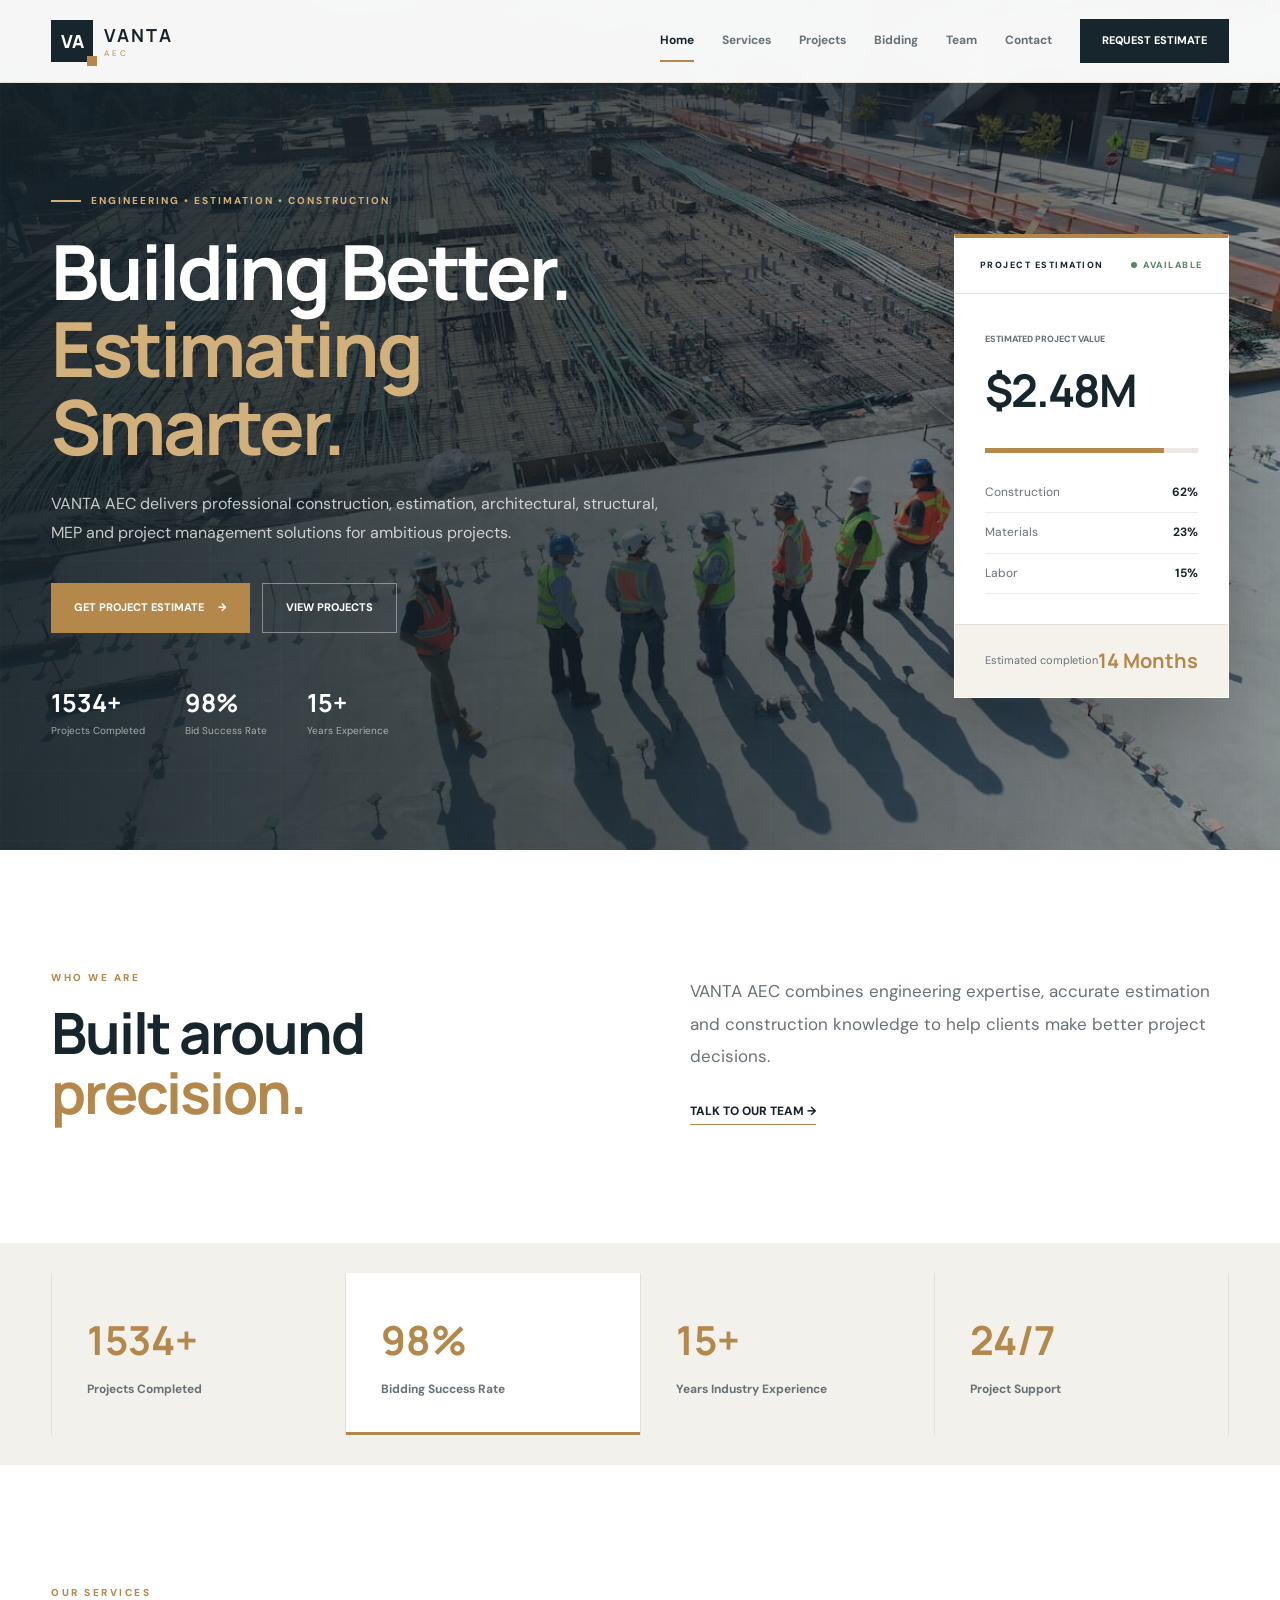
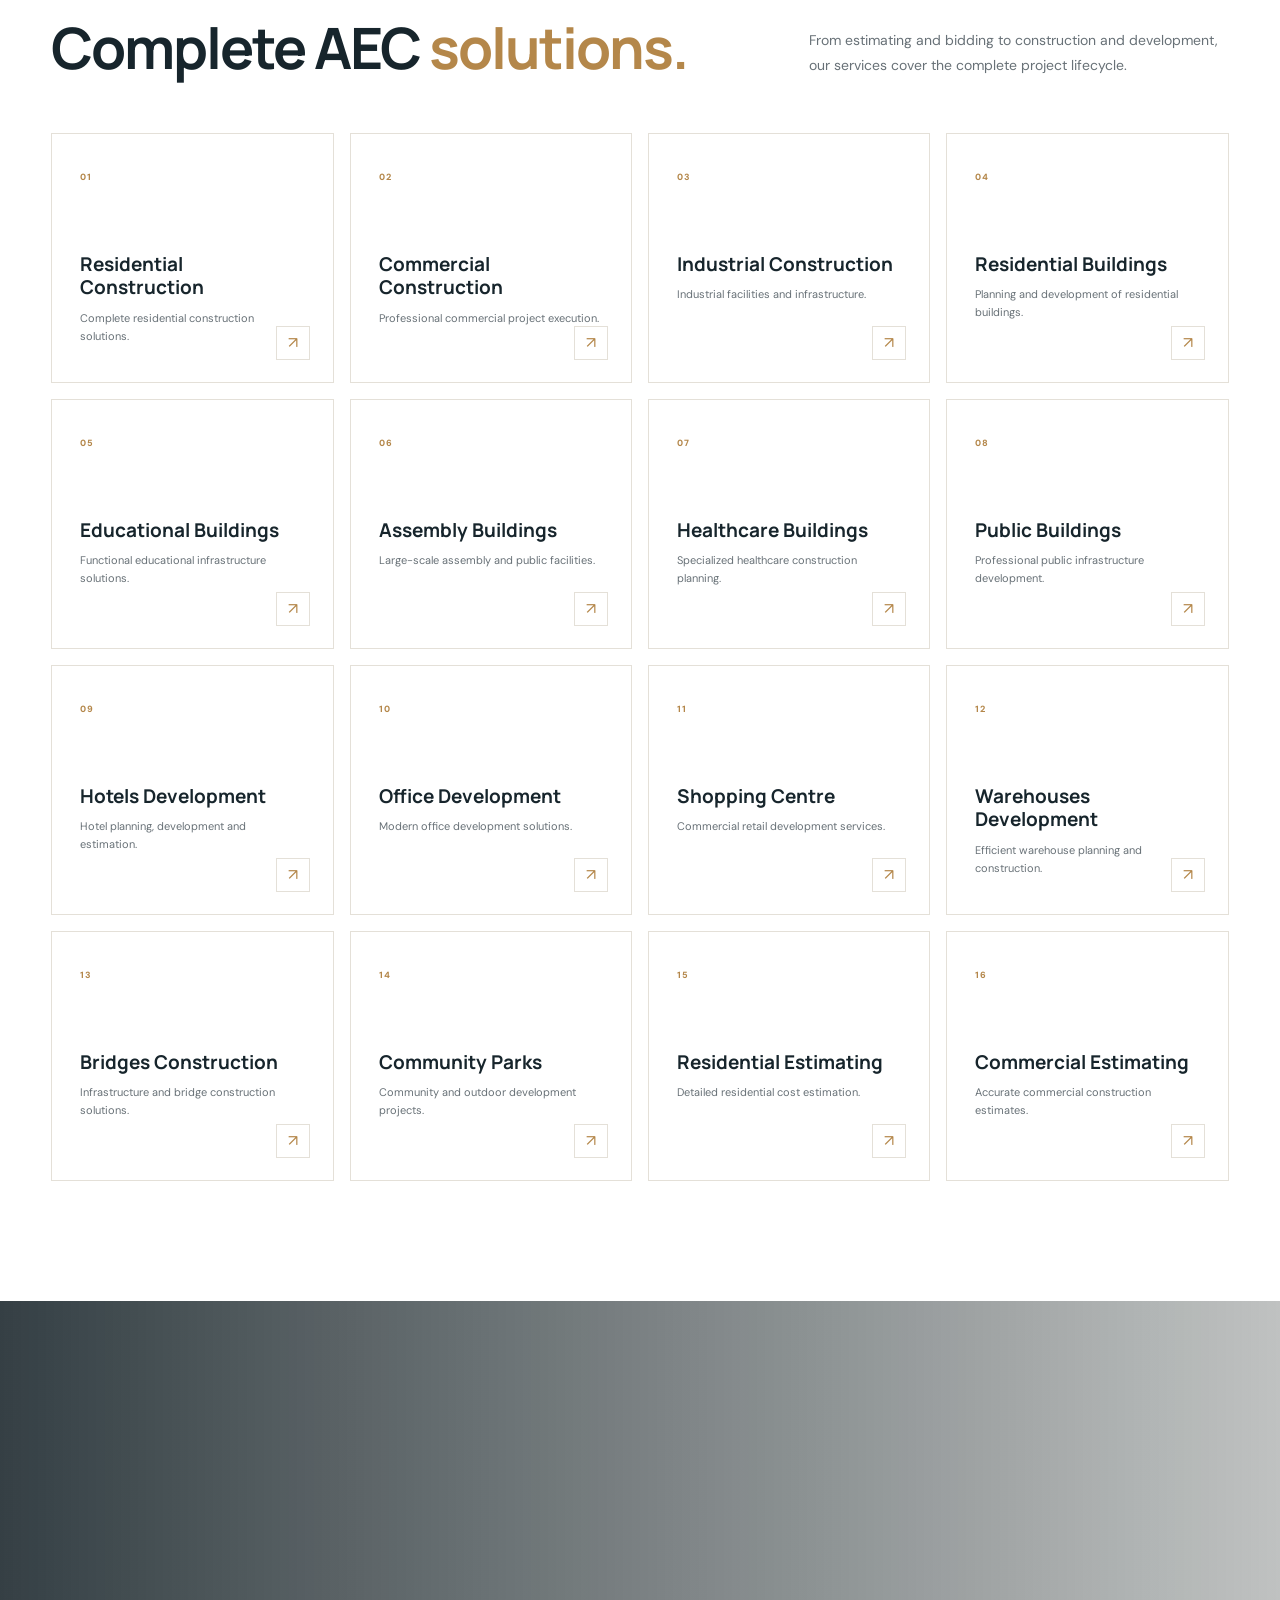
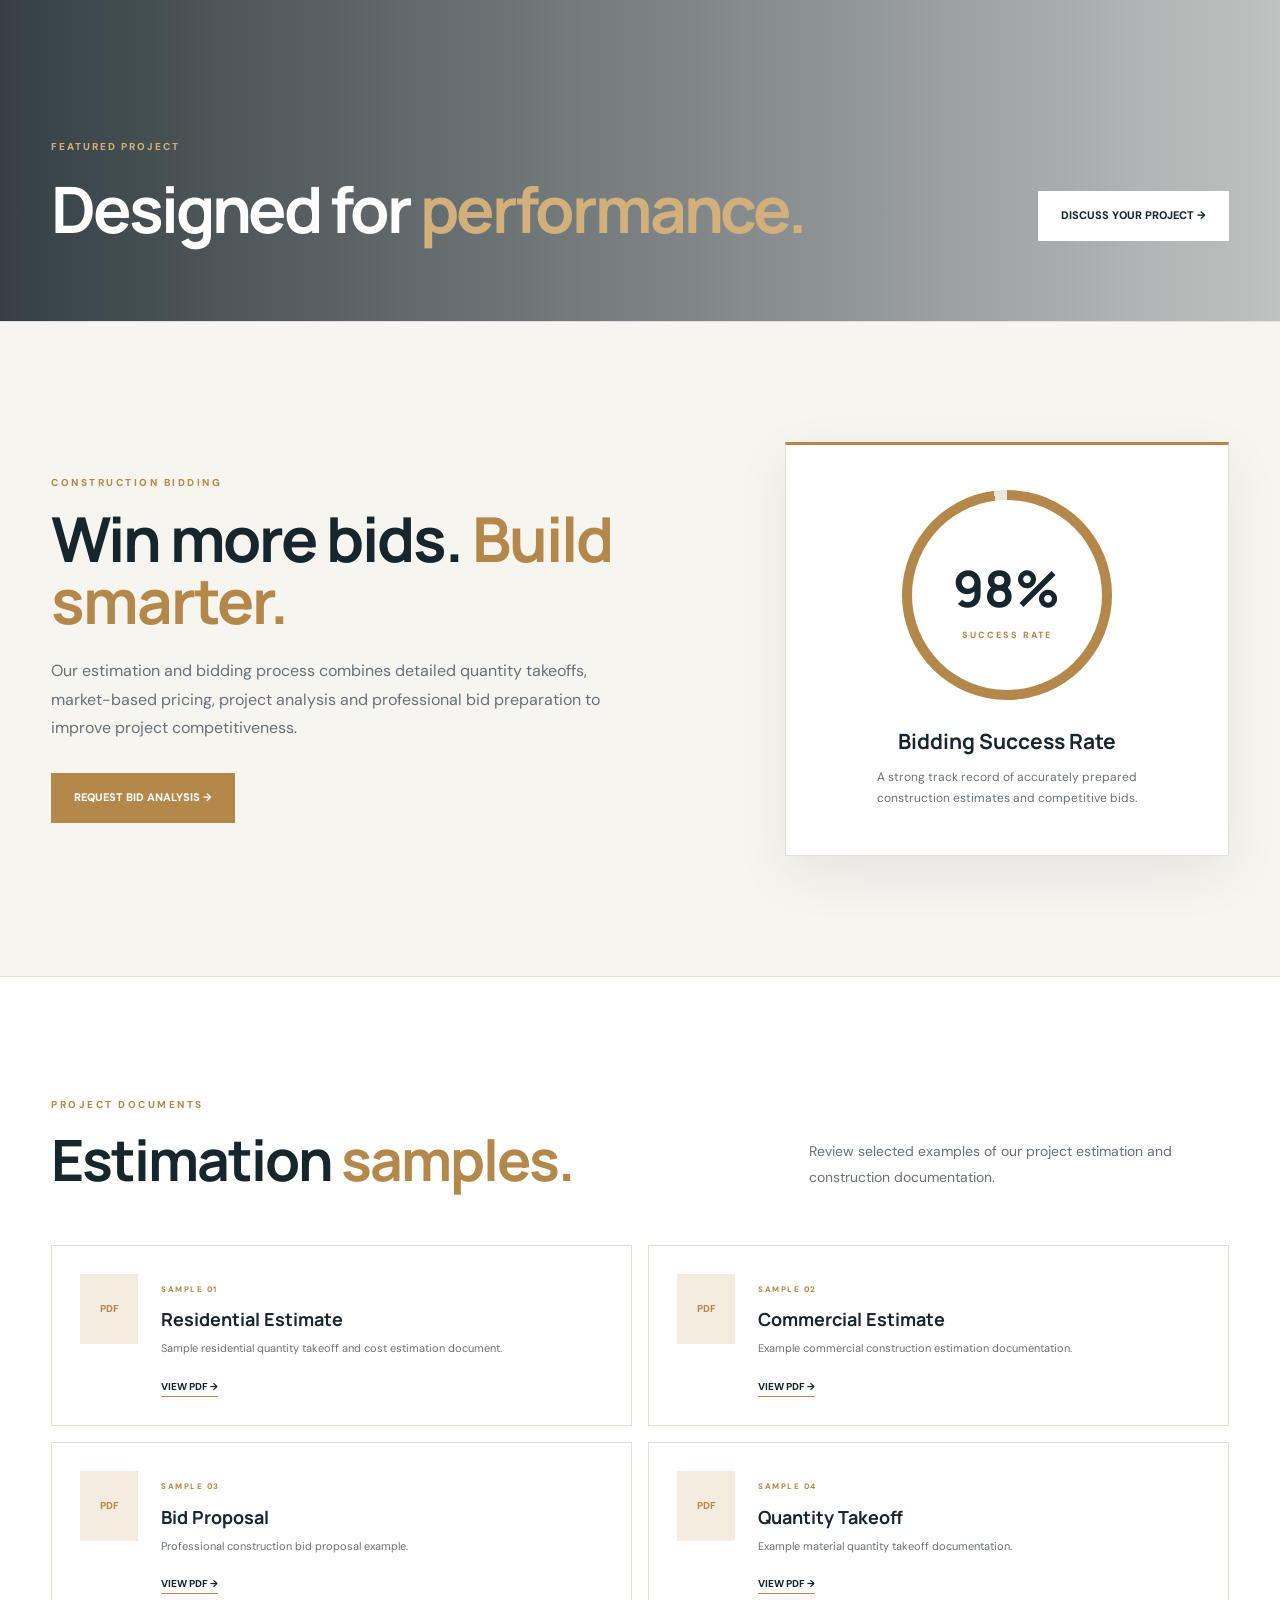
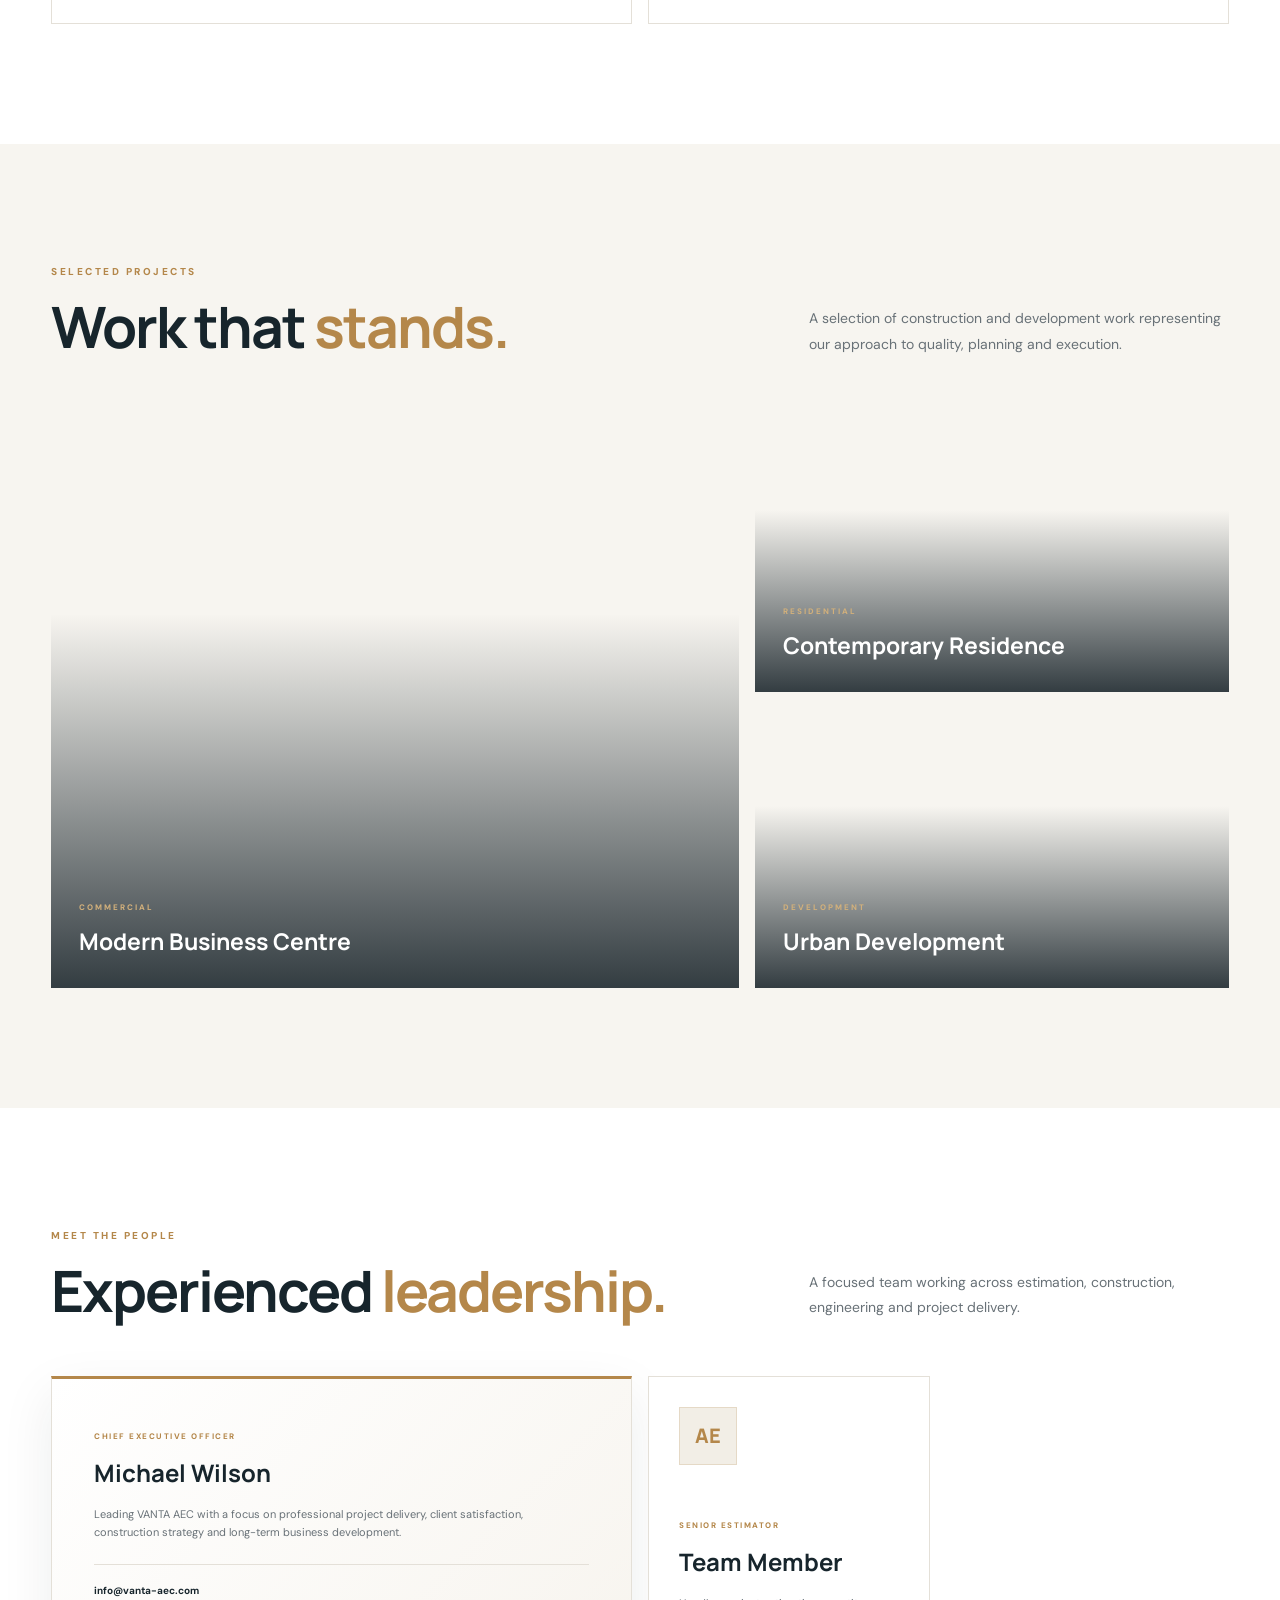
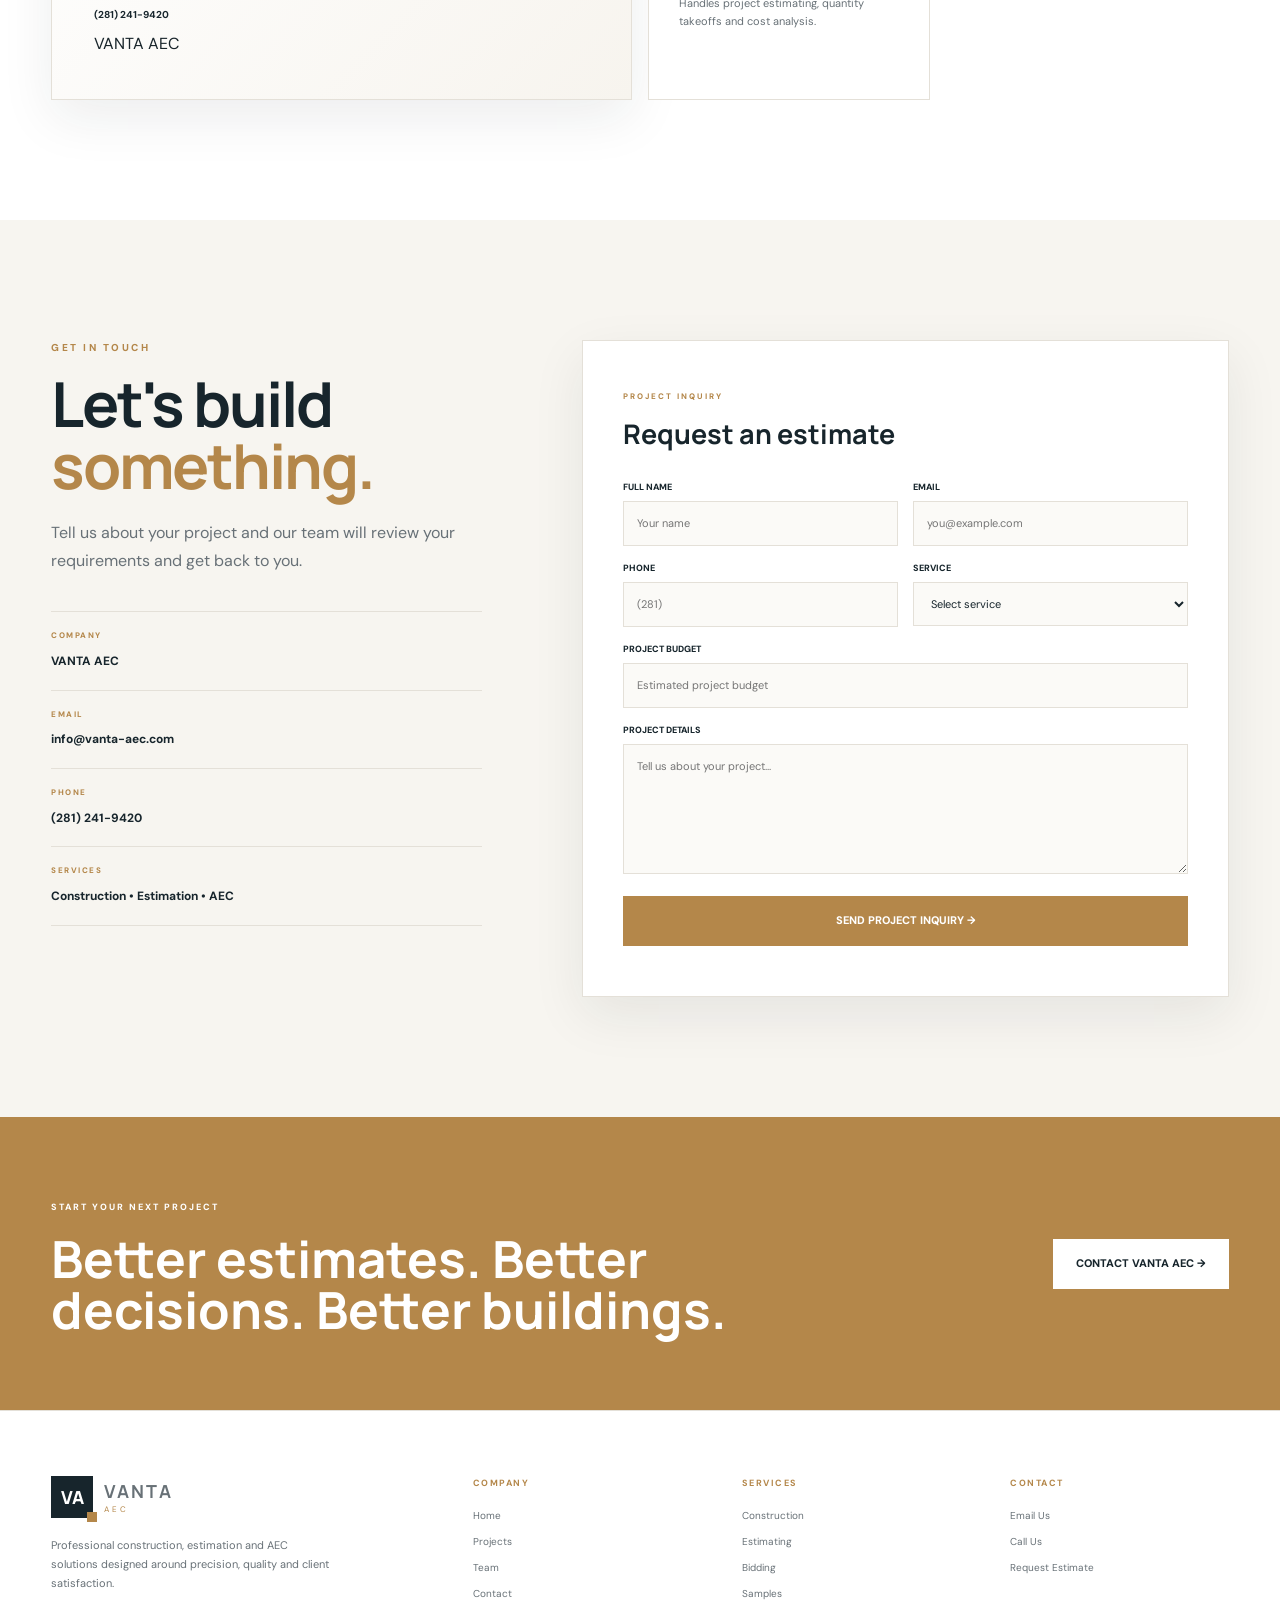
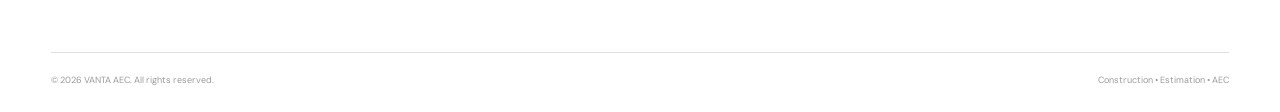
==== index.html @ e482813c "Contact Number Update" ====
<!DOCTYPE html>
<html lang="en">

<head>
    <meta charset="UTF-8">

    <meta name="viewport" content="width=device-width, initial-scale=1.0">

    <title>VANTA AEC | Construction, Estimation & AEC Services</title>
    <!-- Google tag (gtag.js) -->
<script async src="https://www.googletagmanager.com/gtag/js?id=G-F6CHMEECGR"></script>
<script>
  window.dataLayer = window.dataLayer || [];
  function gtag(){dataLayer.push(arguments);}
  gtag('js', new Date());

  gtag('config', 'G-F6CHMEECGR');
</script>

    <meta
        name="description"
        content="VANTA AEC provides professional construction, architectural, structural, MEP, estimation, project management and development services for residential, commercial and industrial projects."
    >

    <meta
        name="keywords"
        content="VANTA AEC, construction company, construction estimation, residential construction, commercial construction, industrial construction, architectural services, structural design, MEP services, project management, construction bidding"
    >

    <meta name="author" content="VANTA AEC">
    <meta name="robots" content="index, follow">
    <meta name="googlebot" content="index, follow">

    <link rel="canonical" href="https://yourdomain.com/">

    <link rel="preconnect" href="https://fonts.googleapis.com">
    <link rel="preconnect" href="https://fonts.gstatic.com" crossorigin>

    <link
        href="https://fonts.googleapis.com/css2?family=DM+Sans:wght@400;500;600;700&family=Manrope:wght@500;600;700;800&display=swap"
        rel="stylesheet"
    >

    <meta property="og:type" content="website">

    <meta
        property="og:title"
        content="VANTA AEC | Professional Construction & AEC Services"
    >

    <meta
        property="og:description"
        content="Professional construction, estimation, architectural, structural, MEP and project management services by VANTA AEC."
    >

    <meta
        property="og:image"
        content="https://yourdomain.com/assets/images/hero.webp"
    >

    <meta
        property="og:url"
        content="https://yourdomain.com/"
    >

    <meta property="og:site_name" content="VANTA AEC">

    <meta name="twitter:card" content="summary_large_image">

    <meta
        name="twitter:title"
        content="VANTA AEC | Construction & AEC Services"
    >

    <meta
        name="twitter:description"
        content="Professional construction, estimation, architectural, structural and MEP services."
    >

    <meta
        name="twitter:image"
        content="https://yourdomain.com/assets/images/hero.webp"
    >

    <link
        rel="preload"
        as="image"
        href="https://images.unsplash.com/photo-1541888946425-d81bb19240f5?auto=format&fit=crop&w=1200&q=60"
        fetchpriority="high"
    >

    <link rel="stylesheet" href="style.css">

    <script type="application/ld+json">
    {
        "@context": "https://schema.org",
        "@type": "Organization",
        "name": "VANTA AEC",
        "url": "https://yourdomain.com/",
        "logo": "https://yourdomain.com/assets/images/logo.webp",
        "description": "Professional construction, architectural, structural, MEP, estimation and project management services.",
        "email": "inshalmudassar715@gmail.com",
        "telephone": "+92XXXXXXXXXX",
        "sameAs": []
    }
    </script>
</head>

<body>

<!-- ================= HEADER ================= -->

<header class="header">

    <div class="container nav-container">

        <a href="#home" class="logo">

            <div class="logo-mark">
                VA
            </div>

            <div class="logo-text">
                <strong>VANTA</strong>
                <small>AEC</small>
            </div>

        </a>

        <nav class="nav" id="nav">

            <a href="#home" class="nav-link active">
                Home
            </a>

            <a href="#services" class="nav-link">
                Services
            </a>

            <a href="#projects" class="nav-link">
                Projects
            </a>

            <a href="#bidding" class="nav-link">
                Bidding
            </a>

            <a href="#team" class="nav-link">
                Team
            </a>

            <a href="#contact" class="nav-link">
                Contact
            </a>

            <a href="#contact" class="nav-button">
                REQUEST ESTIMATE
            </a>

        </nav>

        <button
            class="menu-button"
            id="menuButton"
            aria-label="Open navigation"
        >
            <span></span>
            <span></span>
            <span></span>
        </button>

    </div>

</header>


<!-- ================= HERO ================= -->

<section class="hero" id="home">

    <div class="hero-image"></div>

    <div class="hero-overlay"></div>

    <div class="hero-grid"></div>

    <div class="container hero-container">

        <div class="hero-content">

            <div class="eyebrow">
                <span></span>
                ENGINEERING • ESTIMATION • CONSTRUCTION
            </div>

            <h1>
                Building Better.
                <span>Estimating Smarter.</span>
            </h1>

            <p class="hero-description">
                VANTA AEC delivers professional construction,
                estimation, architectural, structural, MEP and
                project management solutions for ambitious projects.
            </p>

            <div class="hero-buttons">

                <a href="#contact" class="button button-primary">
                    GET PROJECT ESTIMATE
                    <span>→</span>
                </a>

                <a href="#projects" class="button button-outline">
                    VIEW PROJECTS
                </a>

            </div>

            <div class="hero-stats">

                <div>
                    <strong>1534+</strong>
                    <span>Projects Completed</span>
                </div>

                <div>
                    <strong>98%</strong>
                    <span>Bid Success Rate</span>
                </div>

                <div>
                    <strong>15+</strong>
                    <span>Years Experience</span>
                </div>

            </div>

        </div>


        <!-- ESTIMATION PANEL -->

        <div class="estimation-panel">

            <div class="panel-header">

                <span>PROJECT ESTIMATION</span>

                <span class="live">
                    <i></i>
                    AVAILABLE
                </span>

            </div>

            <div class="panel-body">

                <small>ESTIMATED PROJECT VALUE</small>

                <h2>$2.48M</h2>

                <div class="estimate-progress">
                    <span></span>
                </div>

                <div class="estimate-item">
                    <span>Construction</span>
                    <strong>62%</strong>
                </div>

                <div class="estimate-item">
                    <span>Materials</span>
                    <strong>23%</strong>
                </div>

                <div class="estimate-item">
                    <span>Labor</span>
                    <strong>15%</strong>
                </div>

            </div>

            <div class="panel-footer">

                <span>Estimated completion</span>

                <strong>14 Months</strong>

            </div>

        </div>

    </div>

</section>


<!-- ================= INTRO ================= -->

<section class="section intro">

    <div class="container intro-grid">

        <div>

            <div class="section-label">
                WHO WE ARE
            </div>

            <h2>
                Built around
                <span>precision.</span>
            </h2>

        </div>

        <div>

            <p>
                VANTA AEC combines engineering expertise,
                accurate estimation and construction knowledge
                to help clients make better project decisions.
            </p>

            <a href="#contact" class="text-link">
                TALK TO OUR TEAM →
            </a>

        </div>

    </div>

</section>


<!-- ================= STATS ================= -->

<section class="stats">

    <div class="container stats-grid">

        <div class="stat">

            <strong>1534+</strong>

            <span>
                Projects Completed
            </span>

        </div>

        <div class="stat highlight">

            <strong>98%</strong>

            <span>
                Bidding Success Rate
            </span>

        </div>

        <div class="stat">

            <strong>15+</strong>

            <span>
                Years Industry Experience
            </span>

        </div>

        <div class="stat">

            <strong>24/7</strong>

            <span>
                Project Support
            </span>

        </div>

    </div>

</section>


<!-- ================= SERVICES ================= -->

<section class="section services" id="services">

    <div class="container">

        <div class="section-heading">

            <div>

                <div class="section-label">
                    OUR SERVICES
                </div>

                <h2>
                    Complete AEC
                    <span>solutions.</span>
                </h2>

            </div>

            <p>
                From estimating and bidding to construction
                and development, our services cover the complete
                project lifecycle.
            </p>

        </div>


        <div class="services-grid">

            <article class="service-card">
                <span>01</span>
                <h3>Residential Construction</h3>
                <p>Complete residential construction solutions.</p>
                <b>↗</b>
            </article>

            <article class="service-card">
                <span>02</span>
                <h3>Commercial Construction</h3>
                <p>Professional commercial project execution.</p>
                <b>↗</b>
            </article>

            <article class="service-card">
                <span>03</span>
                <h3>Industrial Construction</h3>
                <p>Industrial facilities and infrastructure.</p>
                <b>↗</b>
            </article>

            <article class="service-card">
                <span>04</span>
                <h3>Residential Buildings</h3>
                <p>Planning and development of residential buildings.</p>
                <b>↗</b>
            </article>

            <article class="service-card">
                <span>05</span>
                <h3>Educational Buildings</h3>
                <p>Functional educational infrastructure solutions.</p>
                <b>↗</b>
            </article>

            <article class="service-card">
                <span>06</span>
                <h3>Assembly Buildings</h3>
                <p>Large-scale assembly and public facilities.</p>
                <b>↗</b>
            </article>

            <article class="service-card">
                <span>07</span>
                <h3>Healthcare Buildings</h3>
                <p>Specialized healthcare construction planning.</p>
                <b>↗</b>
            </article>

            <article class="service-card">
                <span>08</span>
                <h3>Public Buildings</h3>
                <p>Professional public infrastructure development.</p>
                <b>↗</b>
            </article>

            <article class="service-card">
                <span>09</span>
                <h3>Hotels Development</h3>
                <p>Hotel planning, development and estimation.</p>
                <b>↗</b>
            </article>

            <article class="service-card">
                <span>10</span>
                <h3>Office Development</h3>
                <p>Modern office development solutions.</p>
                <b>↗</b>
            </article>

            <article class="service-card">
                <span>11</span>
                <h3>Shopping Centre</h3>
                <p>Commercial retail development services.</p>
                <b>↗</b>
            </article>

            <article class="service-card">
                <span>12</span>
                <h3>Warehouses Development</h3>
                <p>Efficient warehouse planning and construction.</p>
                <b>↗</b>
            </article>

            <article class="service-card">
                <span>13</span>
                <h3>Bridges Construction</h3>
                <p>Infrastructure and bridge construction solutions.</p>
                <b>↗</b>
            </article>

            <article class="service-card">
                <span>14</span>
                <h3>Community Parks</h3>
                <p>Community and outdoor development projects.</p>
                <b>↗</b>
            </article>

            <article class="service-card">
                <span>15</span>
                <h3>Residential Estimating</h3>
                <p>Detailed residential cost estimation.</p>
                <b>↗</b>
            </article>

            <article class="service-card">
                <span>16</span>
                <h3>Commercial Estimating</h3>
                <p>Accurate commercial construction estimates.</p>
                <b>↗</b>
            </article>

        </div>

    </div>

</section>


<!-- ================= FEATURE PROJECT ================= -->

<section class="feature-project">

    <div class="feature-image"></div>

    <div class="feature-overlay"></div>

    <div class="container feature-content">

        <div>

            <span>
                FEATURED PROJECT
            </span>

            <h2>
                Designed for
                <strong>performance.</strong>
            </h2>

        </div>

        <a href="#contact" class="button button-light">
            DISCUSS YOUR PROJECT →
        </a>

    </div>

</section>


<!-- ================= BIDDING ================= -->

<section class="section bidding" id="bidding">

    <div class="container bidding-grid">

        <div>

            <div class="section-label">
                CONSTRUCTION BIDDING
            </div>

            <h2>
                Win more bids.
                <span>Build smarter.</span>
            </h2>

            <p>
                Our estimation and bidding process combines
                detailed quantity takeoffs, market-based pricing,
                project analysis and professional bid preparation
                to improve project competitiveness.
            </p>

            <a href="#contact" class="button button-primary">
                REQUEST BID ANALYSIS →
            </a>

        </div>


        <div class="rate-box">

            <div class="rate-ring">

                <div>

                    <strong>98%</strong>

                    <span>
                        SUCCESS RATE
                    </span>

                </div>

            </div>

            <h3>
                Bidding Success Rate
            </h3>

            <p>
                A strong track record of accurately prepared
                construction estimates and competitive bids.
            </p>

        </div>

    </div>

</section>


<!-- ================= PDF SAMPLES ================= -->

<section class="section samples" id="samples">

    <div class="container">

        <div class="section-heading">

            <div>

                <div class="section-label">
                    PROJECT DOCUMENTS
                </div>

                <h2>
                    Estimation
                    <span>samples.</span>
                </h2>

            </div>

            <p>
                Review selected examples of our project
                estimation and construction documentation.
            </p>

        </div>


        <div class="samples-grid">

            <article class="sample-card">

                <div class="pdf-icon">
                    PDF
                </div>

                <div>

                    <small>
                        SAMPLE 01
                    </small>

                    <h3>
                        Residential Estimate
                    </h3>

                    <p>
                        Sample residential quantity takeoff
                        and cost estimation document.
                    </p>

                    <a href="assets/pdfs/residential-estimate.pdf" target="_blank">
                        VIEW PDF →
                    </a>

                </div>

            </article>


            <article class="sample-card">

                <div class="pdf-icon">
                    PDF
                </div>

                <div>

                    <small>
                        SAMPLE 02
                    </small>

                    <h3>
                        Commercial Estimate
                    </h3>

                    <p>
                        Example commercial construction
                        estimation documentation.
                    </p>

                    <a href="assets/pdfs/commercial-estimate.pdf" target="_blank">
                        VIEW PDF →
                    </a>

                </div>

            </article>


            <article class="sample-card">

                <div class="pdf-icon">
                    PDF
                </div>

                <div>

                    <small>
                        SAMPLE 03
                    </small>

                    <h3>
                        Bid Proposal
                    </h3>

                    <p>
                        Professional construction bid proposal
                        example.
                    </p>

                    <a href="assets/pdfs/bid-proposal.pdf" target="_blank">
                        VIEW PDF →
                    </a>

                </div>

            </article>


            <article class="sample-card">

                <div class="pdf-icon">
                    PDF
                </div>

                <div>

                    <small>
                        SAMPLE 04
                    </small>

                    <h3>
                        Quantity Takeoff
                    </h3>

                    <p>
                        Example material quantity takeoff
                        documentation.
                    </p>

                    <a href="assets/pdfs/quantity-takeoff.pdf" target="_blank">
                        VIEW PDF →
                    </a>

                </div>

            </article>

        </div>

    </div>

</section>


<!-- ================= PROJECTS ================= -->

<section class="section projects" id="projects">

    <div class="container">

        <div class="section-heading">

            <div>

                <div class="section-label">
                    SELECTED PROJECTS
                </div>

                <h2>
                    Work that
                    <span>stands.</span>
                </h2>

            </div>

            <p>
                A selection of construction and development
                work representing our approach to quality,
                planning and execution.
            </p>

        </div>


        <div class="project-grid">

            <article class="project project-one">

                <div class="project-info">

                    <small>
                        COMMERCIAL
                    </small>

                    <h3>
                        Modern Business Centre
                    </h3>

                </div>

            </article>


            <article class="project project-two">

                <div class="project-info">

                    <small>
                        RESIDENTIAL
                    </small>

                    <h3>
                        Contemporary Residence
                    </h3>

                </div>

            </article>


            <article class="project project-three">

                <div class="project-info">

                    <small>
                        DEVELOPMENT
                    </small>

                    <h3>
                        Urban Development
                    </h3>

                </div>

            </article>

        </div>

    </div>

</section>


<!-- ================= TEAM ================= -->

<section class="section team" id="team">

    <div class="container">

        <div class="section-heading">

            <div>

                <div class="section-label">
                    MEET THE PEOPLE
                </div>

                <h2>
                    Experienced
                    <span>leadership.</span>
                </h2>

            </div>

            <p>
                A focused team working across estimation,
                construction, engineering and project delivery.
            </p>

        </div>


        <div class="team-grid">


            <!-- CEO -->

            <article class="ceo-card">

                <div class="ceo-info">

                    <small>
                        CHIEF EXECUTIVE OFFICER
                    </small>

                    <h3>
                        Michael Wilson
                    </h3>

                    <p>
                        Leading VANTA AEC with a focus on
                        professional project delivery, client
                        satisfaction, construction strategy and
                        long-term business development.
                    </p>

                    <div class="ceo-contact">

                        <a href="mailto:info@vanta-aec.com.com">
                            info@vanta-aec.com
                        </a>

                        <a href="tel:+(281)2419420">
                            (281) 241-9420
                        </a>

                        <span>
                            VANTA AEC
                        </span>

                    </div>

                </div>

            </article>


            <!-- TEAM MEMBER -->

            <article class="person-card">

                <div class="avatar">
                    AE
                </div>

                <small>
                    SENIOR ESTIMATOR
                </small>

                <h3>
                    Team Member
                </h3>

                <p>
                    Handles project estimating,
                    quantity takeoffs and cost analysis.
                </p>

            </article>


            <!-- TEAM MEMBER -->

            <!-- <article class="person-card">

                <div class="avatar">
                    PE
                </div>

                <small>
                    PROJECT ENGINEER
                </small>

                <h3>
                    Team Member
                </h3>

                <p>
                    Supports project planning,
                    engineering and execution.
                </p>

            </article> -->


            <!-- TEAM MEMBER -->

            <!-- <article class="person-card">

                <div class="avatar">
                    PM
                </div>

                <small>
                    PROJECT MANAGER
                </small>

                <h3>
                    Team Member
                </h3>

                <p>
                    Coordinates project schedules,
                    teams and delivery requirements.
                </p>

            </article> -->

        </div>

    </div>

</section>


<!-- ================= CONTACT ================= -->

<section class="section contact" id="contact">

    <div class="container contact-grid">


        <div class="contact-info">

            <div class="section-label">
                GET IN TOUCH
            </div>

            <h2>
                Let's build
                <span>something.</span>
            </h2>

            <p>
                Tell us about your project and our team
                will review your requirements and get
                back to you.
            </p>


            <div class="company-details">

                <div>

                    <small>
                        COMPANY
                    </small>

                    <span>
                        VANTA AEC
                    </span>

                </div>


                <div>

                    <small>
                        EMAIL
                    </small>

                    <a href="mailto:info@vanta-aec.com">
                        info@vanta-aec.com
                    </a>

                </div>


                <div>

                    <small>
                        PHONE
                    </small>

                    <a href="tel:+(281)2419420">
                        (281) 241-9420
                    </a>

                </div>


                <div>

                    <small>
                        SERVICES
                    </small>

                    <span>
                        Construction • Estimation • AEC
                    </span>

                </div>

            </div>

        </div>


        <!-- FORM -->

        <div class="form-box">

            <div class="form-title">

                <small>
                    PROJECT INQUIRY
                </small>

                <h3>
                    Request an estimate
                </h3>

            </div>


            <form
                id="inquiryForm"
                action="https://formsubmit.co/info@vanta-aec.com"
                method="POST"
            >

                <input
                    type="hidden"
                    name="_subject"
                    value="New VANTA AEC Website Inquiry"
                >

                <input
                    type="hidden"
                    name="_captcha"
                    value="false"
                >

                <input
                    type="hidden"
                    name="_template"
                    value="table"
                >

                <input
                    type="hidden"
                    name="_next"
                    value="https://yourdomain.com/#contact"
                >


                <div class="form-row">

                    <div>

                        <label for="name">
                            FULL NAME
                        </label>

                        <input
                            type="text"
                            id="name"
                            name="name"
                            placeholder="Your name"
                            required
                        >

                    </div>


                    <div>

                        <label for="email">
                            EMAIL
                        </label>

                        <input
                            type="email"
                            id="email"
                            name="email"
                            placeholder="you@example.com"
                            required
                        >

                    </div>

                </div>


                <div class="form-row">

                    <div>

                        <label for="phone">
                            PHONE
                        </label>

                        <input
                            type="tel"
                            id="phone"
                            name="phone"
                            placeholder="(281)"
                        >

                    </div>


                    <div>

                        <label for="service">
                            SERVICE
                        </label>

                        <select
                            id="service"
                            name="service"
                            required
                        >

                            <option value="">
                                Select service
                            </option>

                            <option>
                                Residential Construction
                            </option>

                            <option>
                                Commercial Construction
                            </option>

                            <option>
                                Industrial Construction
                            </option>

                            <option>
                                Residential Estimating
                            </option>

                            <option>
                                Commercial Estimating
                            </option>

                            <option>
                                Construction Bidding
                            </option>

                            <option>
                                Other
                            </option>

                        </select>

                    </div>

                </div>


                <div>

                    <label for="budget">
                        PROJECT BUDGET
                    </label>

                    <input
                        type="text"
                        id="budget"
                        name="budget"
                        placeholder="Estimated project budget"
                    >

                </div>


                <div>

                    <label for="message">
                        PROJECT DETAILS
                    </label>

                    <textarea
                        id="message"
                        name="message"
                        placeholder="Tell us about your project..."
                        required
                    ></textarea>

                </div>


                <button
                    type="submit"
                    class="button button-primary submit-button"
                >
                    SEND PROJECT INQUIRY →
                </button>

                <p id="formMessage"></p>

            </form>

        </div>

    </div>

</section>


<!-- ================= CTA ================= -->

<section class="final-cta">

    <div class="container final-cta-inner">

        <div>

            <small>
                START YOUR NEXT PROJECT
            </small>

            <h2>
                Better estimates.
                Better decisions.
                Better buildings.
            </h2>

        </div>

        <a href="#contact" class="button button-light">
            CONTACT VANTA AEC →
        </a>

    </div>

</section>


<!-- ================= FOOTER ================= -->

<footer class="footer">

    <div class="container footer-grid">


        <div>

            <a href="#home" class="logo">

                <div class="logo-mark">
                    VA
                </div>

                <div class="logo-text">

                    <strong>VANTA</strong>

                    <small>AEC</small>

                </div>

            </a>

            <p class="footer-description">
                Professional construction, estimation and
                AEC solutions designed around precision,
                quality and client satisfaction.
            </p>

        </div>


        <div>

            <h4>
                COMPANY
            </h4>

            <a href="#home">
                Home
            </a>

            <a href="#projects">
                Projects
            </a>

            <a href="#team">
                Team
            </a>

            <a href="#contact">
                Contact
            </a>

        </div>


        <div>

            <h4>
                SERVICES
            </h4>

            <a href="#services">
                Construction
            </a>

            <a href="#services">
                Estimating
            </a>

            <a href="#bidding">
                Bidding
            </a>

            <a href="#samples">
                Samples
            </a>

        </div>


        <div>

            <h4>
                CONTACT
            </h4>

            <a href="mailto:info@vanta-aec.com">
                Email Us
            </a>

            <a href="tel:+(281)2419420">
                Call Us
            </a>

            <a href="#contact">
                Request Estimate
            </a>

        </div>

    </div>


    <div class="container copyright">

        <span>
            © 2026 VANTA AEC. All rights reserved.
        </span>

        <span>
            Construction • Estimation • AEC
        </span>

    </div>

</footer>


<script src="script.js"></script>

</body>

</html>
---- style.css ----
:root {
    --primary: #17252c;
    --primary-soft: #26363d;

    --accent: #b4874a;
    --accent-light: #d2b07b;

    --background: #faf9f6;
    --surface: #ffffff;
    --surface-soft: #f3f1ec;

    --text: #18242a;
    --text-soft: #687177;

    --border: #e4e0d8;

    --shadow:
        0 18px 50px rgba(25, 35, 40, 0.08);

    --container: 1180px;
}


/* ================================
   RESET
================================ */

* {
    margin: 0;
    padding: 0;
    box-sizing: border-box;
}

html {
    scroll-behavior: smooth;
}

body {
    font-family: "DM Sans", sans-serif;
    background: var(--background);
    color: var(--text);
    line-height: 1.6;
}

body,
button,
input,
textarea,
select {
    -webkit-font-smoothing: antialiased;
}

a {
    text-decoration: none;
    color: inherit;
}

button,
input,
textarea,
select {
    font: inherit;
}

img {
    max-width: 100%;
    display: block;
}

.container {
    width: min(92%, var(--container));
    margin: auto;
}


/* ================================
   HEADER
================================ */

.header {
    position: fixed;
    top: 0;
    left: 0;

    width: 100%;
    z-index: 1000;

    background: rgba(255, 255, 255, 0.96);

    backdrop-filter: blur(16px);

    border-bottom: 1px solid var(--border);

    transition: .3s ease;
}

.nav-container {
    height: 82px;

    display: flex;
    align-items: center;
    justify-content: space-between;
}


/* ================================
   LOGO
================================ */

.logo {
    display: flex;
    align-items: center;
    gap: 11px;
}

.logo-mark {
    width: 42px;
    height: 42px;

    display: grid;
    place-items: center;

    background: var(--primary);

    color: #fff;

    font-family: "Manrope", sans-serif;
    font-size: 18px;
    font-weight: 800;

    position: relative;
}

.logo-mark::after {
    content: "";

    position: absolute;

    right: -4px;
    bottom: -4px;

    width: 10px;
    height: 10px;

    background: var(--accent);
}

.logo-text {
    display: flex;
    flex-direction: column;

    line-height: 1;
}

.logo-text strong {
    font-family: "Manrope", sans-serif;

    font-size: 18px;

    letter-spacing: 2px;
}

.logo-text small {
    margin-top: 5px;

    font-size: 8px;

    letter-spacing: 3px;

    color: var(--accent);
}


/* ================================
   NAVIGATION
================================ */

.nav {
    display: flex;
    align-items: center;

    gap: 28px;
}

.nav-link {
    position: relative;

    font-size: 12px;
    font-weight: 700;

    color: #687177;

    padding: 6px 0;
}

.nav-link::after {
    content: "";

    position: absolute;

    left: 0;
    bottom: -5px;

    width: 0;
    height: 2px;

    background: var(--accent);

    transition: .3s;
}

.nav-link:hover,
.nav-link.active {
    color: var(--primary);
}

.nav-link:hover::after,
.nav-link.active::after {
    width: 100%;
}

.nav-button {
    padding: 13px 22px;

    background: var(--primary);

    color: #fff;

    font-size: 11px;
    font-weight: 800;

    transition: .3s;
}

.nav-button:hover {
    background: var(--accent);
}


/* ================================
   MOBILE MENU
================================ */

.menu-button {
    display: none;

    width: 35px;

    border: 0;

    background: transparent;

    cursor: pointer;
}

.menu-button span {
    display: block;

    height: 2px;

    margin: 6px 0;

    background: var(--primary);

    transition: .3s;
}


/* ================================
   HERO
================================ */

.hero {
    position: relative;

    min-height: 850px;

    padding-top: 82px;

    display: flex;
    align-items: center;

    overflow: hidden;

    color: #fff;
}

.hero-image {
    position: absolute;
    inset: 0;

    background-image:
        url("/assets/images/hero.webp");

    background-size: cover;
    background-position: center;

    transform: translateZ(0);
}

.hero-overlay {
    position: absolute;
    inset: 0;

    background:
        linear-gradient(
            90deg,
            rgba(20, 32, 38, .91),
            rgba(20, 32, 38, .72) 50%,
            rgba(20, 32, 38, .30)
        );
}

.hero-grid {
    position: absolute;
    inset: 0;

    opacity: .08;

    background-image:
        linear-gradient(
            rgba(255,255,255,.2) 1px,
            transparent 1px
        ),
        linear-gradient(
            90deg,
            rgba(255,255,255,.2) 1px,
            transparent 1px
        );

    background-size: 70px 70px;
}

.hero-container {
    position: relative;
    z-index: 2;

    display: grid;

    grid-template-columns:
        1.1fr .7fr;

    gap: 90px;

    align-items: center;
}

.eyebrow {
    display: flex;
    align-items: center;

    gap: 10px;

    margin-bottom: 24px;

    color: var(--accent-light);

    font-size: 10px;

    font-weight: 800;

    letter-spacing: 2px;
}

.eyebrow span {
    width: 30px;
    height: 2px;

    background: var(--accent-light);
}

.hero h1 {
    max-width: 720px;

    font-family: "Manrope", sans-serif;

    font-size: clamp(48px, 6vw, 76px);

    line-height: 1.02;

    letter-spacing: -3px;

    margin-bottom: 25px;
}

.hero h1 span {
    color: var(--accent-light);
}

.hero-description {
    max-width: 620px;

    margin-bottom: 35px;

    color: rgba(255,255,255,.75);

    font-size: 16px;

    line-height: 1.8;
}


/* ================================
   BUTTONS
================================ */

.button {
    min-height: 50px;

    padding: 0 23px;

    display: inline-flex;
    align-items: center;
    justify-content: center;

    gap: 14px;

    font-size: 11px;

    font-weight: 800;

    transition: .3s;

    cursor: pointer;
}

.button-primary {
    background: var(--accent);

    color: #fff;
}

.button-primary:hover {
    background: #9c733c;

    transform: translateY(-2px);
}

.button-outline {
    border: 1px solid rgba(255,255,255,.4);

    color: #fff;
}

.button-outline:hover {
    background: #fff;

    color: var(--primary);
}

.button-light {
    background: #fff;

    color: var(--primary);
}

.button-light:hover {
    background: var(--primary);

    color: #fff;
}


/* ================================
   HERO BUTTONS
================================ */

.hero-buttons {
    display: flex;

    gap: 12px;

    margin-bottom: 50px;
}


/* ================================
   HERO STATS
================================ */

.hero-stats {
    display: flex;

    gap: 40px;
}

.hero-stats div {
    display: flex;
    flex-direction: column;
}

.hero-stats strong {
    font-family: "Manrope", sans-serif;

    font-size: 25px;

    color: #fff;
}

.hero-stats span {
    color: rgba(255,255,255,.58);

    font-size: 10px;
}


/* ================================
   ESTIMATION CARD
================================ */

.estimation-panel {
    max-width: 390px;

    margin-left: auto;

    overflow: hidden;

    background: #fff;

    color: var(--primary);

    border: 1px solid rgba(255,255,255,.35);

    border-top: 4px solid var(--accent);

    box-shadow:
        0 30px 80px rgba(0,0,0,.22);
}

.panel-header {
    display: flex;
    justify-content: space-between;

    padding: 20px 25px;

    border-bottom: 1px solid var(--border);

    font-size: 9px;

    font-weight: 800;

    letter-spacing: 1.5px;
}

.live {
    display: flex;
    align-items: center;

    gap: 6px;

    color: #558565;
}

.live i {
    width: 6px;
    height: 6px;

    border-radius: 50%;

    background: #558565;
}

.panel-body {
    padding: 30px;
}

.panel-body small {
    color: var(--text-soft);

    font-size: 9px;

    font-weight: 800;
}

.panel-body h2 {
    margin: 5px 0 22px;

    font-family: "Manrope", sans-serif;

    font-size: 45px;

    letter-spacing: -2px;
}

.estimate-progress {
    height: 5px;

    margin-bottom: 20px;

    background: #ebe8e1;
}

.estimate-progress span {
    display: block;

    width: 84%;
    height: 100%;

    background: var(--accent);
}

.estimate-item {
    display: flex;
    justify-content: space-between;

    padding: 10px 0;

    border-bottom: 1px solid #efede8;

    font-size: 12px;
}

.estimate-item span {
    color: var(--text-soft);
}

.panel-footer {
    display: flex;
    justify-content: space-between;
    align-items: center;

    padding: 20px 30px;

    background: #f5f2ec;

    border-top: 1px solid var(--border);
}

.panel-footer span {
    font-size: 11px;

    color: var(--text-soft);
}

.panel-footer strong {
    font-family: "Manrope", sans-serif;

    font-size: 20px;

    color: var(--accent);
}


/* ================================
   SECTIONS
================================ */

.section {
    padding: 120px 0;
}

.section-label {
    margin-bottom: 17px;

    color: var(--accent);

    font-size: 10px;

    font-weight: 800;

    letter-spacing: 2.5px;
}

.section-heading {
    display: flex;

    justify-content: space-between;

    align-items: end;

    gap: 60px;

    margin-bottom: 55px;
}

.section-heading h2,
.intro h2 {
    font-family: "Manrope", sans-serif;

    font-size: clamp(38px,5vw,57px);

    line-height: 1.05;

    letter-spacing: -2px;

    color: var(--primary);
}

.section-heading h2 span,
.intro h2 span {
    color: var(--accent);
}

.section-heading > p {
    max-width: 420px;

    color: var(--text-soft);

    font-size: 14px;

    line-height: 1.8;
}


/* ================================
   INTRO
================================ */

.intro {
    background: #fff;
}

.intro-grid {
    display: grid;

    grid-template-columns: 1fr 1fr;

    gap: 100px;

    align-items: end;
}

.intro-grid p {
    margin-bottom: 25px;

    color: var(--text-soft);

    font-size: 17px;

    line-height: 1.9;
}

.text-link {
    padding-bottom: 5px;

    border-bottom: 1px solid var(--accent);

    font-size: 12px;

    font-weight: 800;
}


/* ================================
   STATS
================================ */

.stats {
    padding: 30px 0;

    background: #f3f1ec;
}

.stats-grid {
    display: grid;

    grid-template-columns: repeat(4,1fr);

    border-left: 1px solid var(--border);
}

.stat {
    padding: 35px;

    background: transparent;

    border-right: 1px solid var(--border);
}

.stat strong {
    display: block;

    margin-bottom: 3px;

    font-family: "Manrope", sans-serif;

    font-size: 40px;

    color: var(--accent);
}

.stat span {
    font-size: 12px;

    font-weight: 700;

    color: var(--text-soft);
}

.stat.highlight {
    background: #fff;

    box-shadow:
        inset 0 -3px 0 var(--accent);
}


/* ================================
   SERVICES
================================ */

.services {
    background: #fff;
}

.services-grid {
    display: grid;

    grid-template-columns: repeat(4,1fr);

    gap: 16px;
}

.service-card {
    min-height: 250px;

    padding: 28px;

    position: relative;

    overflow: hidden;

    background: #fff;

    border: 1px solid var(--border);

    transition: .3s;
}

.service-card:hover {
    transform: translateY(-5px);

    border-color: #d4c2a7;

    box-shadow: var(--shadow);
}

.service-card::before {
    content: "";

    position: absolute;

    left: 0;
    bottom: 0;

    width: 100%;
    height: 3px;

    background: var(--accent);

    transform: scaleX(0);

    transform-origin: left;

    transition: .3s;
}

.service-card:hover::before {
    transform: scaleX(1);
}

.service-card > span {
    color: var(--accent);

    font-size: 9px;

    font-weight: 800;

    letter-spacing: 1px;
}

.service-card h3 {
    margin-top: 65px;

    max-width: 220px;

    font-family: "Manrope", sans-serif;

    font-size: 19px;

    line-height: 1.25;

    color: var(--primary);
}

.service-card p {
    margin-top: 10px;

    color: var(--text-soft);

    font-size: 11px;

    line-height: 1.6;
}

.service-card b {
    position: absolute;

    right: 23px;
    bottom: 22px;

    width: 34px;
    height: 34px;

    display: grid;
    place-items: center;

    border: 1px solid var(--border);

    font-weight: 400;

    color: var(--accent);
}


/* ================================
   FEATURE IMAGE
================================ */

.feature-project {
    height: 620px;

    position: relative;

    overflow: hidden;

    color: #fff;
}

.feature-image {
    position: absolute;
    inset: 0;

    background-image:
        url("https://images.unsplash.com/photo-1503387762-592deb58ef4e?auto=format&fit=crop&w=1000&q=60");

    background-size: cover;
    background-position: center;

    transform: translateZ(0);
}

.feature-overlay {
    position: absolute;
    inset: 0;

    background:
        linear-gradient(
            90deg,
            rgba(18,31,37,.85),
            rgba(18,31,37,.25)
        );
}

.feature-content {
    position: relative;

    z-index: 2;

    height: 100%;

    display: flex;

    align-items: end;

    justify-content: space-between;

    padding-bottom: 80px;
}

.feature-content span {
    color: var(--accent-light);

    font-size: 10px;

    font-weight: 800;

    letter-spacing: 2px;
}

.feature-content h2 {
    margin-top: 20px;

    font-family: "Manrope", sans-serif;

    font-size: clamp(40px,5vw,68px);

    line-height: 1;

    letter-spacing: -3px;
}

.feature-content strong {
    color: var(--accent-light);
}


/* ================================
   BIDDING
================================ */

.bidding {
    background: #f7f5f0;

    border-top: 1px solid var(--border);
    border-bottom: 1px solid var(--border);
}

.bidding-grid {
    display: grid;

    grid-template-columns: 1fr .7fr;

    gap: 100px;

    align-items: center;
}

.bidding h2 {
    margin-bottom: 25px;

    font-family: "Manrope", sans-serif;

    font-size: clamp(42px,5vw,62px);

    line-height: 1;

    letter-spacing: -2px;

    color: var(--primary);
}

.bidding h2 span {
    color: var(--accent);
}

.bidding p {
    max-width: 550px;

    margin-bottom: 30px;

    color: var(--text-soft);

    line-height: 1.8;
}


/* ================================
   BIDDING RATE
================================ */

.rate-box {
    padding: 45px;

    text-align: center;

    background: #fff;

    border: 1px solid var(--border);

    box-shadow: var(--shadow);

    border-top: 3px solid var(--accent);
}

.rate-ring {
    width: 210px;
    height: 210px;

    margin: auto auto 25px;

    border-radius: 50%;

    display: grid;
    place-items: center;

    background:
        conic-gradient(
            var(--accent) 98%,
            #ebe7df 98%
        );

    position: relative;
}

.rate-ring::before {
    content: "";

    position: absolute;

    inset: 10px;

    border-radius: 50%;

    background: #fff;
}

.rate-ring div {
    position: relative;

    z-index: 2;

    display: flex;
    flex-direction: column;
}

.rate-ring strong {
    font-family: "Manrope", sans-serif;

    font-size: 50px;

    color: var(--primary);
}

.rate-ring span {
    color: var(--accent);

    font-size: 9px;

    letter-spacing: 2px;

    font-weight: 800;
}

.rate-box h3 {
    margin-bottom: 8px;

    font-family: "Manrope", sans-serif;

    font-size: 21px;

    color: var(--primary);
}

.rate-box p {
    margin: auto;

    max-width: 320px;

    font-size: 12px;

    color: var(--text-soft);
}


/* ================================
   SAMPLES
================================ */

.samples {
    background: #fff;
}

.samples-grid {
    display: grid;

    grid-template-columns: repeat(2,1fr);

    gap: 16px;
}

.sample-card {
    display: flex;

    gap: 23px;

    padding: 28px;

    background: #fff;

    border: 1px solid var(--border);

    transition: .3s;
}

.sample-card:hover {
    transform: translateY(-4px);

    box-shadow: var(--shadow);

    border-color: #d4c2a7;
}

.pdf-icon {
    min-width: 58px;
    height: 70px;

    display: grid;
    place-items: center;

    background: #f4ecdf;

    color: var(--accent);

    font-size: 10px;

    font-weight: 800;
}

.sample-card small {
    color: var(--accent);

    font-size: 8px;

    font-weight: 800;

    letter-spacing: 1.5px;
}

.sample-card h3 {
    margin: 6px 0;

    font-family: "Manrope", sans-serif;

    font-size: 18px;

    color: var(--primary);
}

.sample-card p {
    margin-bottom: 14px;

    color: var(--text-soft);

    font-size: 11px;
}

.sample-card a {
    padding-bottom: 3px;

    border-bottom: 1px solid var(--accent);

    font-size: 10px;

    font-weight: 800;

    color: var(--primary);
}


/* ================================
   PROJECTS
================================ */

.projects {
    background: #f7f5f0;
}

.project-grid {
    display: grid;

    grid-template-columns: 1.45fr 1fr;

    grid-template-rows: 280px 280px;

    gap: 16px;
}

.project {
    position: relative;

    overflow: hidden;

    background-size: cover;

    background-position: center;

    transition: .4s;
}

.project:hover {
    transform: scale(.99);
}

.project::after {
    content: "";

    position: absolute;

    inset: 0;

    background:
        linear-gradient(
            transparent 35%,
            rgba(8,20,27,.82)
        );
}

.project-one {
    grid-row: span 2;

    background-image:
        url("https://images.unsplash.com/photo-1504307651254-35680f356dfd?auto=format&fit=crop&w=900&q=60");
}

.project-two {
    background-image:
        url("https://images.unsplash.com/photo-1600607687920-4e2a09cf159d?auto=format&fit=crop&w=800&q=60");
}

.project-three {
    background-image:
        url("https://images.unsplash.com/photo-1511818966892-d7d671e672a2?auto=format&fit=crop&w=800&q=60");
}

.project-info {
    position: absolute;

    z-index: 2;

    left: 28px;
    bottom: 28px;

    color: #fff;
}

.project-info small {
    color: var(--accent-light);

    font-size: 8px;

    font-weight: 800;

    letter-spacing: 2px;
}

.project-info h3 {
    margin-top: 5px;

    font-family: "Manrope", sans-serif;

    font-size: 23px;
}


/* ================================
   TEAM
================================ */

.team {
    background: #fff;
}

.team-grid {
    display: grid;

    grid-template-columns: repeat(4,1fr);

    gap: 16px;
}

.ceo-card {
    grid-column: span 2;

    padding: 42px;

    background:
        linear-gradient(
            135deg,
            #ffffff,
            #f7f4ee
        );

    border: 1px solid var(--border);

    border-top: 3px solid var(--accent);

    box-shadow: var(--shadow);
}

.ceo-info small,
.person-card small {
    color: var(--accent);

    font-size: 8px;

    font-weight: 800;

    letter-spacing: 1.5px;
}

.ceo-info h3,
.person-card h3 {
    margin: 8px 0 12px;

    font-family: "Manrope", sans-serif;

    font-size: 24px;

    color: var(--primary);
}

.ceo-info p,
.person-card p {
    color: var(--text-soft);

    font-size: 11px;

    line-height: 1.7;
}

.ceo-contact {
    display: flex;

    flex-direction: column;

    gap: 8px;

    margin-top: 22px;

    padding-top: 18px;

    border-top: 1px solid var(--border);
}

.ceo-contact a {
    font-size: 10px;

    font-weight: 700;

    color: var(--primary);
}

.person-card {
    padding: 30px;

    background: #fff;

    border: 1px solid var(--border);

    transition: .3s;
}

.person-card:hover {
    transform: translateY(-5px);

    box-shadow: var(--shadow);
}

.avatar {
    width: 58px;
    height: 58px;

    display: grid;
    place-items: center;

    margin-bottom: 45px;

    background: #f2eee6;

    color: var(--accent);

    font-family: "Manrope", sans-serif;

    font-size: 20px;

    font-weight: 800;

    border: 1px solid #e5d9c6;
}


/* ================================
   CONTACT
================================ */

.contact {
    background: #f7f5f0;
}

.contact-grid {
    display: grid;

    grid-template-columns: .8fr 1.2fr;

    gap: 100px;
}

.contact-info h2 {
    margin-bottom: 22px;

    font-family: "Manrope", sans-serif;

    font-size: clamp(42px,5vw,62px);

    line-height: 1;

    letter-spacing: -2px;

    color: var(--primary);
}

.contact-info h2 span {
    color: var(--accent);
}

.contact-info > p {
    max-width: 450px;

    margin-bottom: 35px;

    color: var(--text-soft);

    line-height: 1.8;
}

.company-details {
    border-top: 1px solid var(--border);
}

.company-details div {
    padding: 17px 0;

    border-bottom: 1px solid var(--border);
}

.company-details small {
    display: block;

    margin-bottom: 5px;

    color: var(--accent);

    font-size: 8px;

    font-weight: 800;

    letter-spacing: 1.5px;
}

.company-details a,
.company-details span {
    font-size: 12px;

    font-weight: 700;

    color: var(--primary);
}


/* ================================
   FORM
================================ */

.form-box {
    padding: 40px;

    background: #fff;

    border: 1px solid var(--border);

    box-shadow: var(--shadow);
}

.form-title {
    margin-bottom: 25px;
}

.form-title small {
    color: var(--accent);

    font-size: 8px;

    font-weight: 800;

    letter-spacing: 2px;
}

.form-title h3 {
    margin-top: 6px;

    font-family: "Manrope", sans-serif;

    font-size: 27px;

    color: var(--primary);
}

.form-row {
    display: grid;

    grid-template-columns: 1fr 1fr;

    gap: 15px;
}

form > div {
    margin-bottom: 15px;
}

form label {
    display: block;

    margin-bottom: 6px;

    font-size: 9px;

    font-weight: 800;

    color: var(--primary);
}

input,
select,
textarea {
    width: 100%;

    padding: 13px;

    outline: none;

    background: #fbfaf7;

    color: var(--primary);

    border: 1px solid var(--border);

    font-size: 11px;
}

input:focus,
select:focus,
textarea:focus {
    border-color: var(--accent);

    background: #fff;
}

textarea {
    min-height: 130px;

    resize: vertical;
}

.submit-button {
    width: 100%;

    border: 0;
}

#formMessage {
    margin-top: 10px;

    text-align: center;

    font-size: 11px;
}


/* ================================
   CTA
================================ */

.final-cta {
    padding: 75px 0;

    background: var(--accent);

    color: #fff;
}

.final-cta-inner {
    display: flex;

    align-items: center;

    justify-content: space-between;

    gap: 40px;
}

.final-cta small {
    font-size: 9px;

    letter-spacing: 2px;

    font-weight: 800;
}

.final-cta h2 {
    max-width: 750px;

    margin-top: 15px;

    font-family: "Manrope", sans-serif;

    font-size: clamp(34px,4vw,52px);

    line-height: 1;
}


/* ================================
   FOOTER
================================ */

.footer {
    padding: 65px 0 25px;

    background: #fff;

    color: var(--primary);

    border-top: 1px solid var(--border);
}

.footer-grid {
    display: grid;

    grid-template-columns: 1.7fr 1fr 1fr 1fr;

    gap: 50px;

    padding-bottom: 50px;

    border-bottom: 1px solid var(--border);
}

.footer-description {
    max-width: 280px;

    margin-top: 18px;

    color: var(--text-soft);

    font-size: 11px;

    line-height: 1.7;
}

.footer-grid > div:not(:first-child) {
    display: flex;

    flex-direction: column;

    gap: 10px;
}

.footer-grid h4 {
    margin-bottom: 7px;

    color: var(--accent);

    font-size: 9px;

    letter-spacing: 1.5px;
}

.footer-grid a {
    color: var(--text-soft);

    font-size: 10px;

    transition: .2s;
}

.footer-grid a:hover {
    color: var(--accent);
}

.copyright {
    display: flex;

    justify-content: space-between;

    padding-top: 20px;

    color: #9a9b99;

    font-size: 9px;
}


/* ================================
   RESPONSIVE
================================ */

@media (max-width: 1050px) {

    .hero-container {
        grid-template-columns: 1fr;

        padding: 100px 0;
    }

    .estimation-panel {
        margin-left: 0;
    }

    .services-grid {
        grid-template-columns: repeat(3,1fr);
    }

    .team-grid {
        grid-template-columns: repeat(2,1fr);
    }

    .ceo-card {
        grid-column: span 2;
    }
}


@media (max-width: 800px) {

    .nav,
    .nav-button {
        display: none;
    }

    .menu-button {
        display: block;
    }

    .nav.mobile-open {
        position: absolute;

        top: 82px;
        left: 0;

        width: 100%;

        display: flex;

        flex-direction: column;

        align-items: flex-start;

        padding: 25px;

        background: #fff;

        border-bottom: 1px solid var(--border);
    }

    .intro-grid,
    .bidding-grid,
    .contact-grid {
        grid-template-columns: 1fr;

        gap: 50px;
    }

    .section-heading {
        flex-direction: column;

        align-items: flex-start;
    }

    .stats-grid {
        grid-template-columns: repeat(2,1fr);
    }

    .services-grid {
        grid-template-columns: repeat(2,1fr);
    }

    .project-grid {
        grid-template-columns: 1fr;

        grid-template-rows:
            300px
            250px
            250px;
    }

    .project-one {
        grid-row: auto;
    }

    .feature-content {
        flex-direction: column;

        align-items: flex-start;

        justify-content: end;

        gap: 30px;
    }
}


@media (max-width: 600px) {

    .hero {
        min-height: auto;
    }

    .hero-container {
        padding: 80px 0;
    }

    .hero h1 {
        font-size: 45px;

        letter-spacing: -2px;
    }

    .hero-buttons {
        flex-direction: column;
    }

    .hero-buttons .button {
        width: 100%;
    }

    .hero-stats {
        flex-wrap: wrap;

        gap: 20px;
    }

    .stats-grid,
    .services-grid,
    .samples-grid,
    .team-grid {
        grid-template-columns: 1fr;
    }

    .ceo-card {
        grid-column: auto;

        padding: 30px;
    }

    .form-row {
        grid-template-columns: 1fr;
    }

    .form-box {
        padding: 25px;
    }

    .feature-project {
        height: 520px;
    }

    .final-cta-inner {
        flex-direction: column;

        align-items: flex-start;
    }

    .footer-grid {
        grid-template-columns: 1fr;
    }

    .copyright {
        flex-direction: column;

        gap: 7px;
    }
}


/* ================================
   REDUCED MOTION
================================ */

@media (prefers-reduced-motion: reduce) {

    html {
        scroll-behavior: auto;
    }

    *,
    *::before,
    *::after {
        transition: none !important;
        animation: none !important;
    }
}
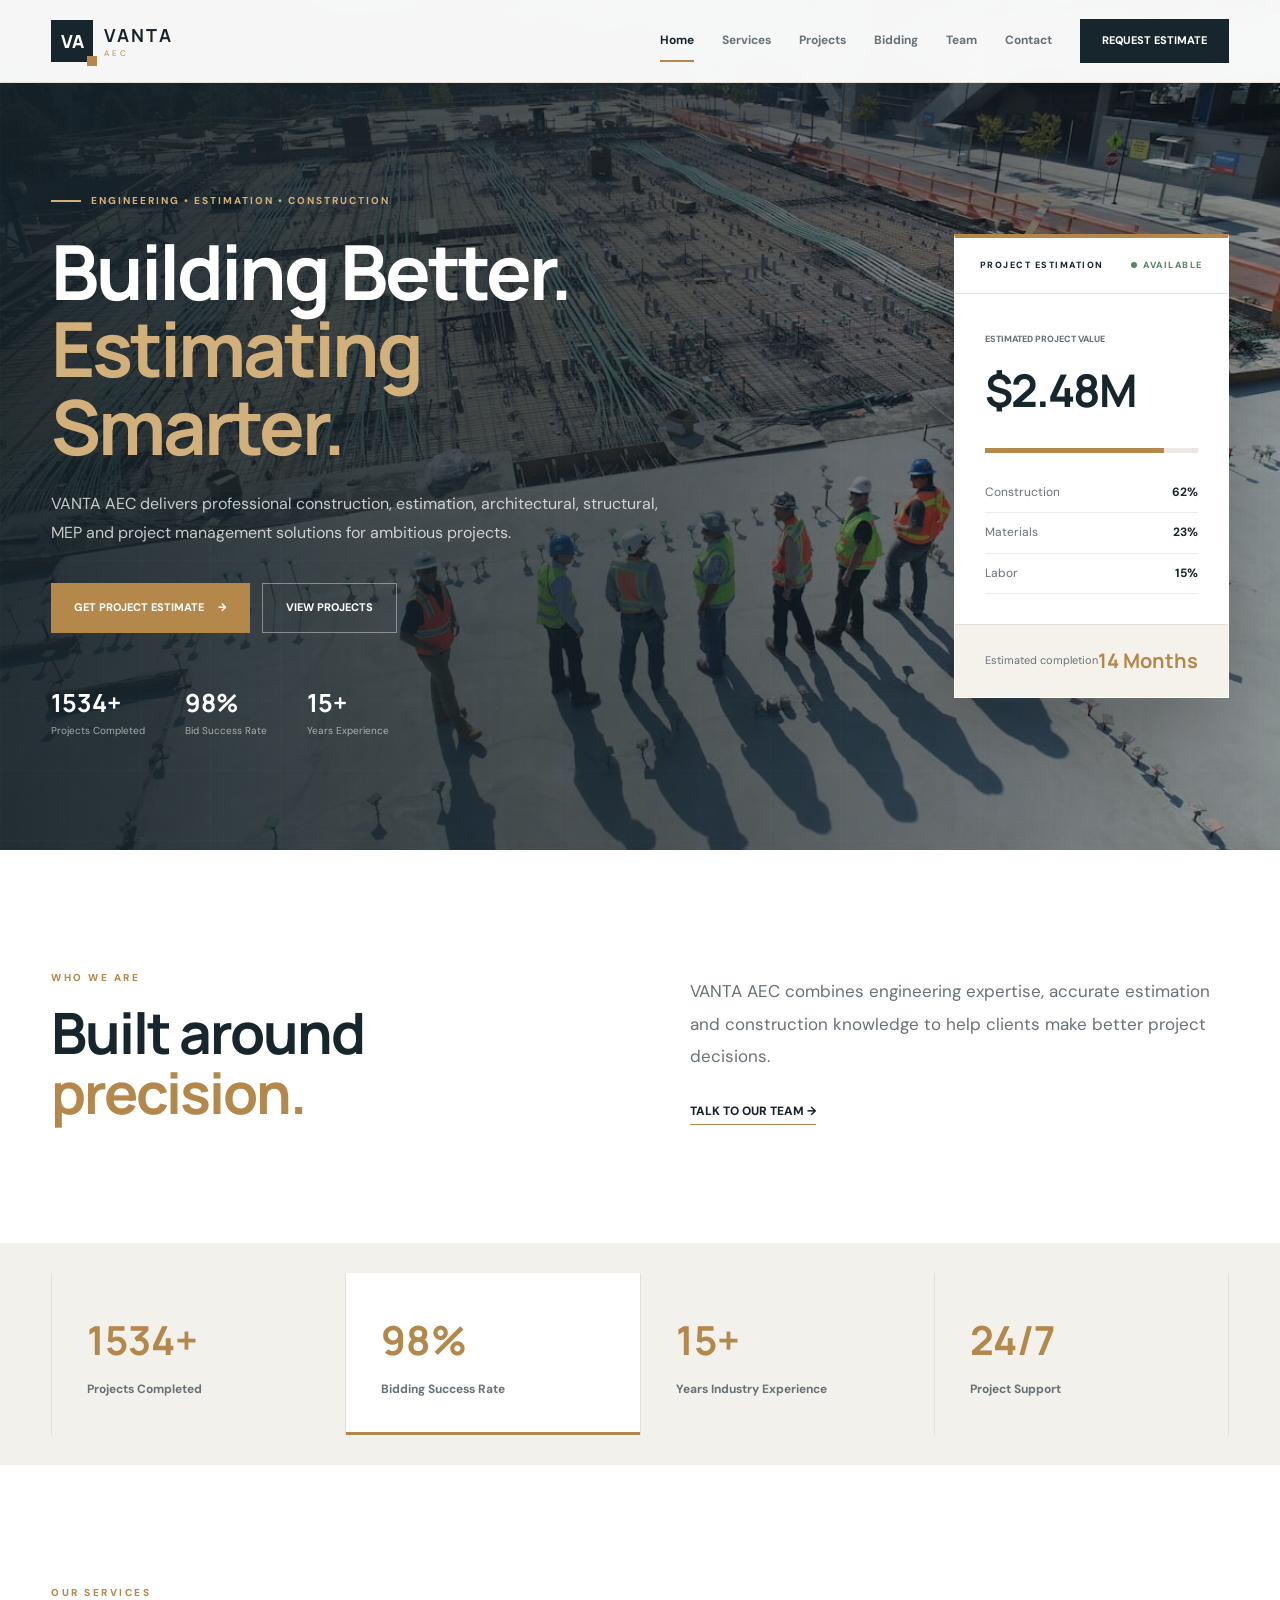
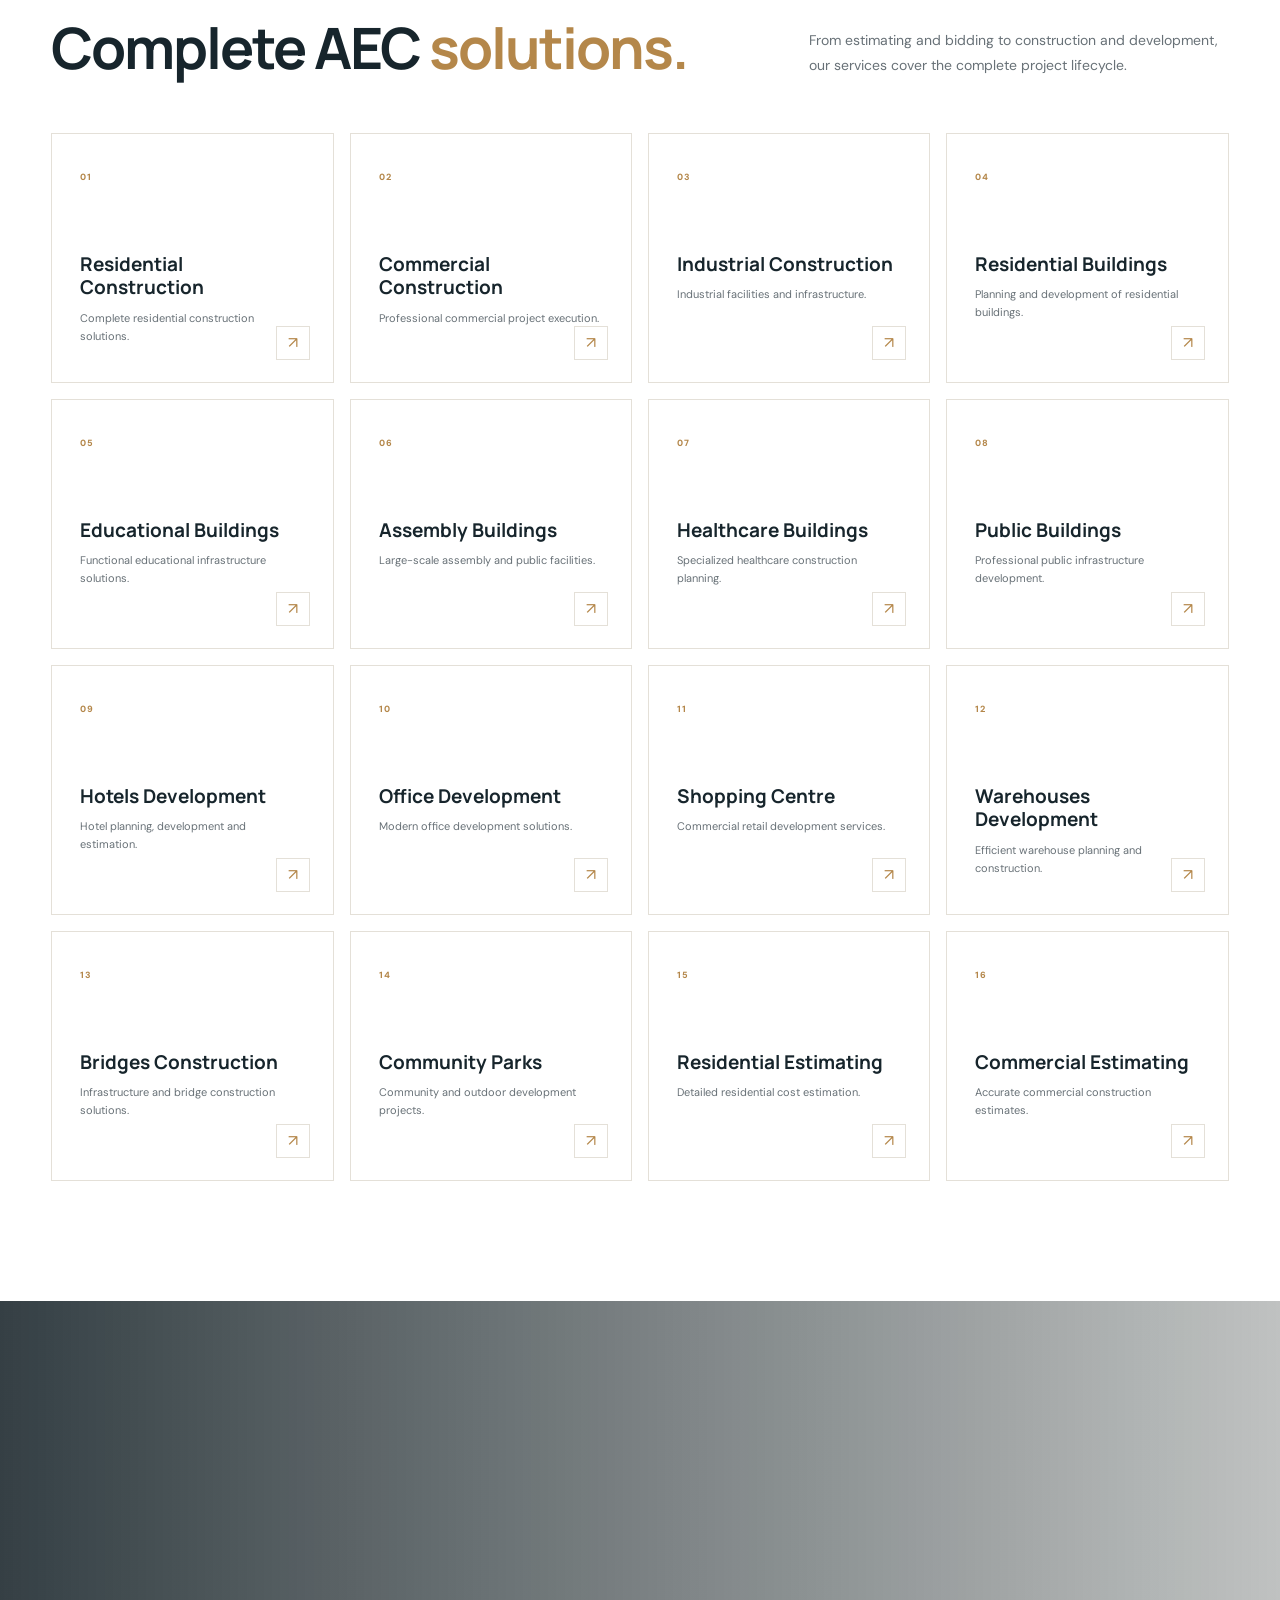
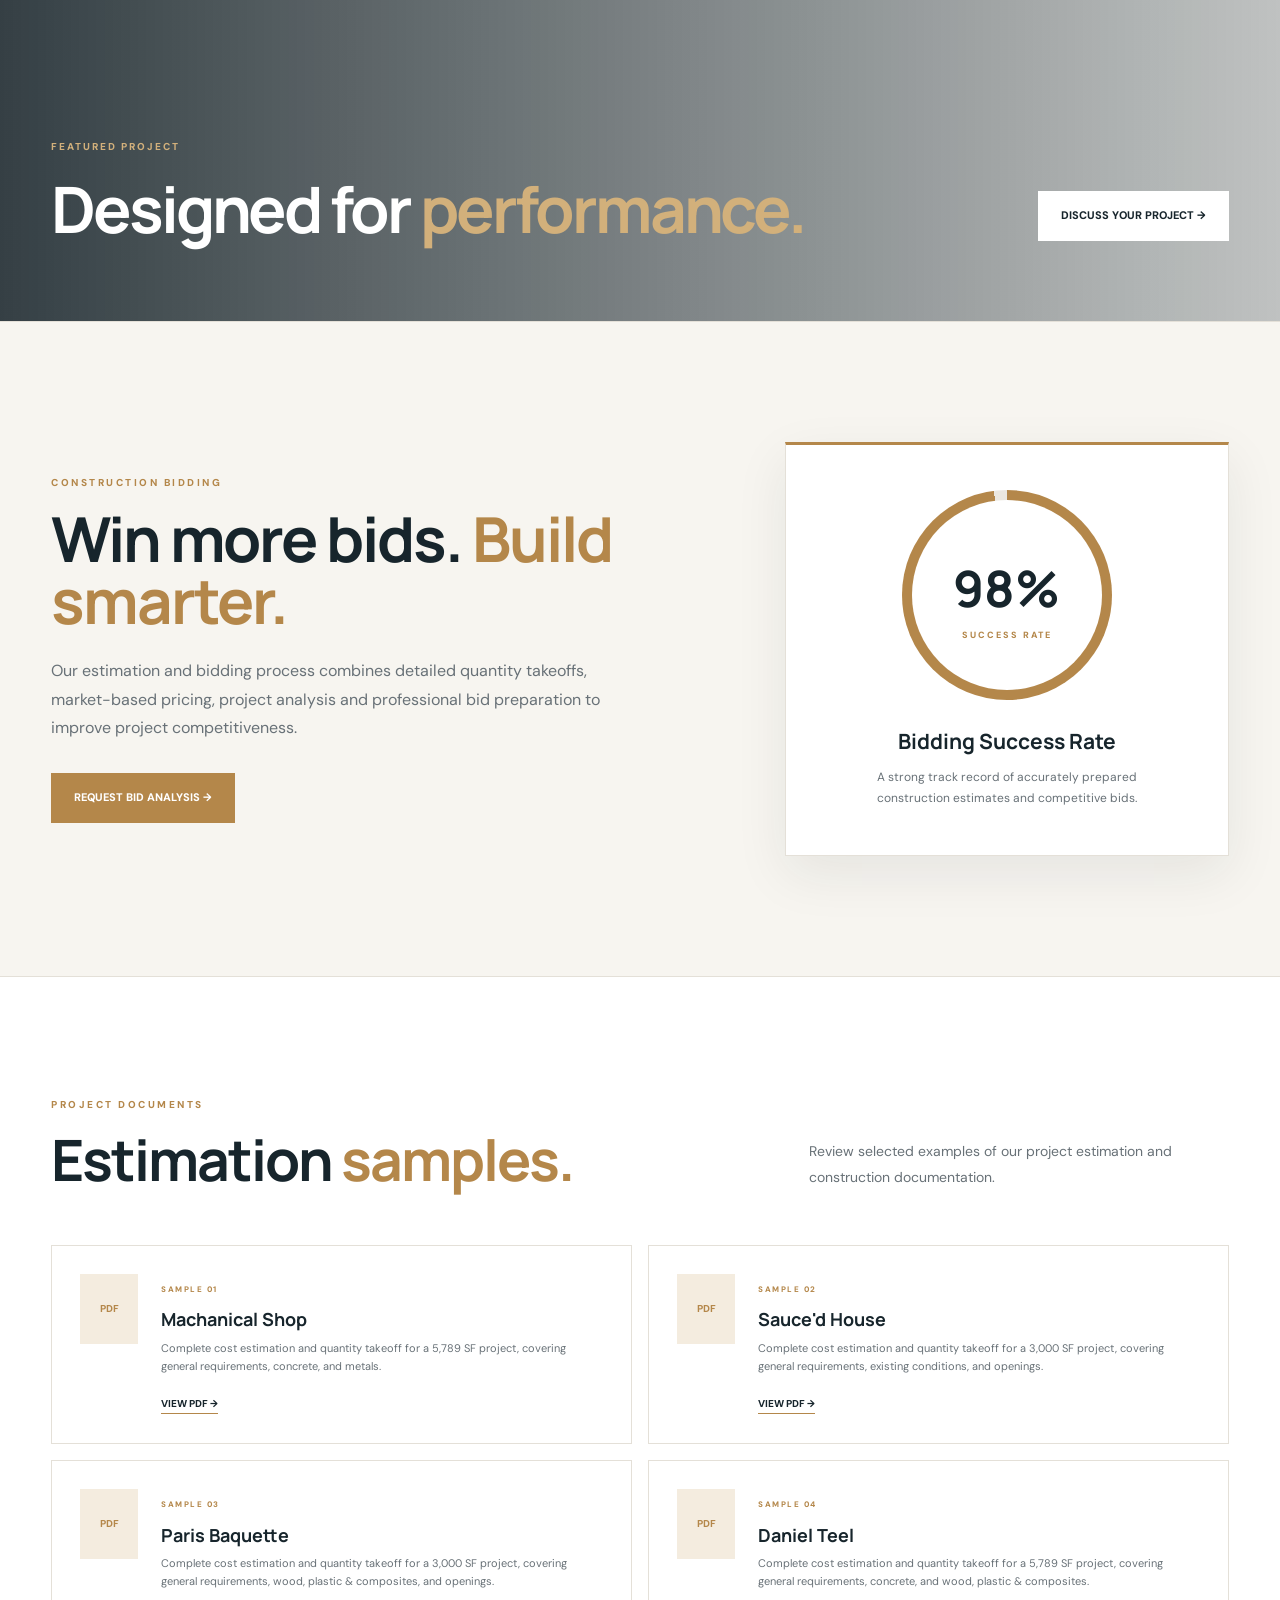
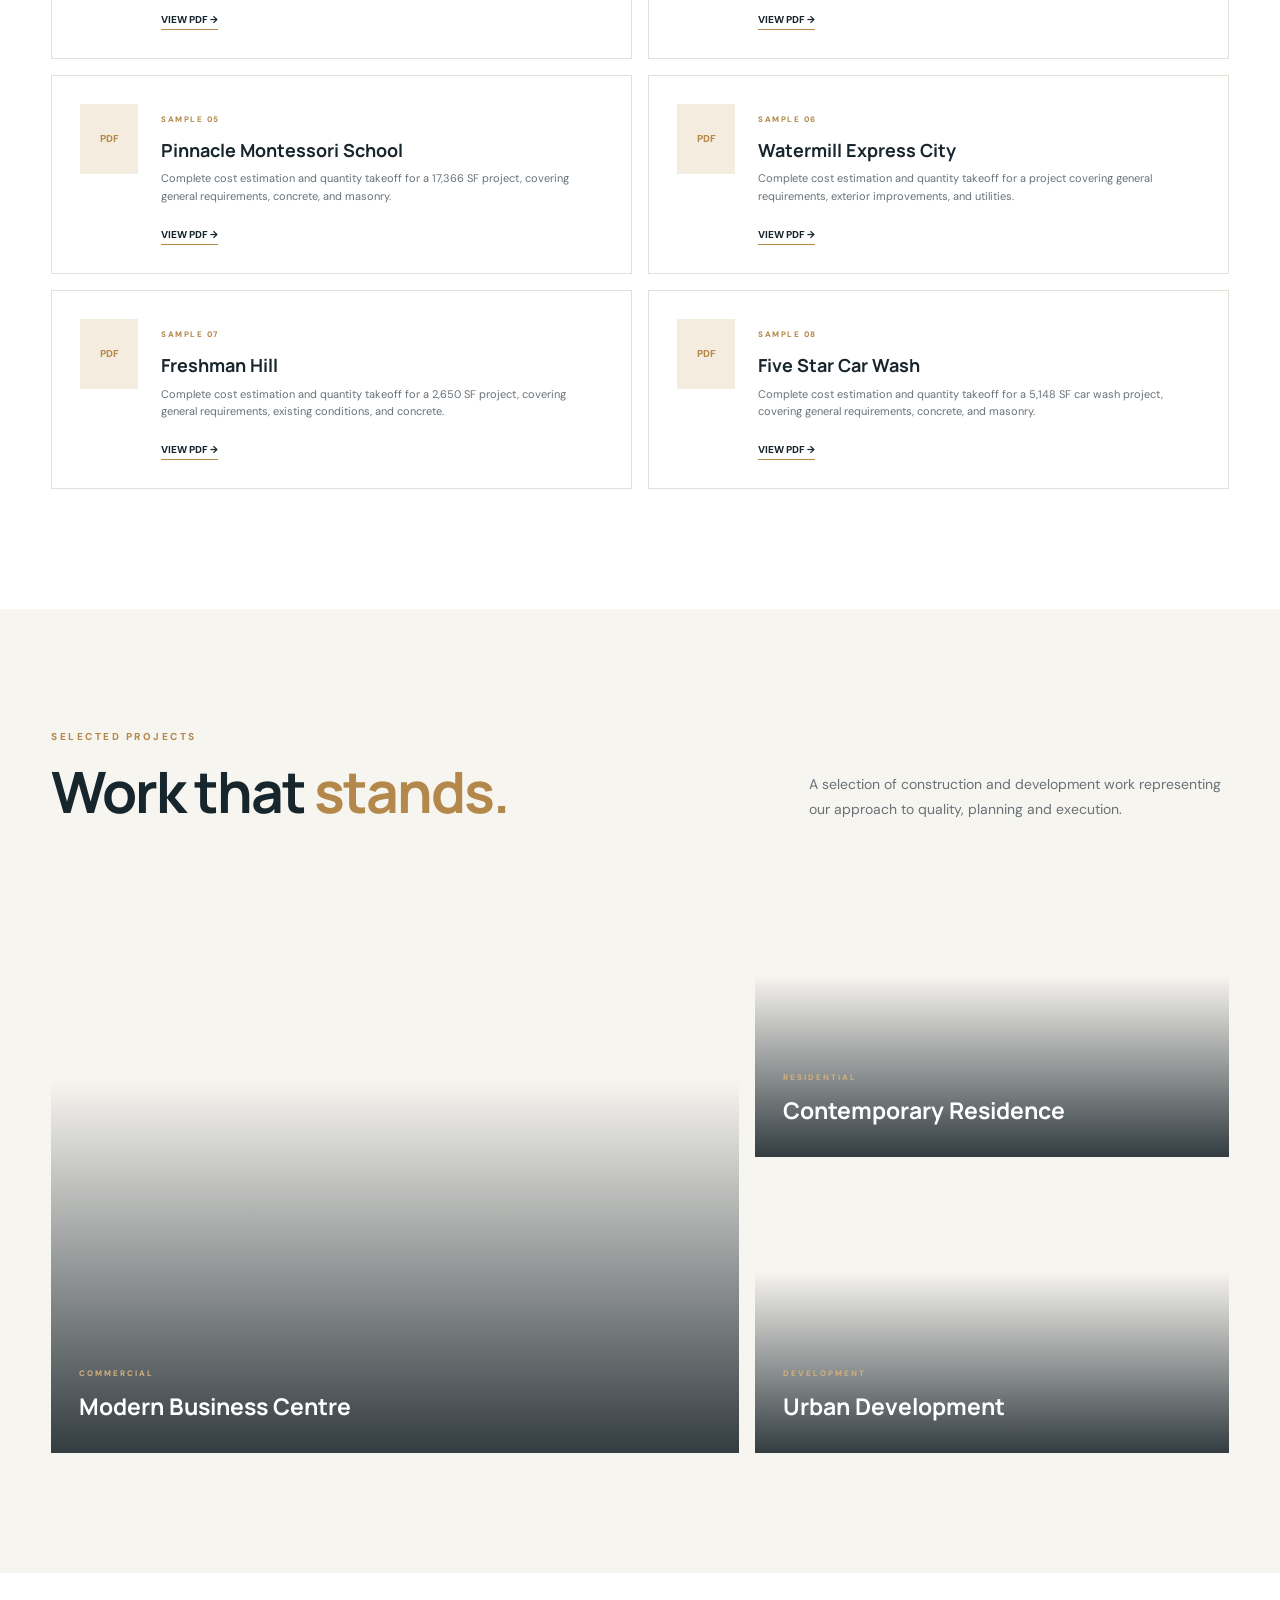
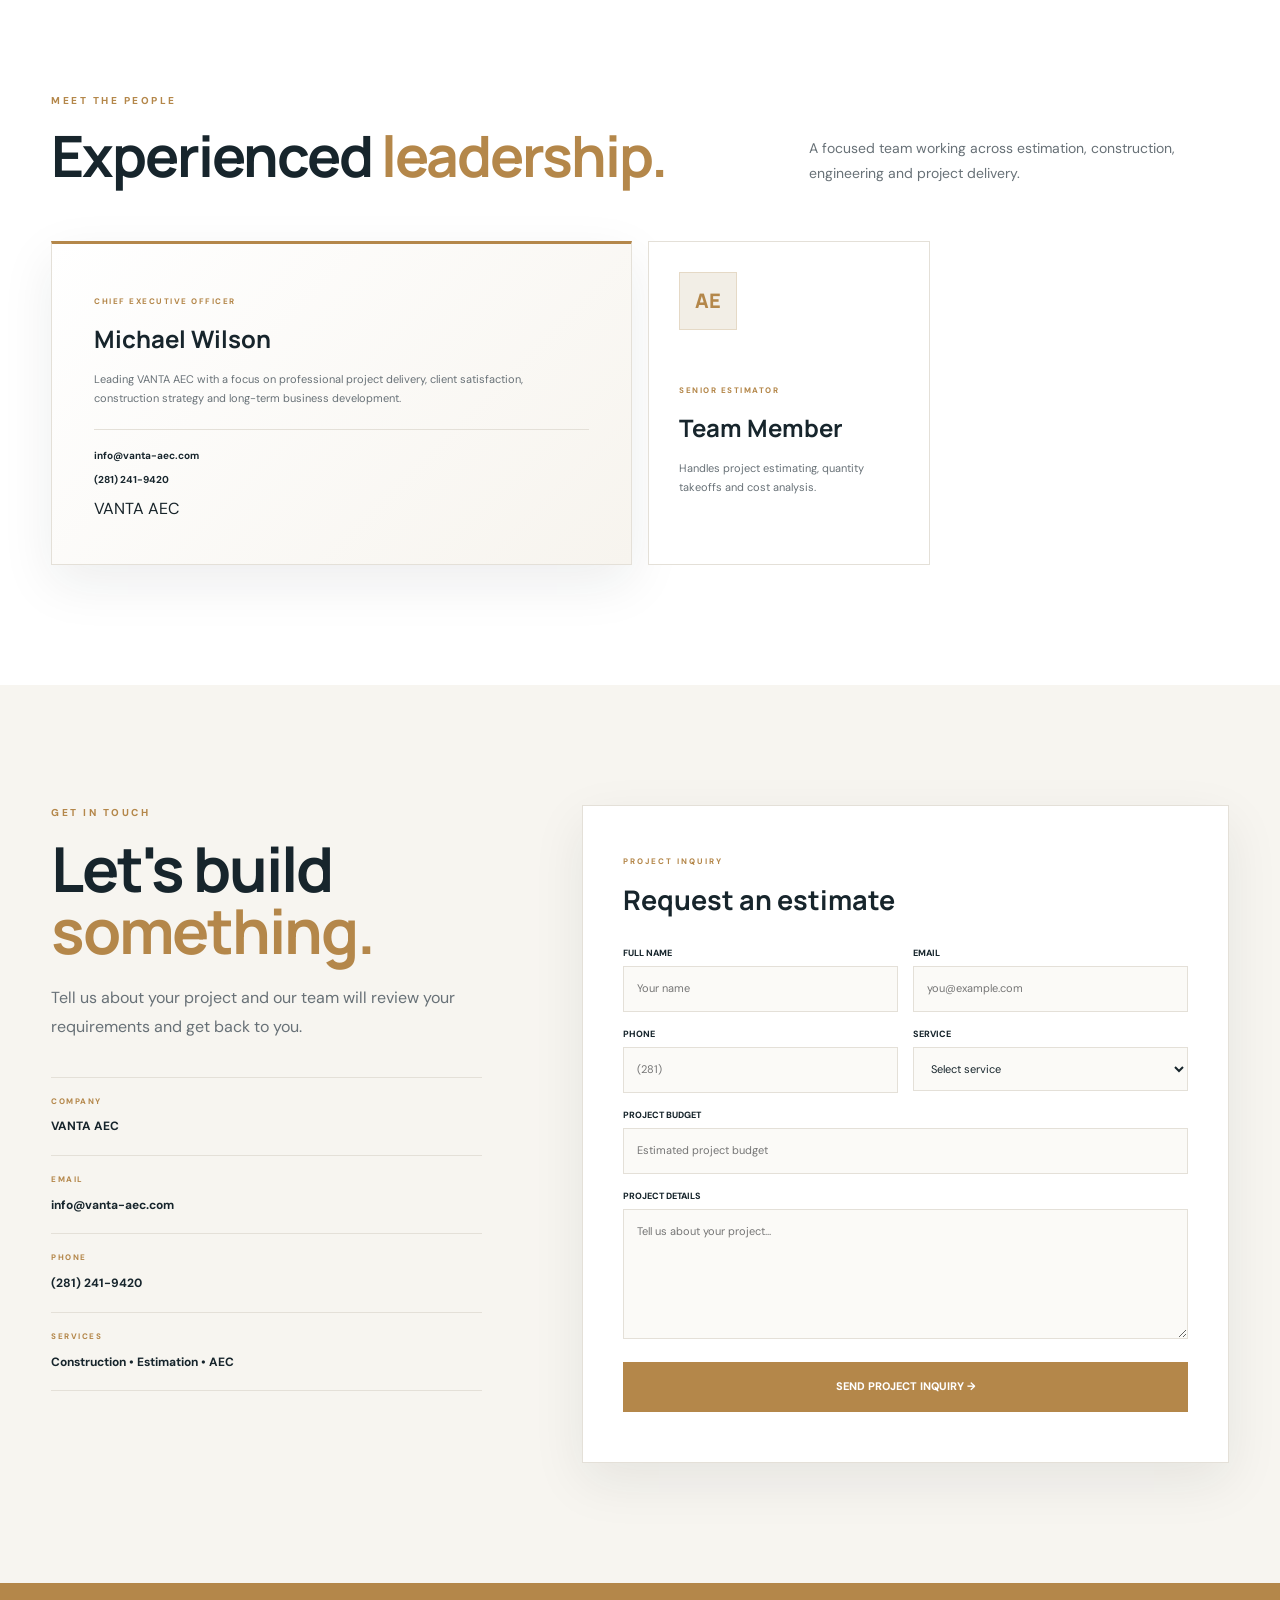
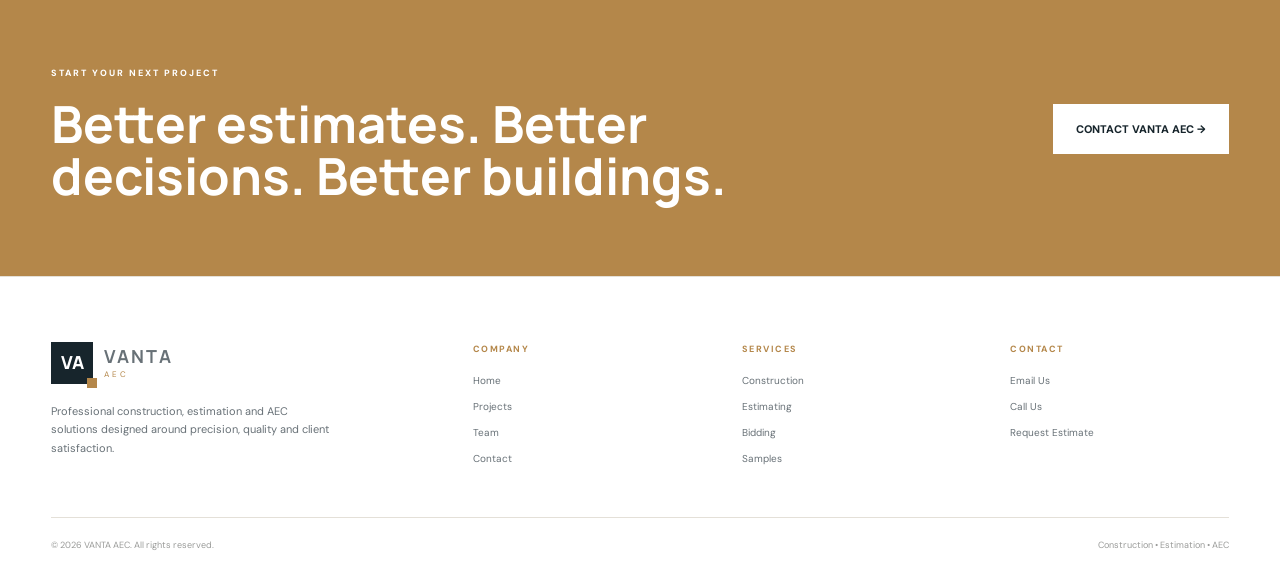
==== commit 0e984a93: "PDFs Added" ====
--- a/index.html
+++ b/index.html
@@ -7,6 +7,9 @@
     <meta name="viewport" content="width=device-width, initial-scale=1.0">
 
     <title>VANTA AEC | Construction, Estimation & AEC Services</title>
+    <!-- Website Tab Logo -->
+    <link rel="icon" type="image/png" href="favicon2.png">
+
     <!-- Google tag (gtag.js) -->
 <script async src="https://www.googletagmanager.com/gtag/js?id=G-F6CHMEECGR"></script>
 <script>
@@ -675,15 +678,14 @@
                     </small>
 
                     <h3>
-                        Residential Estimate
+                        Machanical Shop
                     </h3>
 
                     <p>
-                        Sample residential quantity takeoff
-                        and cost estimation document.
+                        Complete cost estimation and quantity takeoff for a 5,789 SF project, covering general requirements, concrete, and metals.
                     </p>
 
-                    <a href="assets/pdfs/residential-estimate.pdf" target="_blank">
+                    <a href="assets/pdfs/MachenicalShop.pdf" target="_blank">
                         VIEW PDF →
                     </a>
 
@@ -705,15 +707,14 @@
                     </small>
 
                     <h3>
-                        Commercial Estimate
+                        Sauce'd House
                     </h3>
 
                     <p>
-                        Example commercial construction
-                        estimation documentation.
+                        Complete cost estimation and quantity takeoff for a 3,000 SF project, covering general requirements, existing conditions, and openings.
                     </p>
 
-                    <a href="assets/pdfs/commercial-estimate.pdf" target="_blank">
+                    <a href="assets/pdfs/SauceHouse.pdf" target="_blank">
                         VIEW PDF →
                     </a>
 
@@ -735,15 +736,14 @@
                     </small>
 
                     <h3>
-                        Bid Proposal
+                        Paris Baquette
                     </h3>
 
                     <p>
-                        Professional construction bid proposal
-                        example.
+                        Complete cost estimation and quantity takeoff for a 3,000 SF project, covering general requirements, wood, plastic & composites, and openings.
                     </p>
 
-                    <a href="assets/pdfs/bid-proposal.pdf" target="_blank">
+                    <a href="assets/pdfs/ParisBaquette.pdf" target="_blank">
                         VIEW PDF →
                     </a>
 
@@ -765,15 +765,135 @@
                     </small>
 
                     <h3>
-                        Quantity Takeoff
+                        Daniel Teel
                     </h3>
 
                     <p>
-                        Example material quantity takeoff
-                        documentation.
+                        Complete cost estimation and quantity takeoff for a 5,789 SF project, covering general requirements, concrete, and wood, plastic & composites.
+
                     </p>
 
-                    <a href="assets/pdfs/quantity-takeoff.pdf" target="_blank">
+                    <a href="assets/pdfs/DanielTeel.pdf" target="_blank">
+                        VIEW PDF →
+                    </a>
+
+                </div>
+
+            </article>
+
+
+            <article class="sample-card">
+
+                <div class="pdf-icon">
+                    PDF
+                </div>
+
+                <div>
+
+                    <small>
+                        SAMPLE 05
+                    </small>
+
+                    <h3>
+                        Pinnacle Montessori School
+                    </h3>
+
+                    <p>
+                        Complete cost estimation and quantity takeoff for a 17,366 SF project, covering general requirements, concrete, and masonry.
+
+                    </p>
+
+                    <a href="assets/pdfs/PinnacleMontessoriSchool.pdf" target="_blank">
+                        VIEW PDF →
+                    </a>
+
+                </div>
+
+            </article>
+
+
+            <article class="sample-card">
+
+                <div class="pdf-icon">
+                    PDF
+                </div>
+
+                <div>
+
+                    <small>
+                        SAMPLE 06
+                    </small>
+
+                    <h3>
+                        Watermill Express City
+                    </h3>
+
+                    <p>
+                        Complete cost estimation and quantity takeoff for a project covering general requirements, exterior improvements, and utilities.
+
+                    </p>
+
+                    <a href="assets/pdfs/WatermillExpressCity.pdf" target="_blank">
+                        VIEW PDF →
+                    </a>
+
+                </div>
+
+            </article>
+
+
+            <article class="sample-card">
+
+                <div class="pdf-icon">
+                    PDF
+                </div>
+
+                <div>
+
+                    <small>
+                        SAMPLE 07
+                    </small>
+
+                    <h3>
+                        Freshman Hill
+                    </h3>
+
+                    <p>
+                        Complete cost estimation and quantity takeoff for a 2,650 SF project, covering general requirements, existing conditions, and concrete.
+
+                    </p>
+
+                    <a href="assets/pdfs/FreshmanHill.pdf" target="_blank">
+                        VIEW PDF →
+                    </a>
+
+                </div>
+
+            </article>
+
+
+            <article class="sample-card">
+
+                <div class="pdf-icon">
+                    PDF
+                </div>
+
+                <div>
+
+                    <small>
+                        SAMPLE 08
+                    </small>
+
+                    <h3>
+                        Five Star Car Wash
+                    </h3>
+
+                    <p>
+                        Complete cost estimation and quantity takeoff for a 5,148 SF car wash project, covering general requirements, concrete, and masonry.
+
+                    </p>
+
+                    <a href="assets/pdfs/FiveStarCarWash.pdf" target="_blank">
                         VIEW PDF →
                     </a>
 
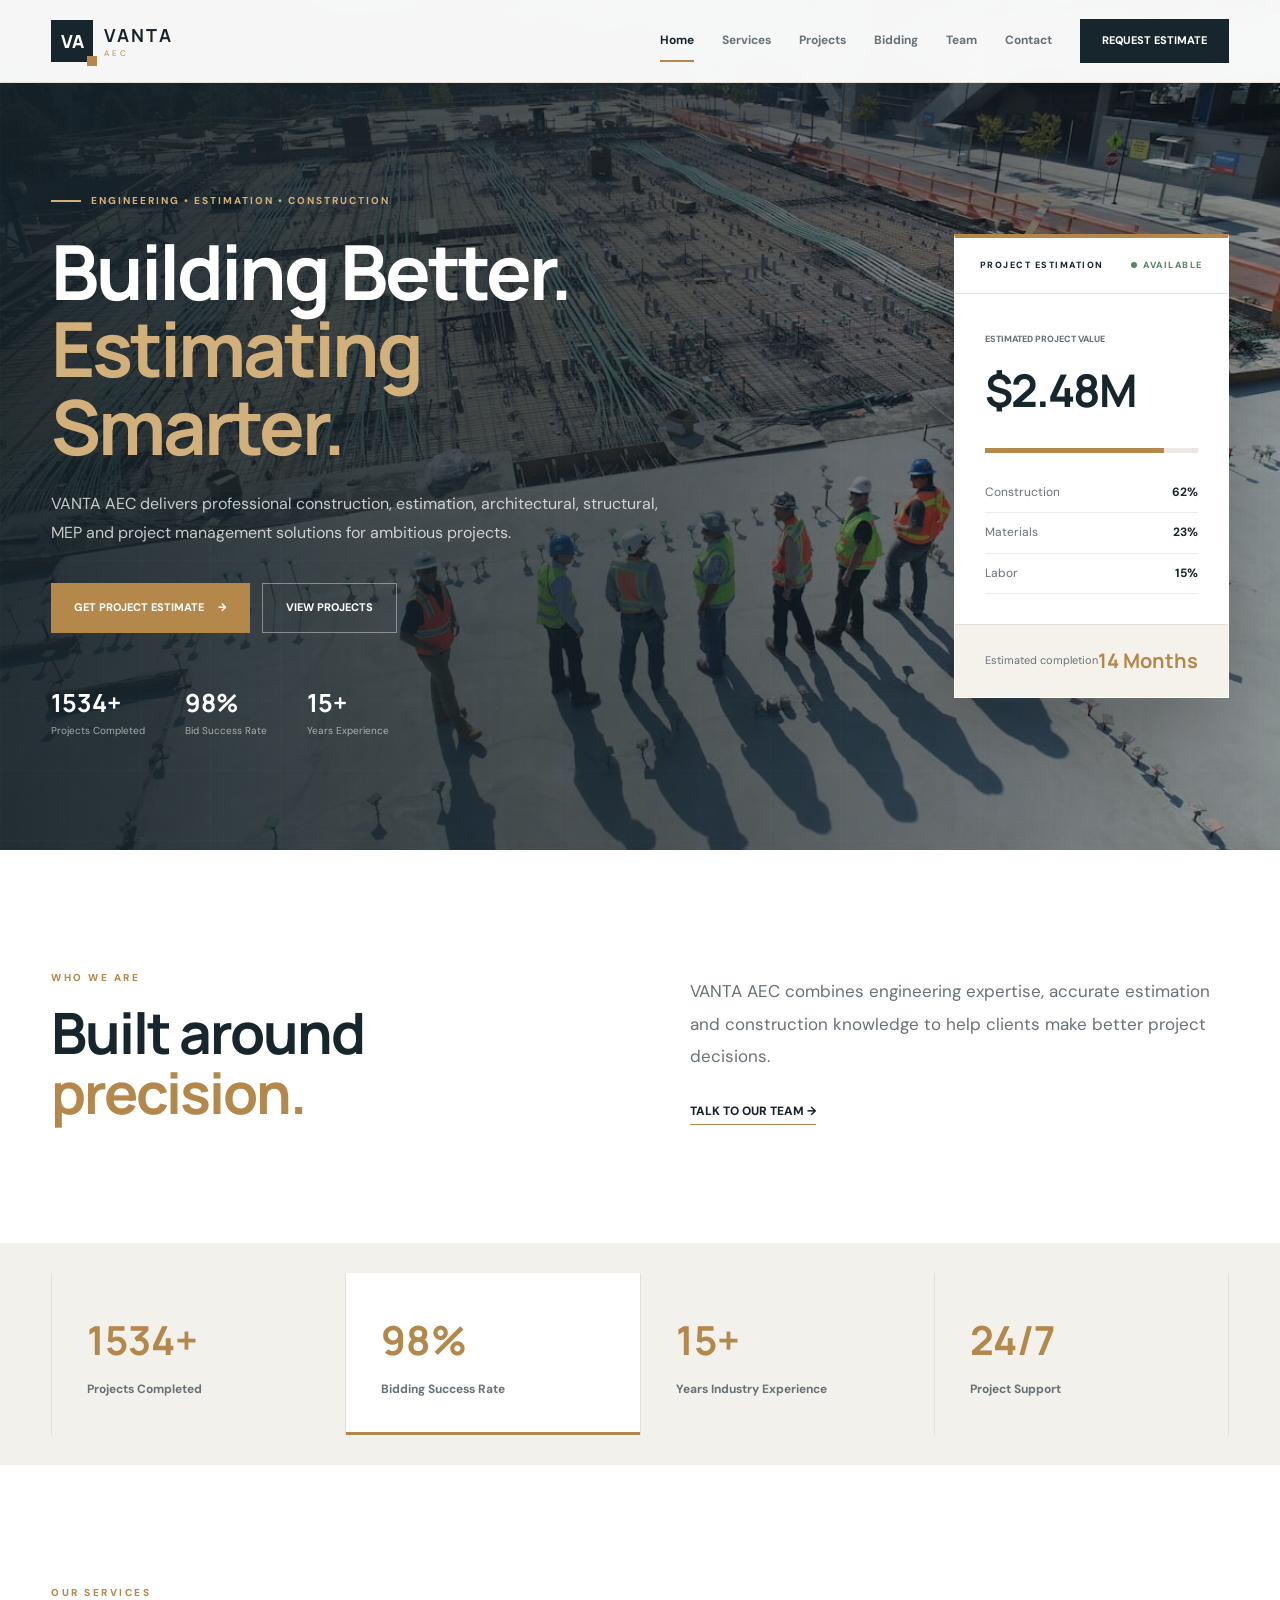
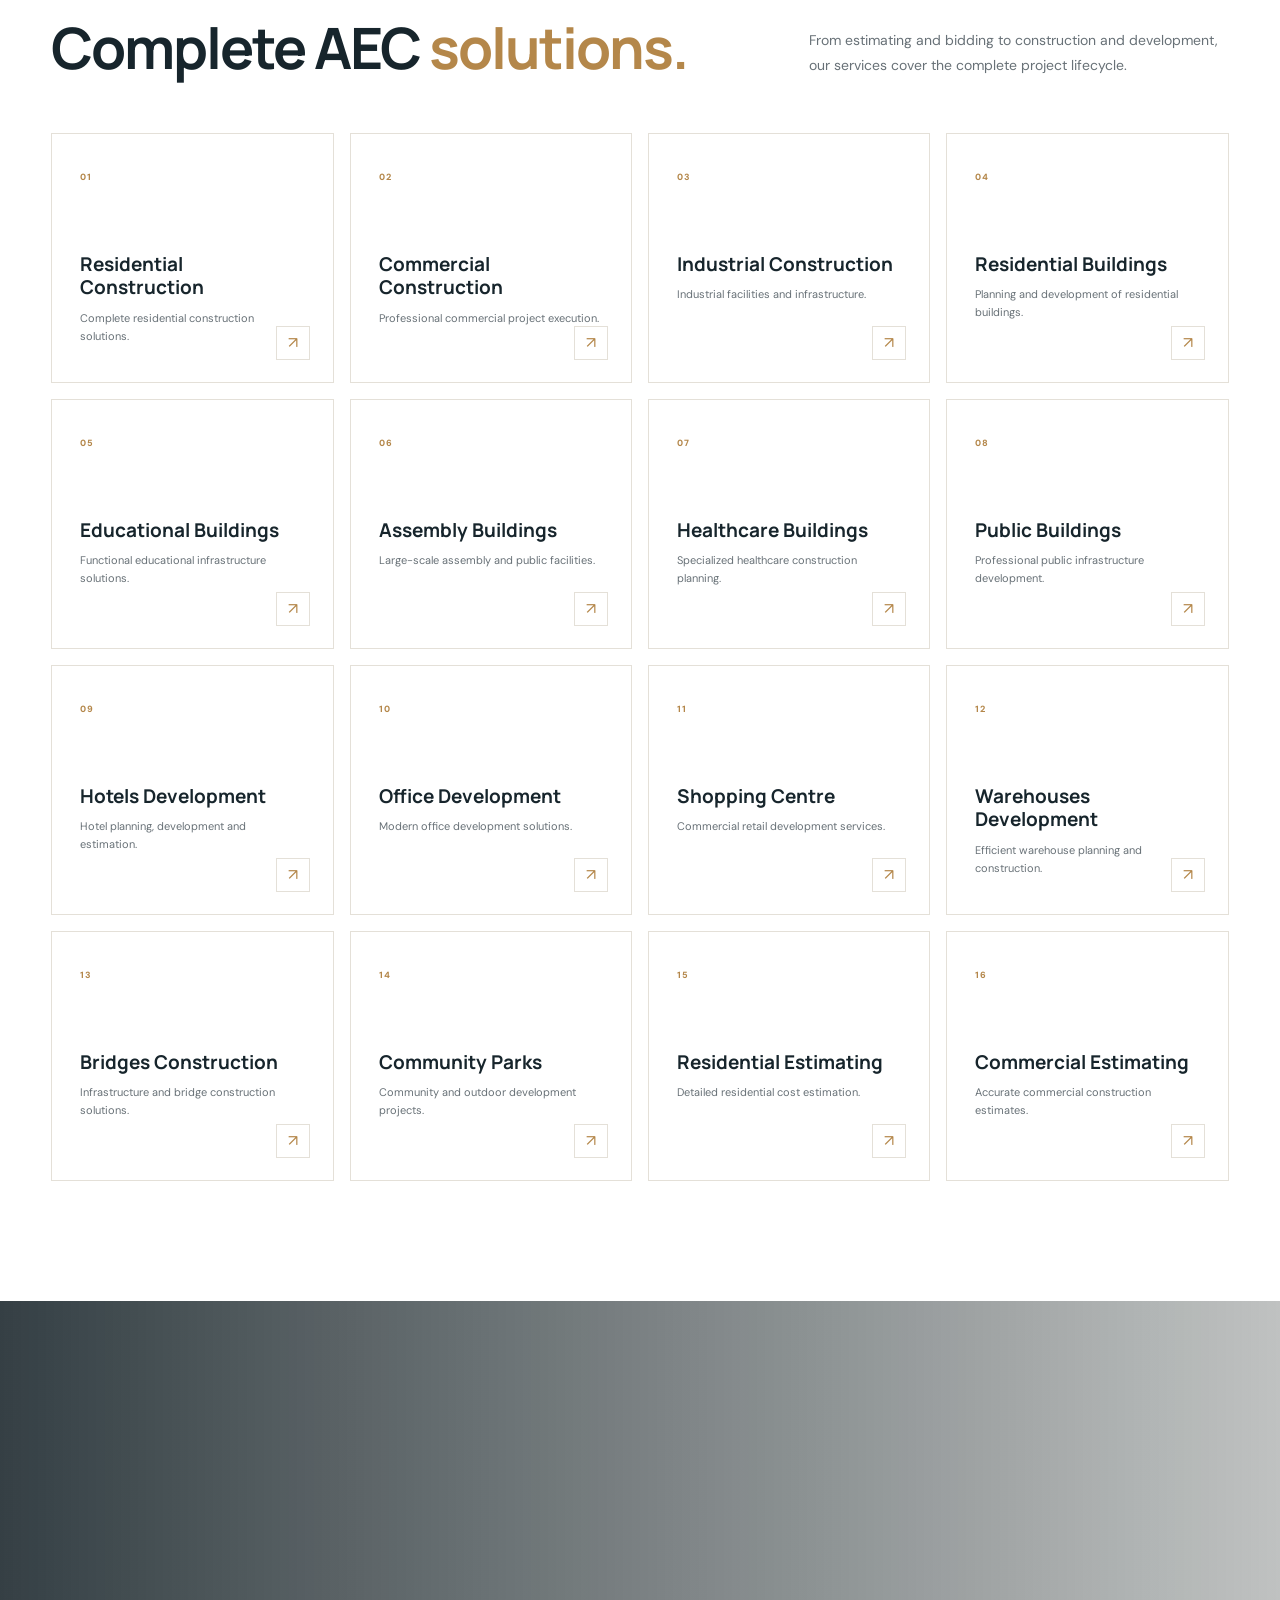
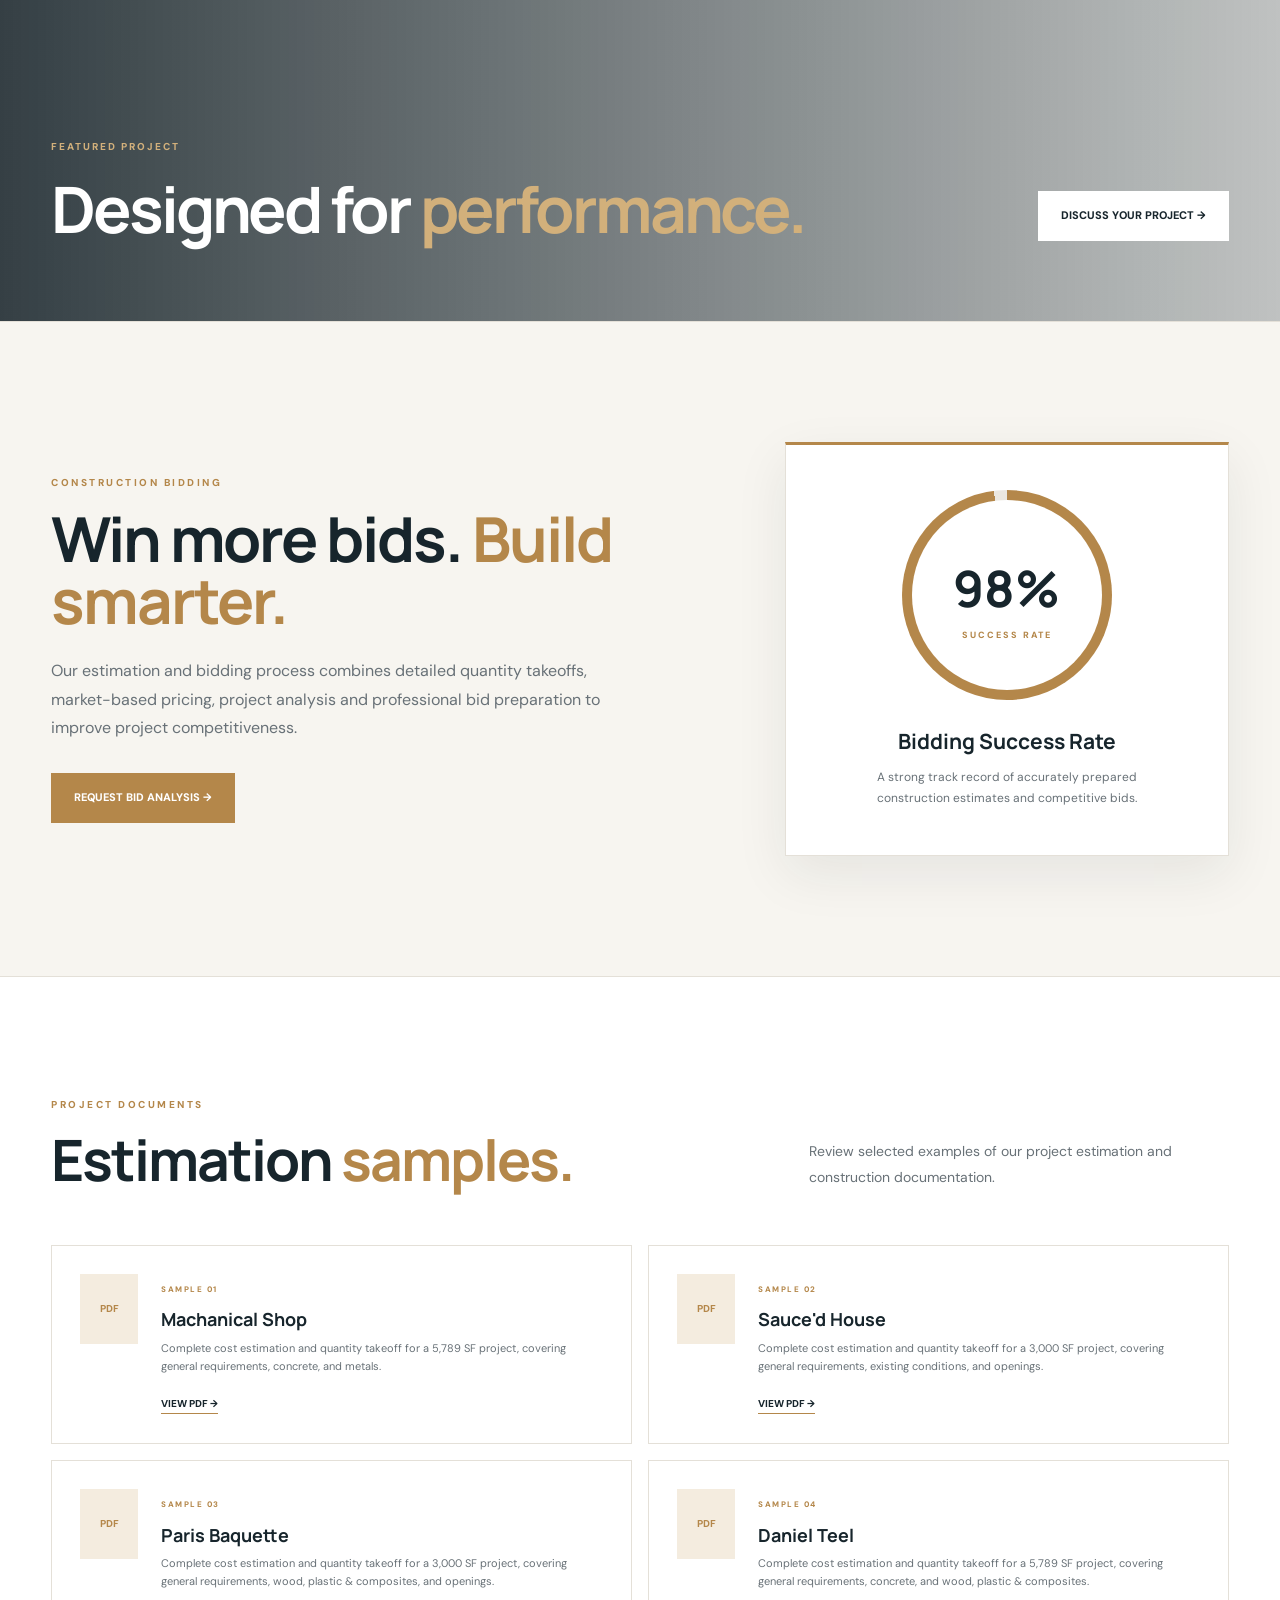
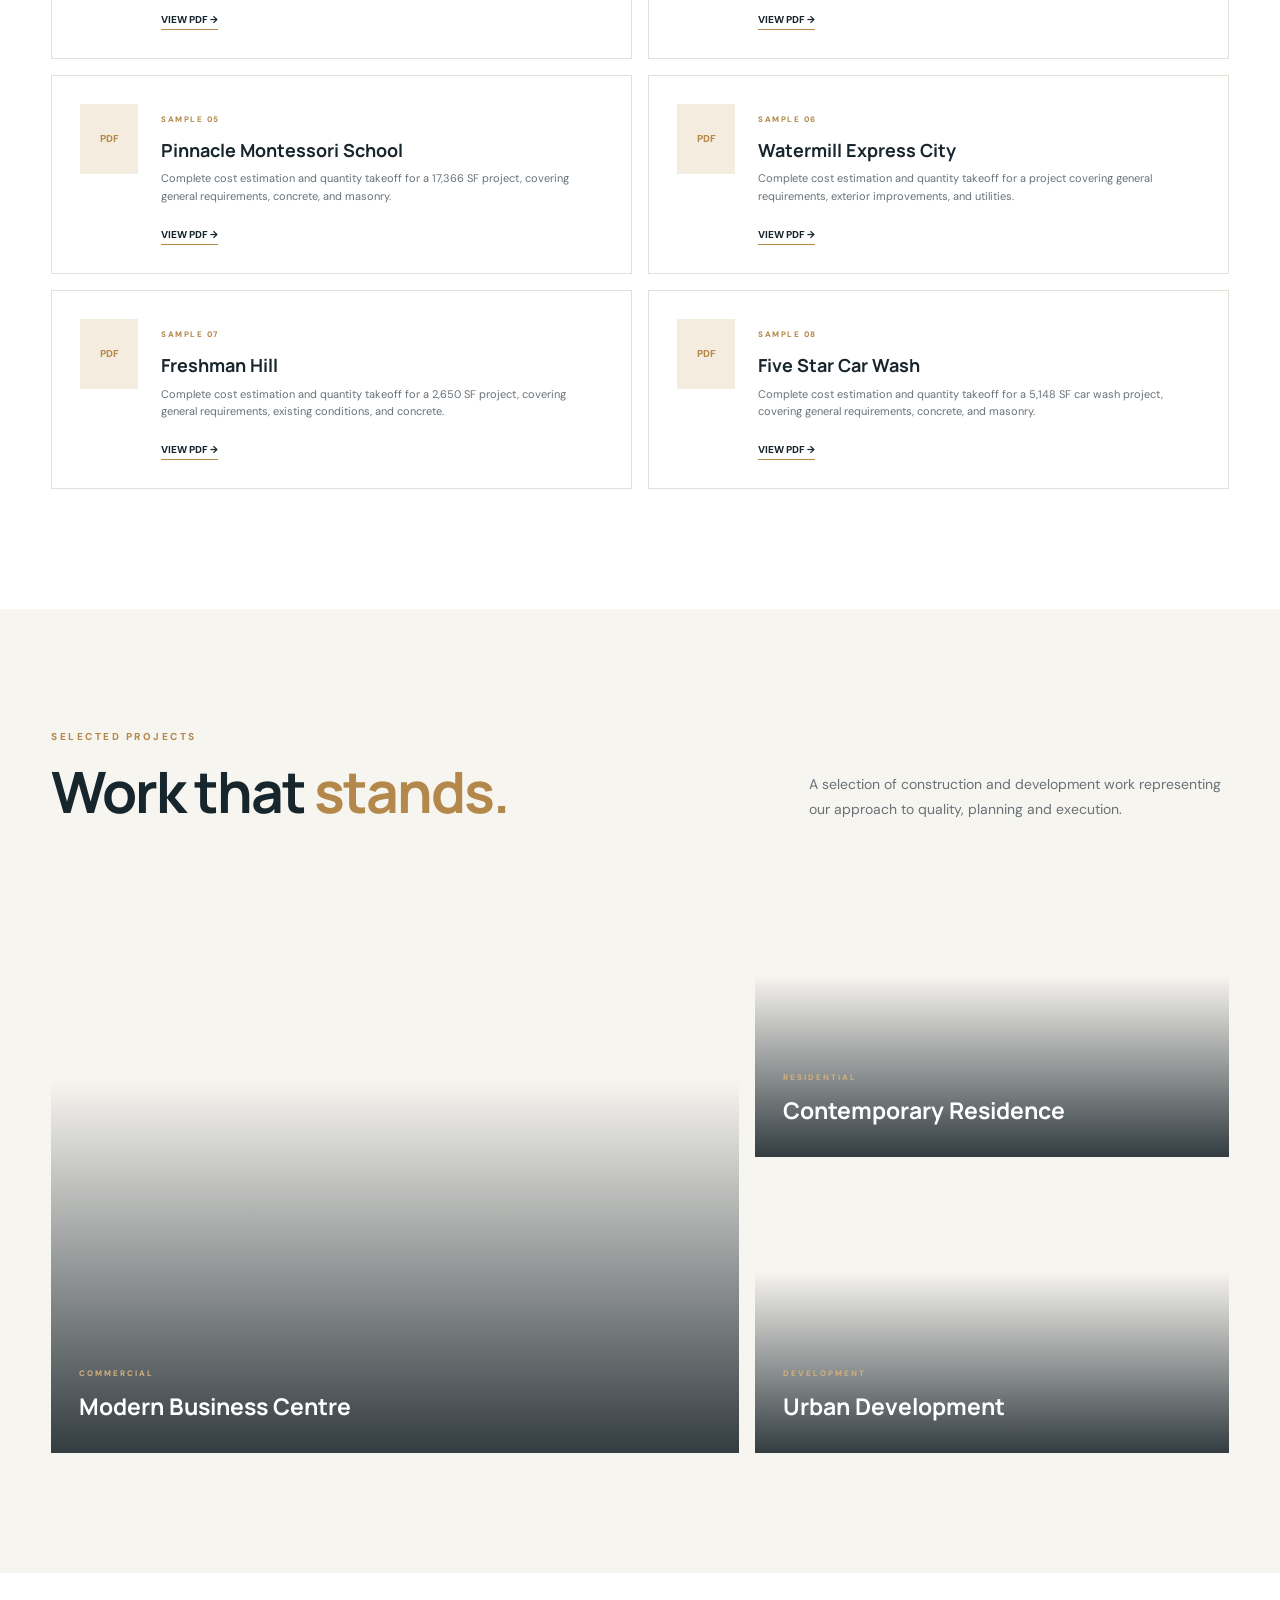
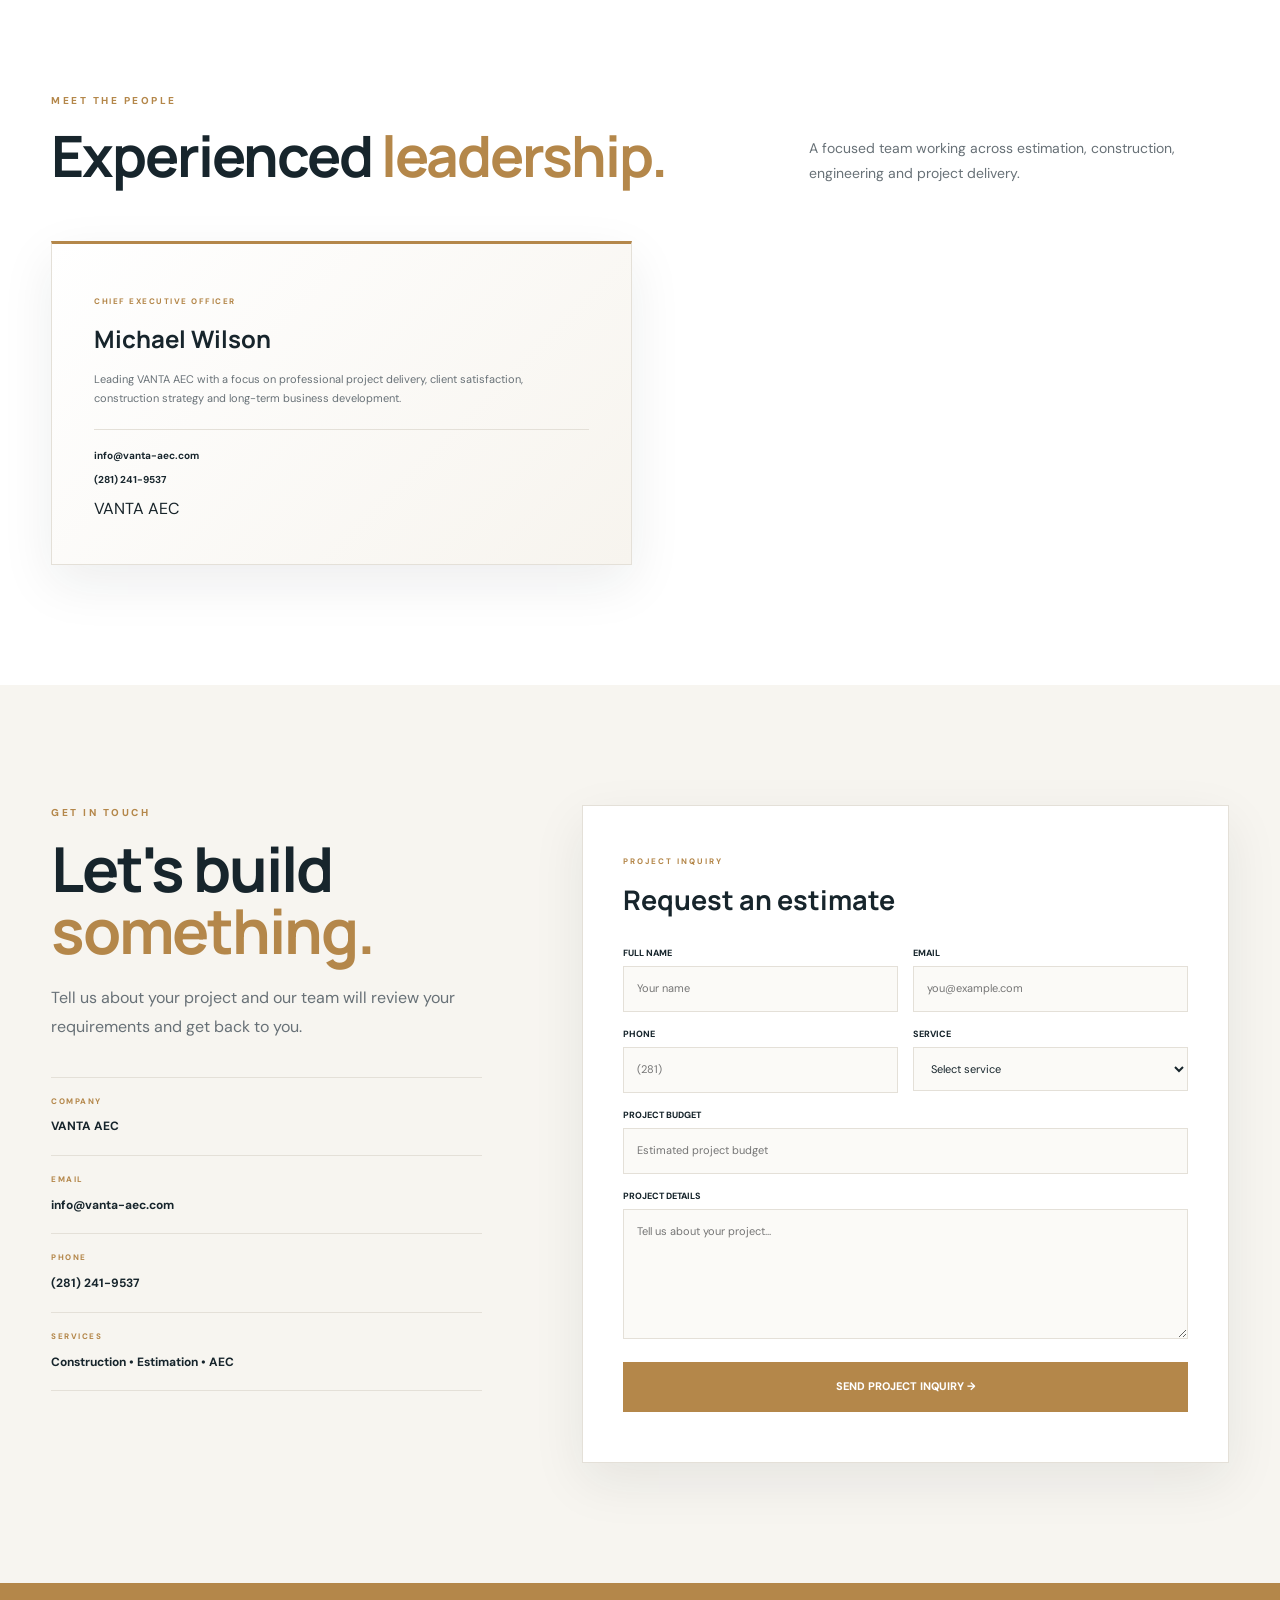
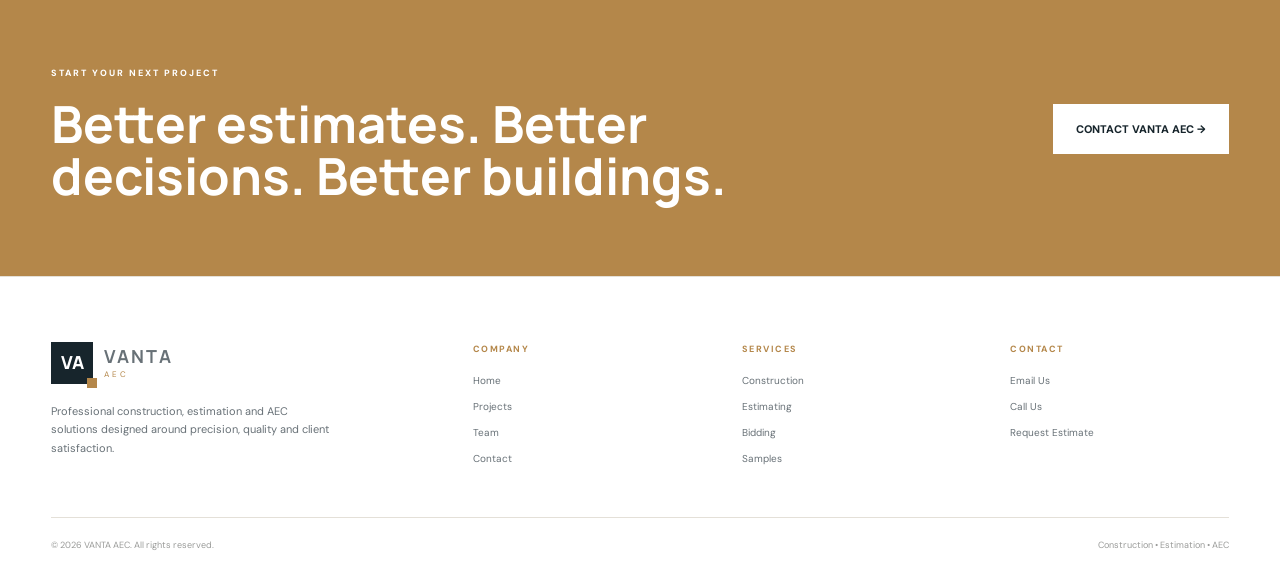
==== commit d6795bfc: "Number Updated" ====
--- a/index.html
+++ b/index.html
@@ -1056,8 +1056,8 @@
                             info@vanta-aec.com
                         </a>
 
-                        <a href="tel:+(281)2419420">
-                            (281) 241-9420
+                        <a href="tel:+(281)2419537">
+                            (281) 241-9537
                         </a>
 
                         <span>
@@ -1073,7 +1073,7 @@
 
             <!-- TEAM MEMBER -->
 
-            <article class="person-card">
+            <!-- <article class="person-card">
 
                 <div class="avatar">
                     AE
@@ -1092,7 +1092,7 @@
                     quantity takeoffs and cost analysis.
                 </p>
 
-            </article>
+            </article> -->
 
 
             <!-- TEAM MEMBER -->
@@ -1208,8 +1208,8 @@
                         PHONE
                     </small>
 
-                    <a href="tel:+(281)2419420">
-                        (281) 241-9420
+                    <a href="tel:+(281)2419537">
+                        (281) 241-9537
                     </a>
 
                 </div>
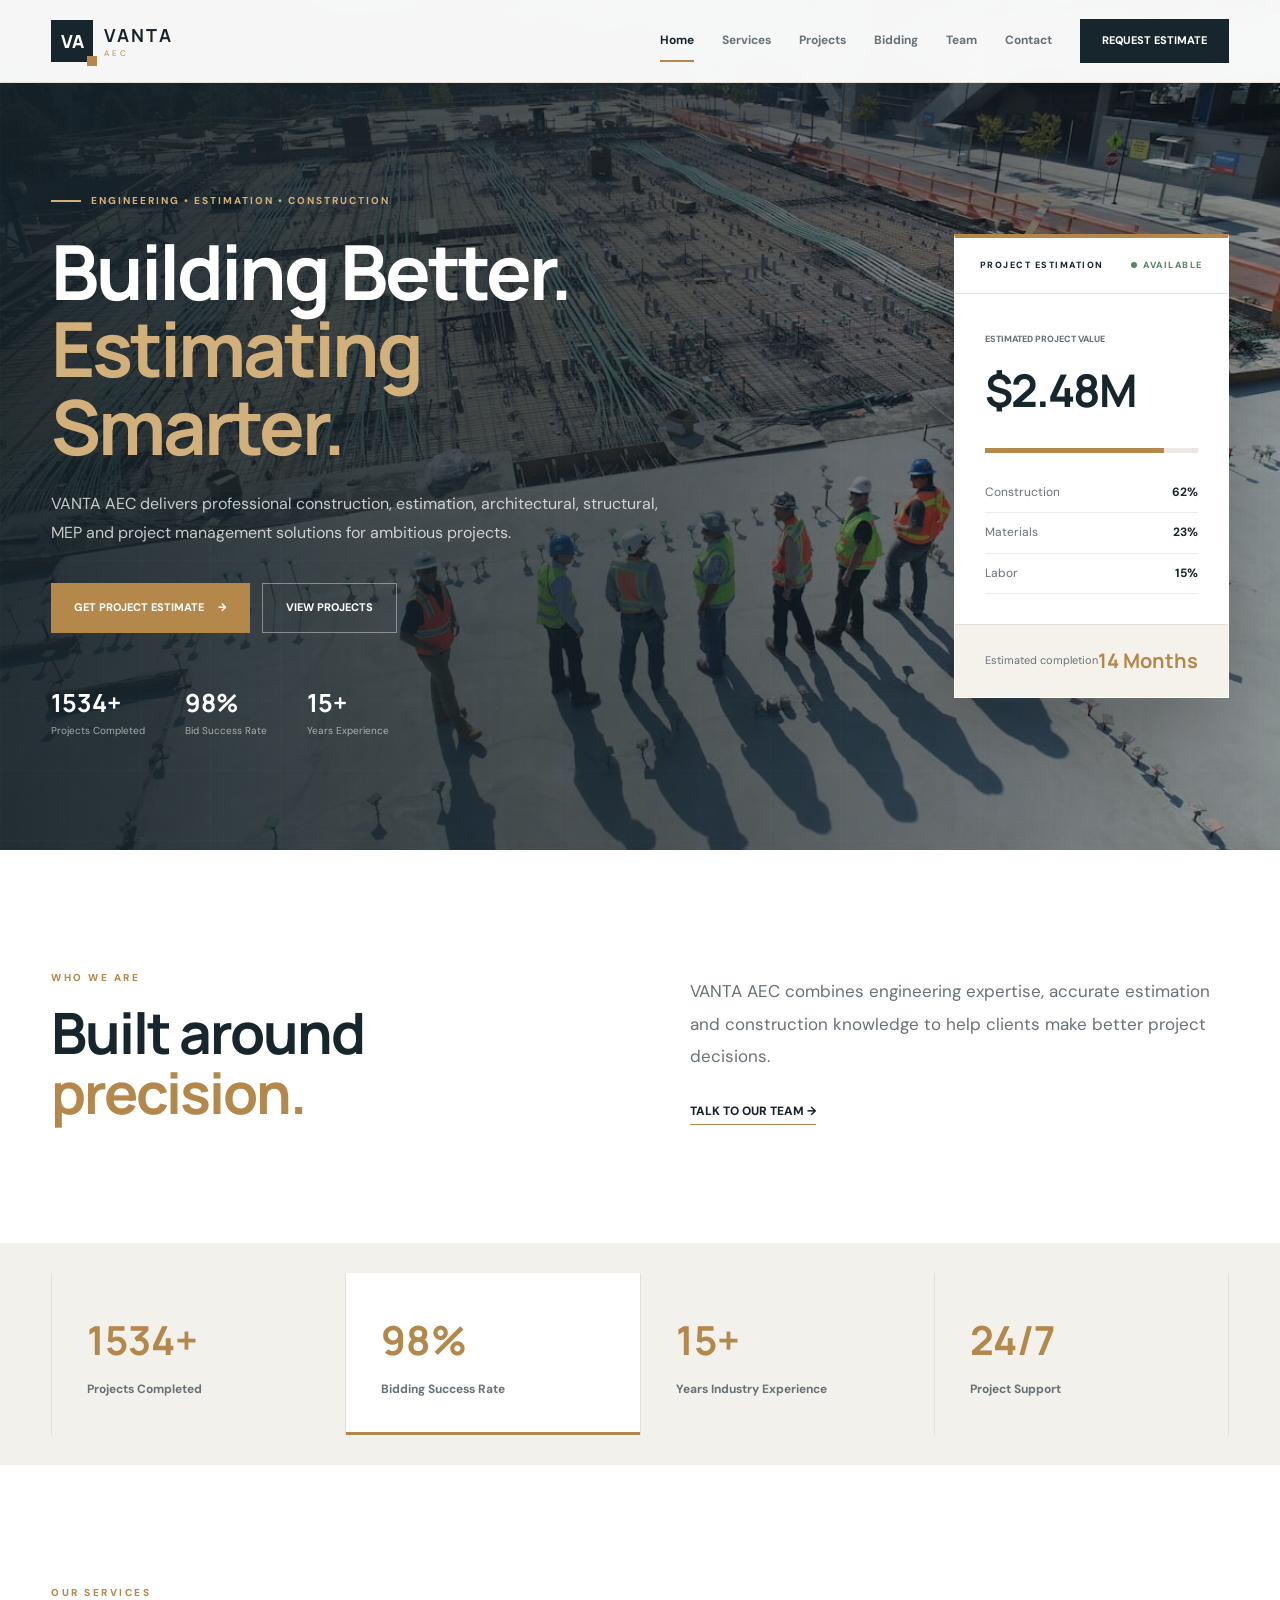
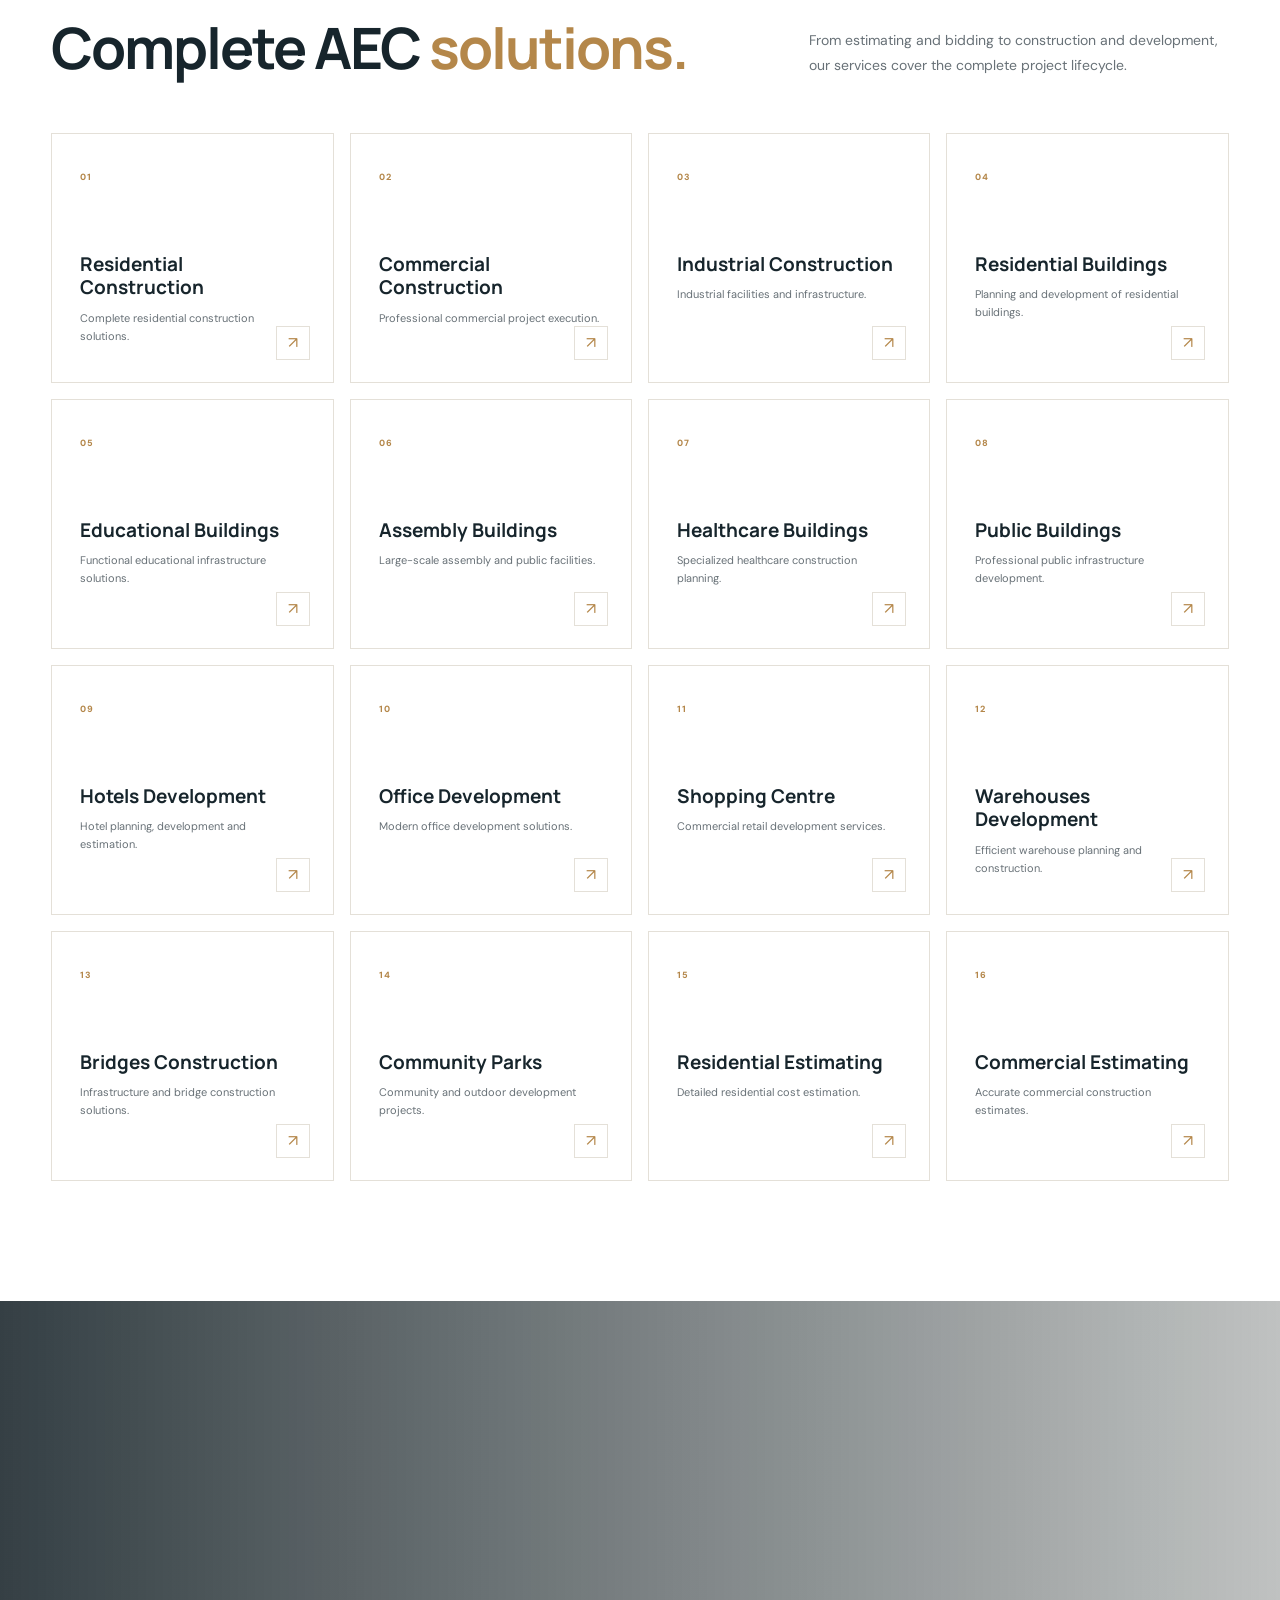
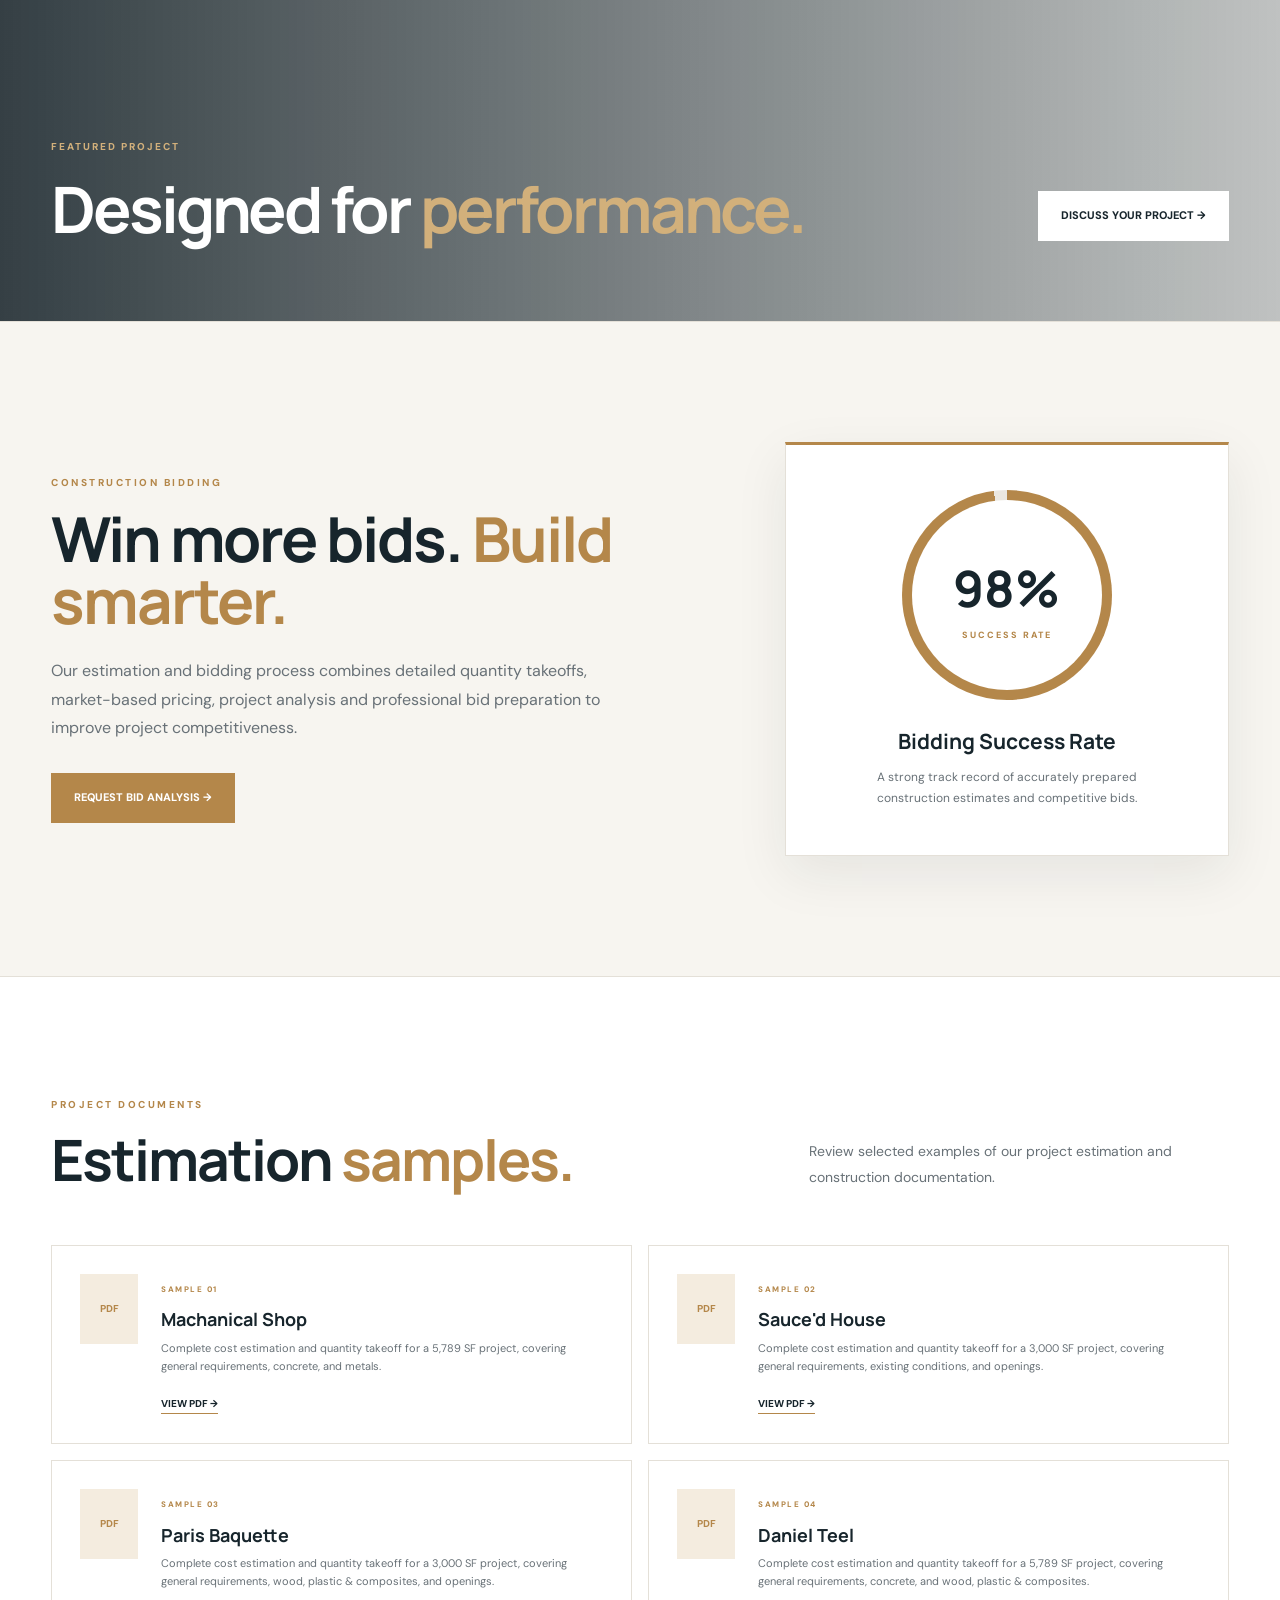
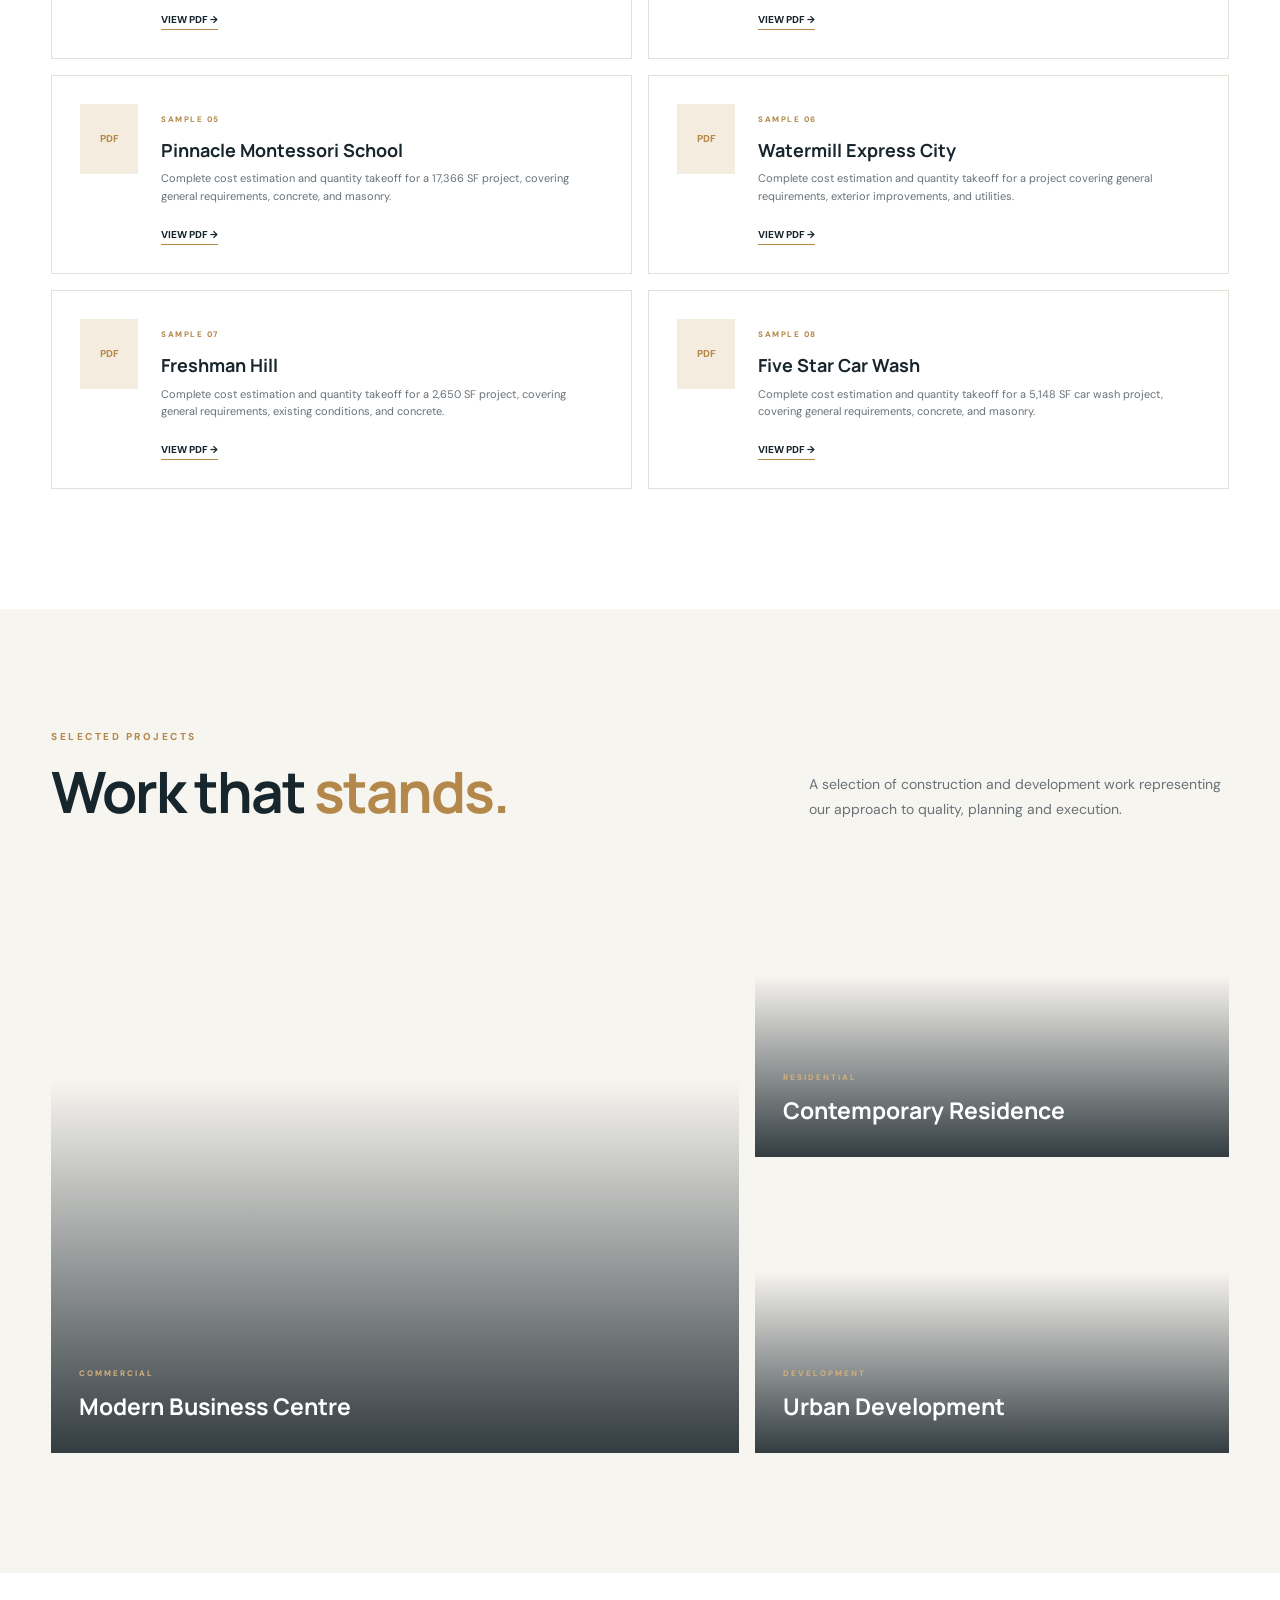
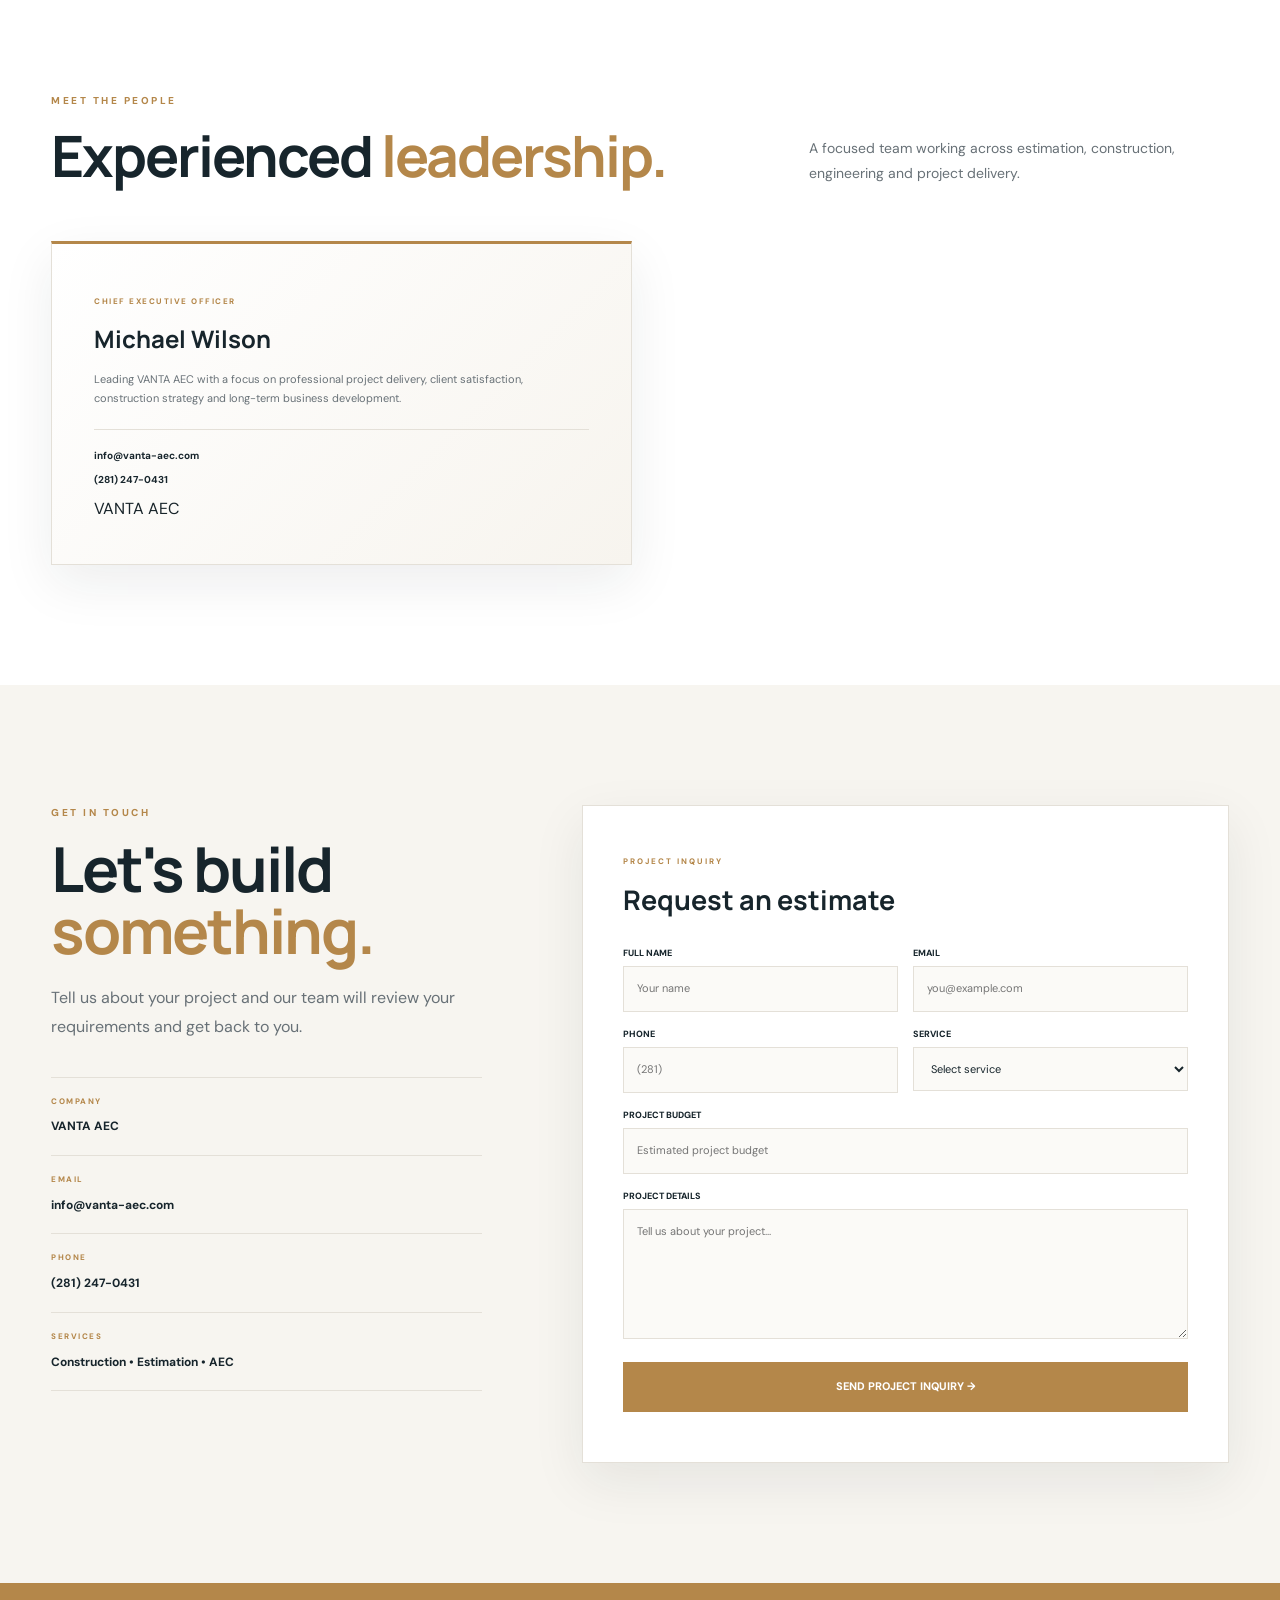
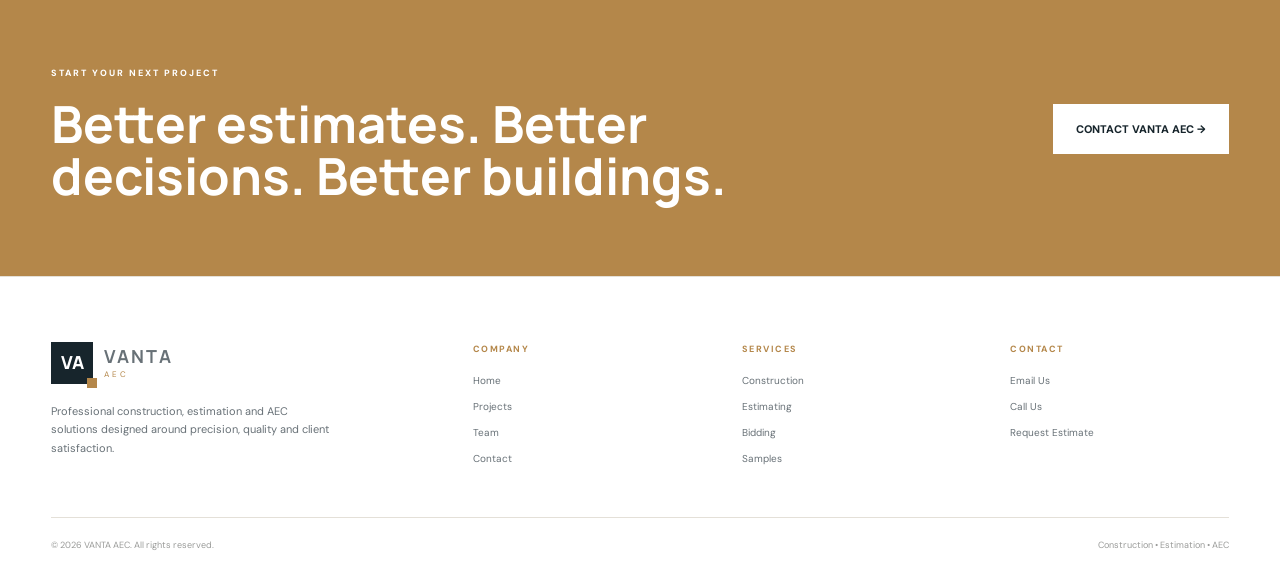
==== commit fbef0033: "Number Updated" ====
--- a/index.html
+++ b/index.html
@@ -6,6 +6,7 @@
 
     <meta name="viewport" content="width=device-width, initial-scale=1.0">
 
+    <meta name="google-adsense-account" content="ca-pub-9041174693386597">
     <title>VANTA AEC | Construction, Estimation & AEC Services</title>
     <!-- Website Tab Logo -->
     <link rel="icon" type="image/png" href="favicon2.png">
@@ -1056,8 +1057,8 @@
                             info@vanta-aec.com
                         </a>
 
-                        <a href="tel:+(281)2419537">
-                            (281) 241-9537
+                        <a href="tel:+(281)2470431">
+                            (281) 247-0431
                         </a>
 
                         <span>
@@ -1208,8 +1209,8 @@
                         PHONE
                     </small>
 
-                    <a href="tel:+(281)2419537">
-                        (281) 241-9537
+                    <a href="tel:+(281)2470431">
+                        (281) 247-0431
                     </a>
 
                 </div>
@@ -1560,7 +1561,7 @@
                 Email Us
             </a>
 
-            <a href="tel:+(281)2419420">
+            <a href="tel:+(281)2470431">
                 Call Us
             </a>
 
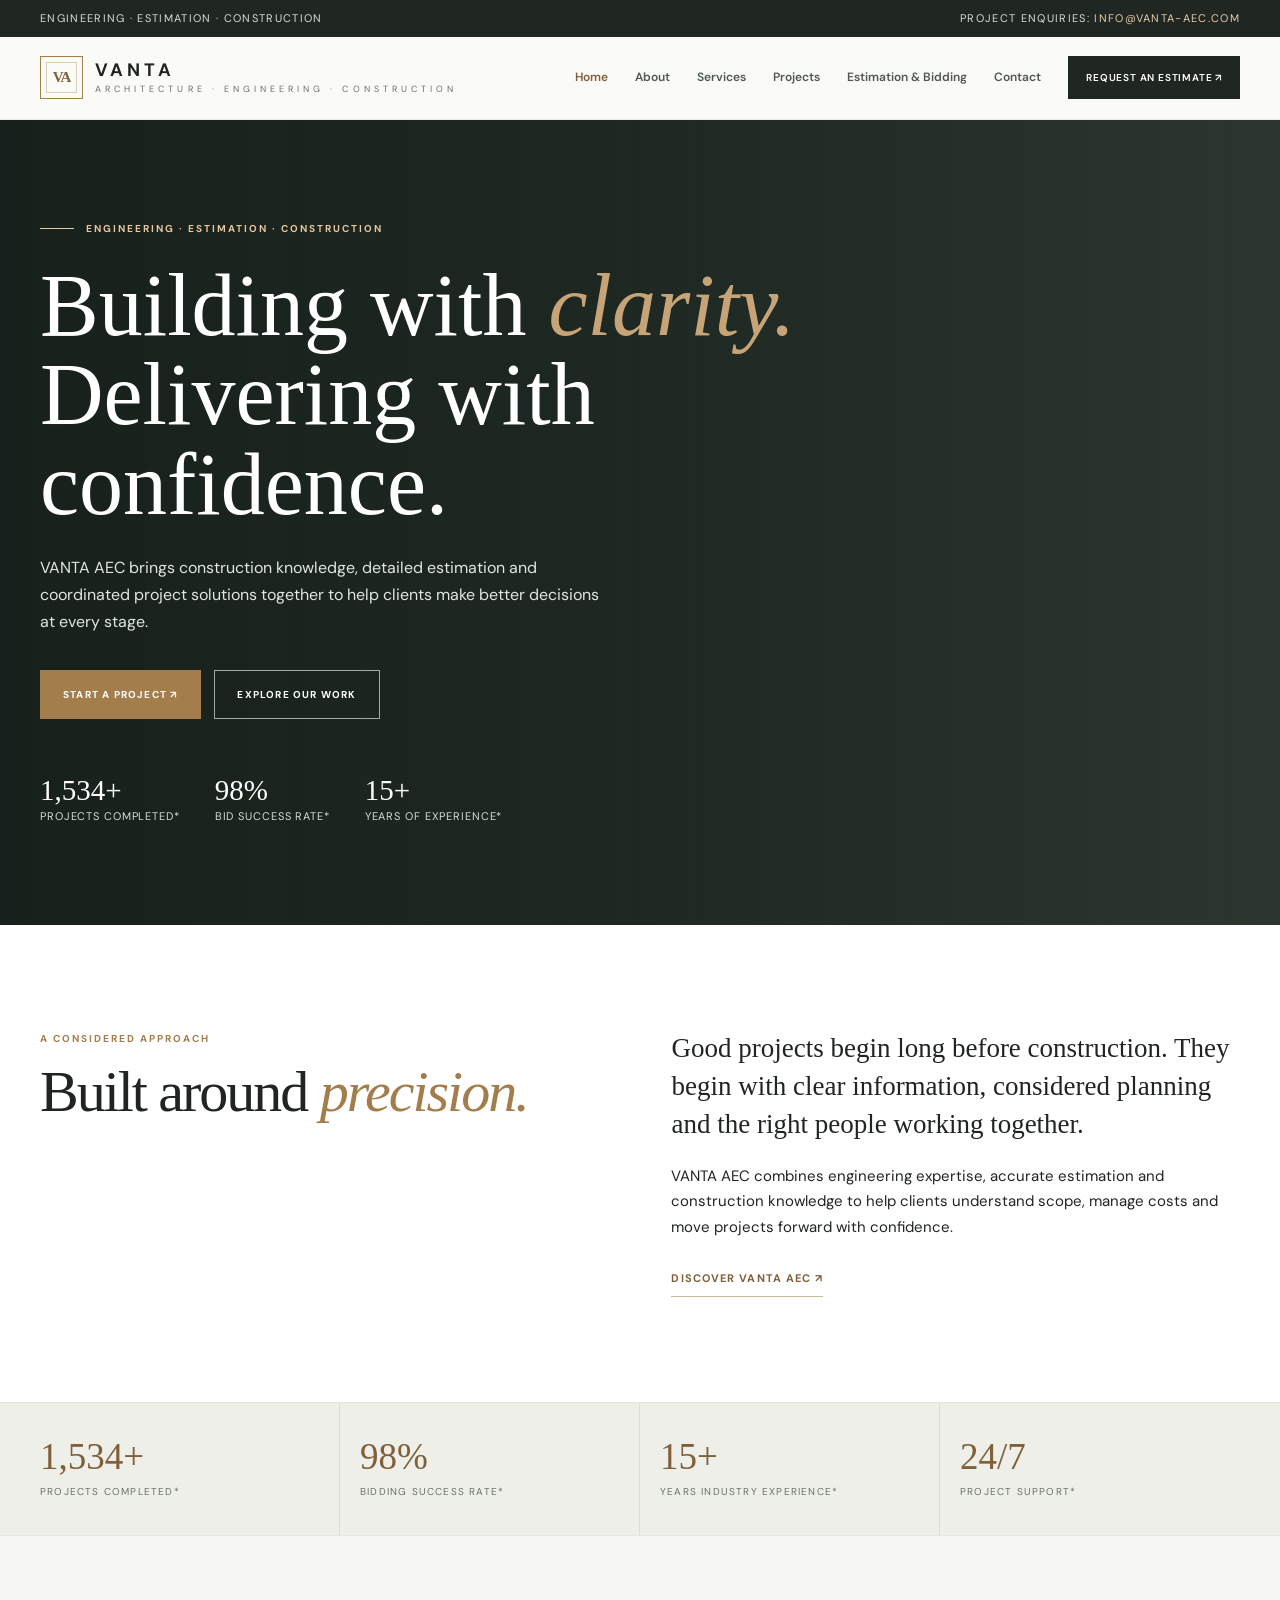
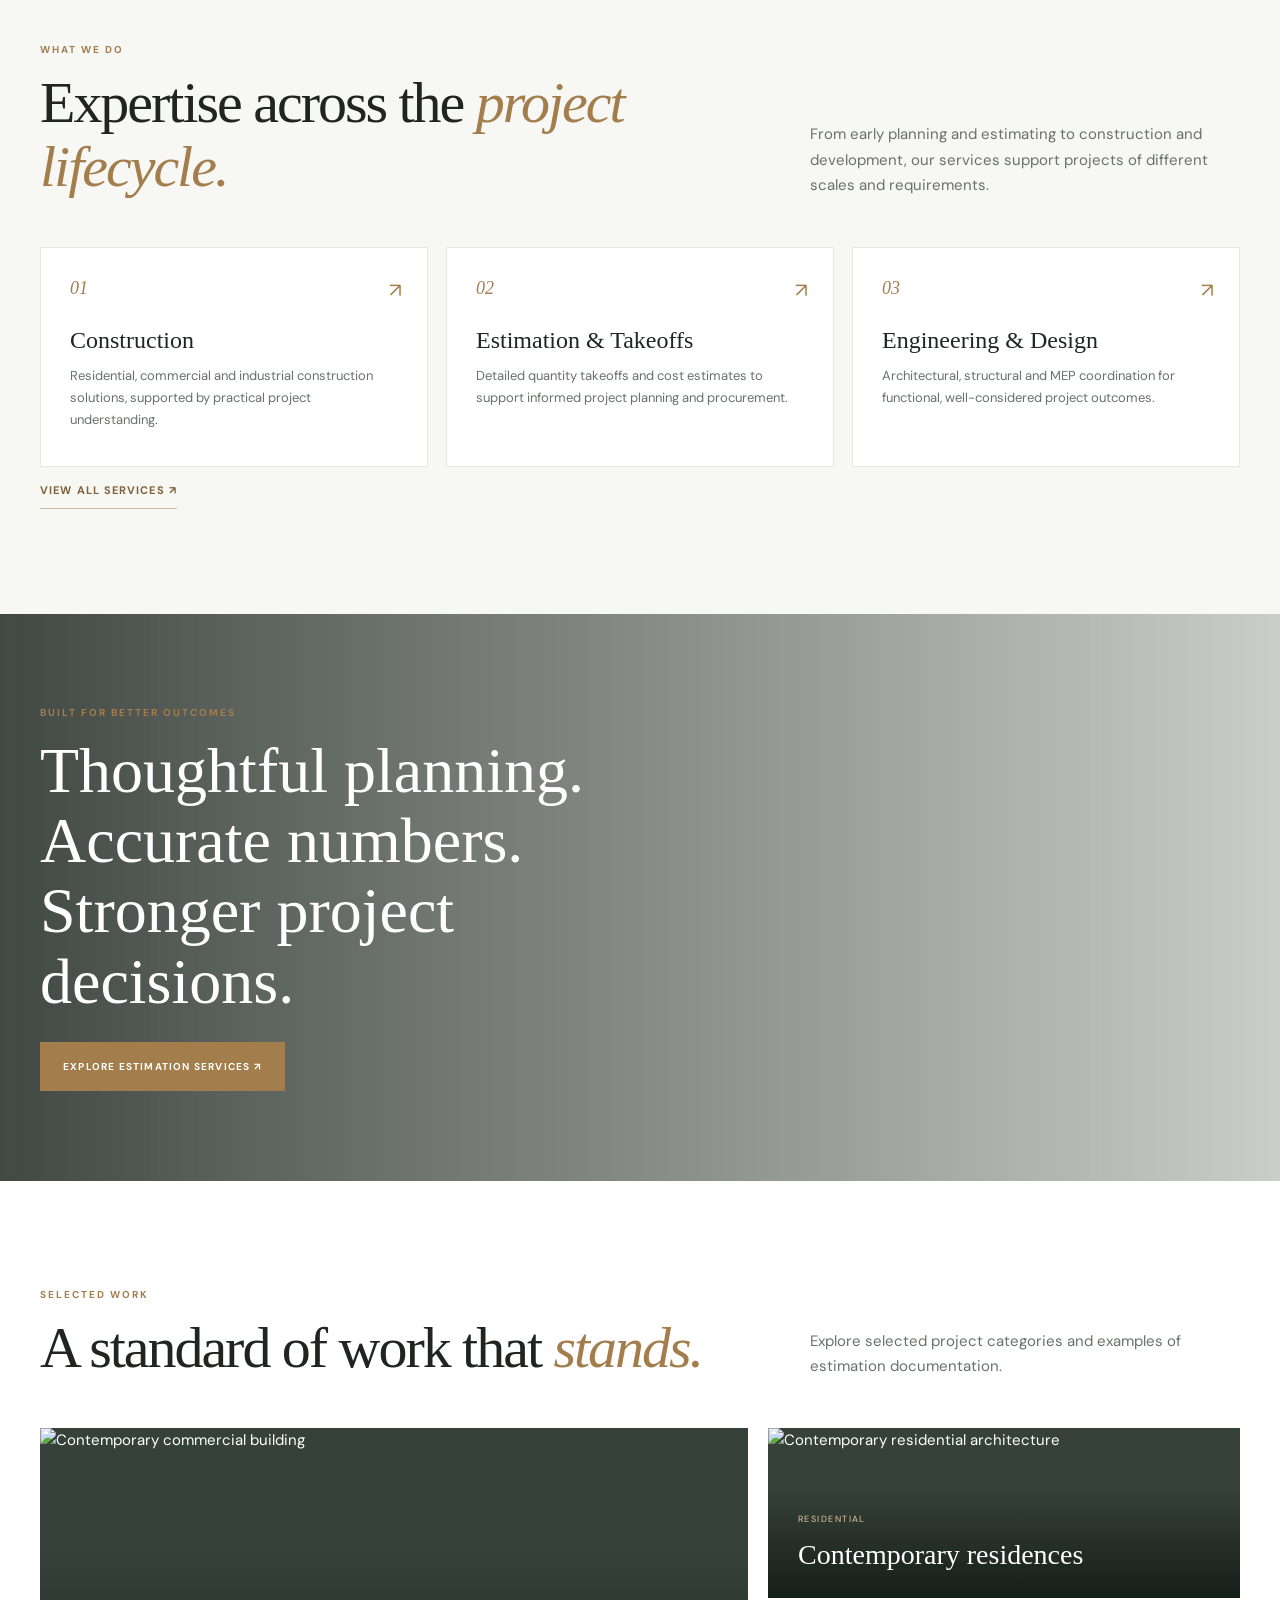
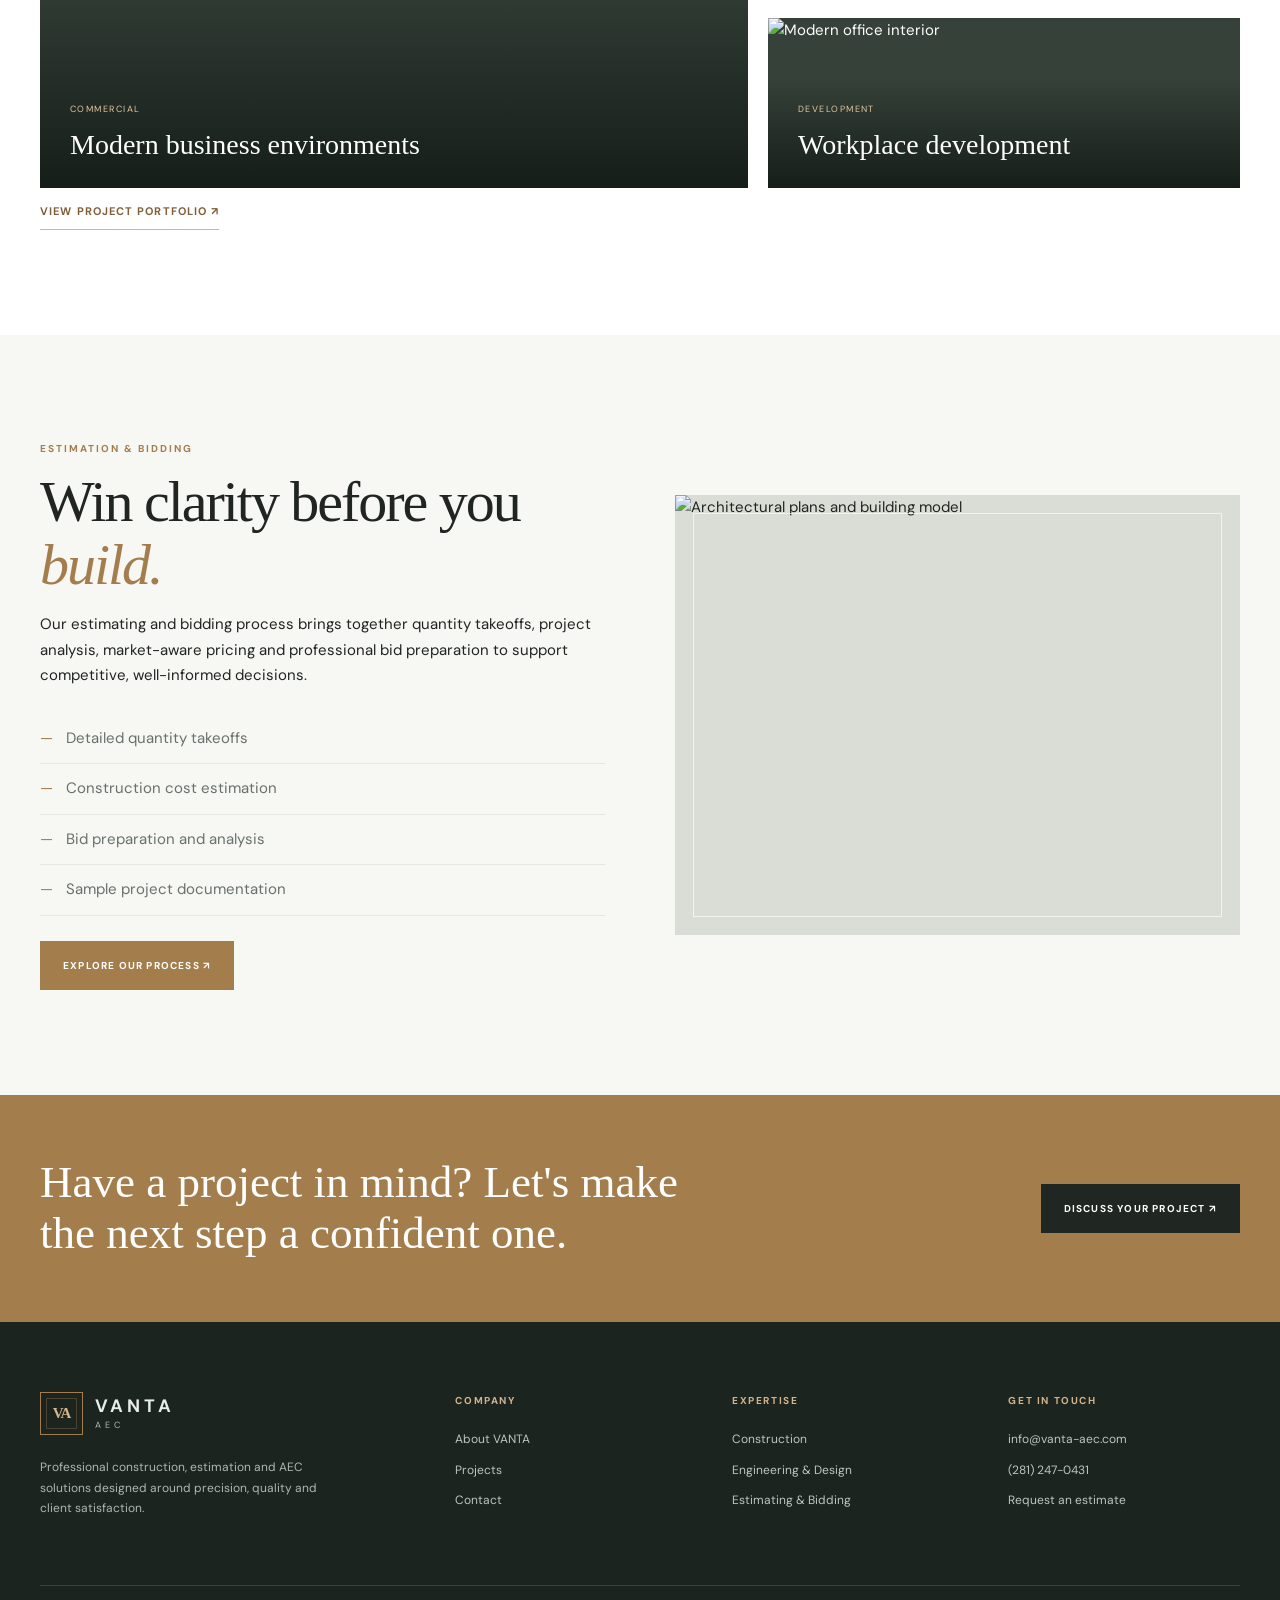
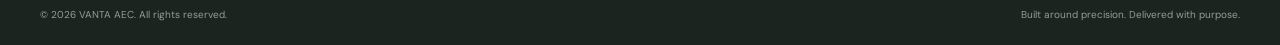
==== commit 0d93a12a: "New Update" ====
--- a/index.html
+++ b/index.html
@@ -1,1596 +1,328 @@
-<!DOCTYPE html>
+<!doctype html>
 <html lang="en">
-
-<head>
-    <meta charset="UTF-8">
-
-    <meta name="viewport" content="width=device-width, initial-scale=1.0">
-
-    <meta name="google-adsense-account" content="ca-pub-9041174693386597">
-    <title>VANTA AEC | Construction, Estimation & AEC Services</title>
-    <!-- Website Tab Logo -->
-    <link rel="icon" type="image/png" href="favicon2.png">
-
-    <!-- Google tag (gtag.js) -->
-<script async src="https://www.googletagmanager.com/gtag/js?id=G-F6CHMEECGR"></script>
-<script>
-  window.dataLayer = window.dataLayer || [];
-  function gtag(){dataLayer.push(arguments);}
-  gtag('js', new Date());
-
-  gtag('config', 'G-F6CHMEECGR');
-</script>
-
+  <head>
+    <meta charset="utf-8" />
+    <meta name="viewport" content="width=device-width,initial-scale=1" />
+    <title>Construction, Estimation & AEC Services | VANTA AEC</title>
     <meta
-        name="description"
-        content="VANTA AEC provides professional construction, architectural, structural, MEP, estimation, project management and development services for residential, commercial and industrial projects."
-    >
-
+      name="description"
+      content="VANTA AEC provides construction, architectural, structural, MEP, estimation, bidding and project management solutions."
+    />
+    <meta name="robots" content="index,follow" />
+    <link rel="canonical" href="https://vanta-aec.com/" />
+    <meta property="og:type" content="website" />
+    <meta property="og:site_name" content="VANTA AEC" />
     <meta
-        name="keywords"
-        content="VANTA AEC, construction company, construction estimation, residential construction, commercial construction, industrial construction, architectural services, structural design, MEP services, project management, construction bidding"
-    >
-
-    <meta name="author" content="VANTA AEC">
-    <meta name="robots" content="index, follow">
-    <meta name="googlebot" content="index, follow">
-
-    <link rel="canonical" href="https://yourdomain.com/">
-
-    <link rel="preconnect" href="https://fonts.googleapis.com">
-    <link rel="preconnect" href="https://fonts.gstatic.com" crossorigin>
-
+      property="og:title"
+      content="Construction, Estimation & AEC Services | VANTA AEC"
+    />
+    <meta
+      property="og:description"
+      content="VANTA AEC provides construction, architectural, structural, MEP, estimation, bidding and project management solutions."
+    />
+    <meta property="og:url" content="https://vanta-aec.com/" />
+    <link rel="preconnect" href="https://fonts.googleapis.com" />
+    <link rel="preconnect" href="https://fonts.gstatic.com" crossorigin />
     <link
-        href="https://fonts.googleapis.com/css2?family=DM+Sans:wght@400;500;600;700&family=Manrope:wght@500;600;700;800&display=swap"
-        rel="stylesheet"
-    >
-
-    <meta property="og:type" content="website">
-
-    <meta
-        property="og:title"
-        content="VANTA AEC | Professional Construction & AEC Services"
-    >
-
-    <meta
-        property="og:description"
-        content="Professional construction, estimation, architectural, structural, MEP and project management services by VANTA AEC."
-    >
-
-    <meta
-        property="og:image"
-        content="https://yourdomain.com/assets/images/hero.webp"
-    >
-
-    <meta
-        property="og:url"
-        content="https://yourdomain.com/"
-    >
-
-    <meta property="og:site_name" content="VANTA AEC">
-
-    <meta name="twitter:card" content="summary_large_image">
-
-    <meta
-        name="twitter:title"
-        content="VANTA AEC | Construction & AEC Services"
-    >
-
-    <meta
-        name="twitter:description"
-        content="Professional construction, estimation, architectural, structural and MEP services."
-    >
-
-    <meta
-        name="twitter:image"
-        content="https://yourdomain.com/assets/images/hero.webp"
-    >
-
-    <link
-        rel="preload"
-        as="image"
-        href="https://images.unsplash.com/photo-1541888946425-d81bb19240f5?auto=format&fit=crop&w=1200&q=60"
-        fetchpriority="high"
-    >
-
-    <link rel="stylesheet" href="style.css">
-
+      href="https://fonts.googleapis.com/css2?family=DM+Sans:wght@400;500;600;700&display=swap"
+      rel="stylesheet"
+    />
+    <link rel="stylesheet" href="assets/css/style.css" />
+    <link rel="icon" href="favicon.png" type="image/png" />
     <script type="application/ld+json">
-    {
+      {
         "@context": "https://schema.org",
         "@type": "Organization",
         "name": "VANTA AEC",
-        "url": "https://yourdomain.com/",
-        "logo": "https://yourdomain.com/assets/images/logo.webp",
-        "description": "Professional construction, architectural, structural, MEP, estimation and project management services.",
-        "email": "inshalmudassar715@gmail.com",
-        "telephone": "+92XXXXXXXXXX",
-        "sameAs": []
-    }
+        "url": "https://vanta-aec.com/",
+        "description": "VANTA AEC provides construction, architectural, structural, MEP, estimation, bidding and project management solutions.",
+        "email": "info@vanta-aec.com",
+        "telephone": "+12812470431"
+      }
     </script>
-</head>
-
-<body>
-
-<!-- ================= HEADER ================= -->
-
-<header class="header">
-
-    <div class="container nav-container">
-
-        <a href="#home" class="logo">
-
-            <div class="logo-mark">
-                VA
+  </head>
+  <body>
+    <div class="topline">
+      <div class="container">
+        <span>Engineering · Estimation · Construction</span
+        ><span
+          >Project enquiries:
+          <a href="mailto:info@vanta-aec.com">info@vanta-aec.com</a></span
+        >
+      </div>
+    </div>
+    <header class="site-header">
+      <div class="container nav-wrap">
+        <a class="brand" href="index.html" aria-label="VANTA AEC home"
+          ><span class="brand-mark">VA</span
+          ><span class="brand-name"
+            ><strong>VANTA</strong
+            ><small>ARCHITECTURE · ENGINEERING · CONSTRUCTION</small></span
+          ></a
+        ><button
+          class="menu-toggle"
+          aria-label="Open navigation"
+          aria-expanded="false"
+        >
+          <span></span><span></span><span></span>
+        </button>
+        <nav class="nav" aria-label="Main navigation">
+          <a href="index.html" aria-current="page">Home</a
+          ><a href="about.html">About</a><a href="services.html">Services</a
+          ><a href="projects.html">Projects</a
+          ><a href="estimation.html">Estimation & Bidding</a
+          ><a href="contact.html">Contact</a
+          ><a class="nav-cta" href="contact.html">REQUEST AN ESTIMATE ↗</a>
+        </nav>
+      </div>
+    </header>
+    <main>
+      <section class="hero">
+        <div class="container">
+          <div class="eyebrow">Engineering · Estimation · Construction</div>
+          <h1>
+            Building with <em>clarity.</em><br />Delivering with confidence.
+          </h1>
+          <p class="hero-copy">
+            VANTA AEC brings construction knowledge, detailed estimation and
+            coordinated project solutions together to help clients make better
+            decisions at every stage.
+          </p>
+          <div class="actions">
+            <a class="btn" href="contact.html">Start a project ↗</a
+            ><a class="btn btn-outline" href="projects.html"
+              >Explore our work</a
+            >
+          </div>
+          <div class="hero-note">
+            <div><strong>1,534+</strong>Projects completed*</div>
+            <div><strong>98%</strong>Bid success rate*</div>
+            <div><strong>15+</strong>Years of experience*</div>
+          </div>
+        </div>
+      </section>
+      <section class="section section-white">
+        <div class="container intro-grid reveal">
+          <div>
+            <div class="kicker">A considered approach</div>
+            <h2 class="section-title">Built around <em>precision.</em></h2>
+          </div>
+          <div>
+            <p class="lead">
+              Good projects begin long before construction. They begin with
+              clear information, considered planning and the right people
+              working together.
+            </p>
+            <p>
+              VANTA AEC combines engineering expertise, accurate estimation and
+              construction knowledge to help clients understand scope, manage
+              costs and move projects forward with confidence.
+            </p>
+            <a class="text-link" href="about.html">Discover VANTA AEC ↗</a>
+          </div>
+        </div>
+      </section>
+      <section class="stats-strip">
+        <div class="container stats-grid">
+          <div class="stat">
+            <strong>1,534+</strong><span>Projects completed*</span>
+          </div>
+          <div class="stat">
+            <strong>98%</strong><span>Bidding success rate*</span>
+          </div>
+          <div class="stat">
+            <strong>15+</strong><span>Years industry experience*</span>
+          </div>
+          <div class="stat">
+            <strong>24/7</strong><span>Project support*</span>
+          </div>
+        </div>
+      </section>
+      <section class="section">
+        <div class="container">
+          <div class="section-head">
+            <div>
+              <div class="kicker">What we do</div>
+              <h2 class="section-title">
+                Expertise across the <em>project lifecycle.</em>
+              </h2>
             </div>
-
-            <div class="logo-text">
-                <strong>VANTA</strong>
-                <small>AEC</small>
+            <p>
+              From early planning and estimating to construction and
+              development, our services support projects of different scales and
+              requirements.
+            </p>
+          </div>
+          <div class="cards">
+            <article class="card reveal">
+              <span class="card-num">01</span><span class="card-arrow">↗</span>
+              <h3>Construction</h3>
+              <p>
+                Residential, commercial and industrial construction solutions,
+                supported by practical project understanding.
+              </p>
+            </article>
+            <article class="card reveal">
+              <span class="card-num">02</span><span class="card-arrow">↗</span>
+              <h3>Estimation & Takeoffs</h3>
+              <p>
+                Detailed quantity takeoffs and cost estimates to support
+                informed project planning and procurement.
+              </p>
+            </article>
+            <article class="card reveal">
+              <span class="card-num">03</span><span class="card-arrow">↗</span>
+              <h3>Engineering & Design</h3>
+              <p>
+                Architectural, structural and MEP coordination for functional,
+                well-considered project outcomes.
+              </p>
+            </article>
+          </div>
+          <a class="text-link" href="services.html">View all services ↗</a>
+        </div>
+      </section>
+      <section class="image-band">
+        <div class="container reveal">
+          <div class="kicker">Built for better outcomes</div>
+          <h2>
+            Thoughtful planning. Accurate numbers. Stronger project decisions.
+          </h2>
+          <a class="btn" href="estimation.html"
+            >Explore estimation services ↗</a
+          >
+        </div>
+      </section>
+      <section class="section section-white">
+        <div class="container">
+          <div class="section-head">
+            <div>
+              <div class="kicker">Selected work</div>
+              <h2 class="section-title">
+                A standard of work that <em>stands.</em>
+              </h2>
             </div>
-
-        </a>
-
-        <nav class="nav" id="nav">
-
-            <a href="#home" class="nav-link active">
-                Home
-            </a>
-
-            <a href="#services" class="nav-link">
-                Services
-            </a>
-
-            <a href="#projects" class="nav-link">
-                Projects
-            </a>
-
-            <a href="#bidding" class="nav-link">
-                Bidding
-            </a>
-
-            <a href="#team" class="nav-link">
-                Team
-            </a>
-
-            <a href="#contact" class="nav-link">
-                Contact
-            </a>
-
-            <a href="#contact" class="nav-button">
-                REQUEST ESTIMATE
-            </a>
-
-        </nav>
-
-        <button
-            class="menu-button"
-            id="menuButton"
-            aria-label="Open navigation"
-        >
-            <span></span>
-            <span></span>
-            <span></span>
-        </button>
-
-    </div>
-
-</header>
-
-
-<!-- ================= HERO ================= -->
-
-<section class="hero" id="home">
-
-    <div class="hero-image"></div>
-
-    <div class="hero-overlay"></div>
-
-    <div class="hero-grid"></div>
-
-    <div class="container hero-container">
-
-        <div class="hero-content">
-
-            <div class="eyebrow">
-                <span></span>
-                ENGINEERING • ESTIMATION • CONSTRUCTION
+            <p>
+              Explore selected project categories and examples of estimation
+              documentation.
+            </p>
+          </div>
+          <div class="project-grid">
+            <a class="project-card reveal" href="projects.html"
+              ><img
+                loading="lazy"
+                src="https://images.unsplash.com/photo-1486406146926-c627a92ad1ab?auto=format&fit=crop&w=1100&q=78"
+                alt="Contemporary commercial building"
+              />
+              <div class="project-caption">
+                <small>Commercial</small>
+                <h3>Modern business environments</h3>
+              </div></a
+            >
+            <div class="project-stack">
+              <a class="project-card reveal" href="projects.html"
+                ><img
+                  loading="lazy"
+                  src="https://images.unsplash.com/photo-1600607687939-ce8a6c25118c?auto=format&fit=crop&w=800&q=78"
+                  alt="Contemporary residential architecture"
+                />
+                <div class="project-caption">
+                  <small>Residential</small>
+                  <h3>Contemporary residences</h3>
+                </div></a
+              ><a class="project-card reveal" href="projects.html"
+                ><img
+                  loading="lazy"
+                  src="https://images.unsplash.com/photo-1497366754035-f200968a6e72?auto=format&fit=crop&w=800&q=78"
+                  alt="Modern office interior"
+                />
+                <div class="project-caption">
+                  <small>Development</small>
+                  <h3>Workplace development</h3>
+                </div></a
+              >
             </div>
-
-            <h1>
-                Building Better.
-                <span>Estimating Smarter.</span>
-            </h1>
-
-            <p class="hero-description">
-                VANTA AEC delivers professional construction,
-                estimation, architectural, structural, MEP and
-                project management solutions for ambitious projects.
-            </p>
-
-            <div class="hero-buttons">
-
-                <a href="#contact" class="button button-primary">
-                    GET PROJECT ESTIMATE
-                    <span>→</span>
-                </a>
-
-                <a href="#projects" class="button button-outline">
-                    VIEW PROJECTS
-                </a>
-
-            </div>
-
-            <div class="hero-stats">
-
-                <div>
-                    <strong>1534+</strong>
-                    <span>Projects Completed</span>
-                </div>
-
-                <div>
-                    <strong>98%</strong>
-                    <span>Bid Success Rate</span>
-                </div>
-
-                <div>
-                    <strong>15+</strong>
-                    <span>Years Experience</span>
-                </div>
-
-            </div>
-
-        </div>
-
-
-        <!-- ESTIMATION PANEL -->
-
-        <div class="estimation-panel">
-
-            <div class="panel-header">
-
-                <span>PROJECT ESTIMATION</span>
-
-                <span class="live">
-                    <i></i>
-                    AVAILABLE
-                </span>
-
-            </div>
-
-            <div class="panel-body">
-
-                <small>ESTIMATED PROJECT VALUE</small>
-
-                <h2>$2.48M</h2>
-
-                <div class="estimate-progress">
-                    <span></span>
-                </div>
-
-                <div class="estimate-item">
-                    <span>Construction</span>
-                    <strong>62%</strong>
-                </div>
-
-                <div class="estimate-item">
-                    <span>Materials</span>
-                    <strong>23%</strong>
-                </div>
-
-                <div class="estimate-item">
-                    <span>Labor</span>
-                    <strong>15%</strong>
-                </div>
-
-            </div>
-
-            <div class="panel-footer">
-
-                <span>Estimated completion</span>
-
-                <strong>14 Months</strong>
-
-            </div>
-
-        </div>
-
-    </div>
-
-</section>
-
-
-<!-- ================= INTRO ================= -->
-
-<section class="section intro">
-
-    <div class="container intro-grid">
-
+          </div>
+          <a class="text-link" href="projects.html">View project portfolio ↗</a>
+        </div>
+      </section>
+      <section class="section">
+        <div class="container split">
+          <div class="reveal">
+            <div class="kicker">Estimation & bidding</div>
+            <h2 class="section-title">
+              Win clarity before you <em>build.</em>
+            </h2>
+            <p>
+              Our estimating and bidding process brings together quantity
+              takeoffs, project analysis, market-aware pricing and professional
+              bid preparation to support competitive, well-informed decisions.
+            </p>
+            <ul class="check-list">
+              <li>Detailed quantity takeoffs</li>
+              <li>Construction cost estimation</li>
+              <li>Bid preparation and analysis</li>
+              <li>Sample project documentation</li>
+            </ul>
+            <a class="btn" href="estimation.html">Explore our process ↗</a>
+          </div>
+          <div class="photo-frame reveal">
+            <img
+              loading="lazy"
+              src="https://images.unsplash.com/photo-1503387762-592deb58ef4e?auto=format&fit=crop&w=1100&q=80"
+              alt="Architectural plans and building model"
+            />
+          </div>
+        </div>
+      </section>
+    </main>
+    <section class="cta">
+      <div class="container cta-inner">
+        <h2>
+          Have a project in mind? Let's make the next step a confident one.
+        </h2>
+        <a class="btn" href="contact.html">Discuss your project ↗</a>
+      </div>
+    </section>
+    <footer class="footer">
+      <div class="container footer-grid">
         <div>
-
-            <div class="section-label">
-                WHO WE ARE
-            </div>
-
-            <h2>
-                Built around
-                <span>precision.</span>
-            </h2>
-
-        </div>
-
-        <div>
-
-            <p>
-                VANTA AEC combines engineering expertise,
-                accurate estimation and construction knowledge
-                to help clients make better project decisions.
-            </p>
-
-            <a href="#contact" class="text-link">
-                TALK TO OUR TEAM →
-            </a>
-
-        </div>
-
-    </div>
-
-</section>
-
-
-<!-- ================= STATS ================= -->
-
-<section class="stats">
-
-    <div class="container stats-grid">
-
-        <div class="stat">
-
-            <strong>1534+</strong>
-
-            <span>
-                Projects Completed
-            </span>
-
-        </div>
-
-        <div class="stat highlight">
-
-            <strong>98%</strong>
-
-            <span>
-                Bidding Success Rate
-            </span>
-
-        </div>
-
-        <div class="stat">
-
-            <strong>15+</strong>
-
-            <span>
-                Years Industry Experience
-            </span>
-
-        </div>
-
-        <div class="stat">
-
-            <strong>24/7</strong>
-
-            <span>
-                Project Support
-            </span>
-
-        </div>
-
-    </div>
-
-</section>
-
-
-<!-- ================= SERVICES ================= -->
-
-<section class="section services" id="services">
-
-    <div class="container">
-
-        <div class="section-heading">
-
-            <div>
-
-                <div class="section-label">
-                    OUR SERVICES
-                </div>
-
-                <h2>
-                    Complete AEC
-                    <span>solutions.</span>
-                </h2>
-
-            </div>
-
-            <p>
-                From estimating and bidding to construction
-                and development, our services cover the complete
-                project lifecycle.
-            </p>
-
-        </div>
-
-
-        <div class="services-grid">
-
-            <article class="service-card">
-                <span>01</span>
-                <h3>Residential Construction</h3>
-                <p>Complete residential construction solutions.</p>
-                <b>↗</b>
-            </article>
-
-            <article class="service-card">
-                <span>02</span>
-                <h3>Commercial Construction</h3>
-                <p>Professional commercial project execution.</p>
-                <b>↗</b>
-            </article>
-
-            <article class="service-card">
-                <span>03</span>
-                <h3>Industrial Construction</h3>
-                <p>Industrial facilities and infrastructure.</p>
-                <b>↗</b>
-            </article>
-
-            <article class="service-card">
-                <span>04</span>
-                <h3>Residential Buildings</h3>
-                <p>Planning and development of residential buildings.</p>
-                <b>↗</b>
-            </article>
-
-            <article class="service-card">
-                <span>05</span>
-                <h3>Educational Buildings</h3>
-                <p>Functional educational infrastructure solutions.</p>
-                <b>↗</b>
-            </article>
-
-            <article class="service-card">
-                <span>06</span>
-                <h3>Assembly Buildings</h3>
-                <p>Large-scale assembly and public facilities.</p>
-                <b>↗</b>
-            </article>
-
-            <article class="service-card">
-                <span>07</span>
-                <h3>Healthcare Buildings</h3>
-                <p>Specialized healthcare construction planning.</p>
-                <b>↗</b>
-            </article>
-
-            <article class="service-card">
-                <span>08</span>
-                <h3>Public Buildings</h3>
-                <p>Professional public infrastructure development.</p>
-                <b>↗</b>
-            </article>
-
-            <article class="service-card">
-                <span>09</span>
-                <h3>Hotels Development</h3>
-                <p>Hotel planning, development and estimation.</p>
-                <b>↗</b>
-            </article>
-
-            <article class="service-card">
-                <span>10</span>
-                <h3>Office Development</h3>
-                <p>Modern office development solutions.</p>
-                <b>↗</b>
-            </article>
-
-            <article class="service-card">
-                <span>11</span>
-                <h3>Shopping Centre</h3>
-                <p>Commercial retail development services.</p>
-                <b>↗</b>
-            </article>
-
-            <article class="service-card">
-                <span>12</span>
-                <h3>Warehouses Development</h3>
-                <p>Efficient warehouse planning and construction.</p>
-                <b>↗</b>
-            </article>
-
-            <article class="service-card">
-                <span>13</span>
-                <h3>Bridges Construction</h3>
-                <p>Infrastructure and bridge construction solutions.</p>
-                <b>↗</b>
-            </article>
-
-            <article class="service-card">
-                <span>14</span>
-                <h3>Community Parks</h3>
-                <p>Community and outdoor development projects.</p>
-                <b>↗</b>
-            </article>
-
-            <article class="service-card">
-                <span>15</span>
-                <h3>Residential Estimating</h3>
-                <p>Detailed residential cost estimation.</p>
-                <b>↗</b>
-            </article>
-
-            <article class="service-card">
-                <span>16</span>
-                <h3>Commercial Estimating</h3>
-                <p>Accurate commercial construction estimates.</p>
-                <b>↗</b>
-            </article>
-
-        </div>
-
-    </div>
-
-</section>
-
-
-<!-- ================= FEATURE PROJECT ================= -->
-
-<section class="feature-project">
-
-    <div class="feature-image"></div>
-
-    <div class="feature-overlay"></div>
-
-    <div class="container feature-content">
-
-        <div>
-
-            <span>
-                FEATURED PROJECT
-            </span>
-
-            <h2>
-                Designed for
-                <strong>performance.</strong>
-            </h2>
-
-        </div>
-
-        <a href="#contact" class="button button-light">
-            DISCUSS YOUR PROJECT →
-        </a>
-
-    </div>
-
-</section>
-
-
-<!-- ================= BIDDING ================= -->
-
-<section class="section bidding" id="bidding">
-
-    <div class="container bidding-grid">
-
-        <div>
-
-            <div class="section-label">
-                CONSTRUCTION BIDDING
-            </div>
-
-            <h2>
-                Win more bids.
-                <span>Build smarter.</span>
-            </h2>
-
-            <p>
-                Our estimation and bidding process combines
-                detailed quantity takeoffs, market-based pricing,
-                project analysis and professional bid preparation
-                to improve project competitiveness.
-            </p>
-
-            <a href="#contact" class="button button-primary">
-                REQUEST BID ANALYSIS →
-            </a>
-
-        </div>
-
-
-        <div class="rate-box">
-
-            <div class="rate-ring">
-
-                <div>
-
-                    <strong>98%</strong>
-
-                    <span>
-                        SUCCESS RATE
-                    </span>
-
-                </div>
-
-            </div>
-
-            <h3>
-                Bidding Success Rate
-            </h3>
-
-            <p>
-                A strong track record of accurately prepared
-                construction estimates and competitive bids.
-            </p>
-
-        </div>
-
-    </div>
-
-</section>
-
-
-<!-- ================= PDF SAMPLES ================= -->
-
-<section class="section samples" id="samples">
-
-    <div class="container">
-
-        <div class="section-heading">
-
-            <div>
-
-                <div class="section-label">
-                    PROJECT DOCUMENTS
-                </div>
-
-                <h2>
-                    Estimation
-                    <span>samples.</span>
-                </h2>
-
-            </div>
-
-            <p>
-                Review selected examples of our project
-                estimation and construction documentation.
-            </p>
-
-        </div>
-
-
-        <div class="samples-grid">
-
-            <article class="sample-card">
-
-                <div class="pdf-icon">
-                    PDF
-                </div>
-
-                <div>
-
-                    <small>
-                        SAMPLE 01
-                    </small>
-
-                    <h3>
-                        Machanical Shop
-                    </h3>
-
-                    <p>
-                        Complete cost estimation and quantity takeoff for a 5,789 SF project, covering general requirements, concrete, and metals.
-                    </p>
-
-                    <a href="assets/pdfs/MachenicalShop.pdf" target="_blank">
-                        VIEW PDF →
-                    </a>
-
-                </div>
-
-            </article>
-
-
-            <article class="sample-card">
-
-                <div class="pdf-icon">
-                    PDF
-                </div>
-
-                <div>
-
-                    <small>
-                        SAMPLE 02
-                    </small>
-
-                    <h3>
-                        Sauce'd House
-                    </h3>
-
-                    <p>
-                        Complete cost estimation and quantity takeoff for a 3,000 SF project, covering general requirements, existing conditions, and openings.
-                    </p>
-
-                    <a href="assets/pdfs/SauceHouse.pdf" target="_blank">
-                        VIEW PDF →
-                    </a>
-
-                </div>
-
-            </article>
-
-
-            <article class="sample-card">
-
-                <div class="pdf-icon">
-                    PDF
-                </div>
-
-                <div>
-
-                    <small>
-                        SAMPLE 03
-                    </small>
-
-                    <h3>
-                        Paris Baquette
-                    </h3>
-
-                    <p>
-                        Complete cost estimation and quantity takeoff for a 3,000 SF project, covering general requirements, wood, plastic & composites, and openings.
-                    </p>
-
-                    <a href="assets/pdfs/ParisBaquette.pdf" target="_blank">
-                        VIEW PDF →
-                    </a>
-
-                </div>
-
-            </article>
-
-
-            <article class="sample-card">
-
-                <div class="pdf-icon">
-                    PDF
-                </div>
-
-                <div>
-
-                    <small>
-                        SAMPLE 04
-                    </small>
-
-                    <h3>
-                        Daniel Teel
-                    </h3>
-
-                    <p>
-                        Complete cost estimation and quantity takeoff for a 5,789 SF project, covering general requirements, concrete, and wood, plastic & composites.
-
-                    </p>
-
-                    <a href="assets/pdfs/DanielTeel.pdf" target="_blank">
-                        VIEW PDF →
-                    </a>
-
-                </div>
-
-            </article>
-
-
-            <article class="sample-card">
-
-                <div class="pdf-icon">
-                    PDF
-                </div>
-
-                <div>
-
-                    <small>
-                        SAMPLE 05
-                    </small>
-
-                    <h3>
-                        Pinnacle Montessori School
-                    </h3>
-
-                    <p>
-                        Complete cost estimation and quantity takeoff for a 17,366 SF project, covering general requirements, concrete, and masonry.
-
-                    </p>
-
-                    <a href="assets/pdfs/PinnacleMontessoriSchool.pdf" target="_blank">
-                        VIEW PDF →
-                    </a>
-
-                </div>
-
-            </article>
-
-
-            <article class="sample-card">
-
-                <div class="pdf-icon">
-                    PDF
-                </div>
-
-                <div>
-
-                    <small>
-                        SAMPLE 06
-                    </small>
-
-                    <h3>
-                        Watermill Express City
-                    </h3>
-
-                    <p>
-                        Complete cost estimation and quantity takeoff for a project covering general requirements, exterior improvements, and utilities.
-
-                    </p>
-
-                    <a href="assets/pdfs/WatermillExpressCity.pdf" target="_blank">
-                        VIEW PDF →
-                    </a>
-
-                </div>
-
-            </article>
-
-
-            <article class="sample-card">
-
-                <div class="pdf-icon">
-                    PDF
-                </div>
-
-                <div>
-
-                    <small>
-                        SAMPLE 07
-                    </small>
-
-                    <h3>
-                        Freshman Hill
-                    </h3>
-
-                    <p>
-                        Complete cost estimation and quantity takeoff for a 2,650 SF project, covering general requirements, existing conditions, and concrete.
-
-                    </p>
-
-                    <a href="assets/pdfs/FreshmanHill.pdf" target="_blank">
-                        VIEW PDF →
-                    </a>
-
-                </div>
-
-            </article>
-
-
-            <article class="sample-card">
-
-                <div class="pdf-icon">
-                    PDF
-                </div>
-
-                <div>
-
-                    <small>
-                        SAMPLE 08
-                    </small>
-
-                    <h3>
-                        Five Star Car Wash
-                    </h3>
-
-                    <p>
-                        Complete cost estimation and quantity takeoff for a 5,148 SF car wash project, covering general requirements, concrete, and masonry.
-
-                    </p>
-
-                    <a href="assets/pdfs/FiveStarCarWash.pdf" target="_blank">
-                        VIEW PDF →
-                    </a>
-
-                </div>
-
-            </article>
-
-        </div>
-
-    </div>
-
-</section>
-
-
-<!-- ================= PROJECTS ================= -->
-
-<section class="section projects" id="projects">
-
-    <div class="container">
-
-        <div class="section-heading">
-
-            <div>
-
-                <div class="section-label">
-                    SELECTED PROJECTS
-                </div>
-
-                <h2>
-                    Work that
-                    <span>stands.</span>
-                </h2>
-
-            </div>
-
-            <p>
-                A selection of construction and development
-                work representing our approach to quality,
-                planning and execution.
-            </p>
-
-        </div>
-
-
-        <div class="project-grid">
-
-            <article class="project project-one">
-
-                <div class="project-info">
-
-                    <small>
-                        COMMERCIAL
-                    </small>
-
-                    <h3>
-                        Modern Business Centre
-                    </h3>
-
-                </div>
-
-            </article>
-
-
-            <article class="project project-two">
-
-                <div class="project-info">
-
-                    <small>
-                        RESIDENTIAL
-                    </small>
-
-                    <h3>
-                        Contemporary Residence
-                    </h3>
-
-                </div>
-
-            </article>
-
-
-            <article class="project project-three">
-
-                <div class="project-info">
-
-                    <small>
-                        DEVELOPMENT
-                    </small>
-
-                    <h3>
-                        Urban Development
-                    </h3>
-
-                </div>
-
-            </article>
-
-        </div>
-
-    </div>
-
-</section>
-
-
-<!-- ================= TEAM ================= -->
-
-<section class="section team" id="team">
-
-    <div class="container">
-
-        <div class="section-heading">
-
-            <div>
-
-                <div class="section-label">
-                    MEET THE PEOPLE
-                </div>
-
-                <h2>
-                    Experienced
-                    <span>leadership.</span>
-                </h2>
-
-            </div>
-
-            <p>
-                A focused team working across estimation,
-                construction, engineering and project delivery.
-            </p>
-
-        </div>
-
-
-        <div class="team-grid">
-
-
-            <!-- CEO -->
-
-            <article class="ceo-card">
-
-                <div class="ceo-info">
-
-                    <small>
-                        CHIEF EXECUTIVE OFFICER
-                    </small>
-
-                    <h3>
-                        Michael Wilson
-                    </h3>
-
-                    <p>
-                        Leading VANTA AEC with a focus on
-                        professional project delivery, client
-                        satisfaction, construction strategy and
-                        long-term business development.
-                    </p>
-
-                    <div class="ceo-contact">
-
-                        <a href="mailto:info@vanta-aec.com.com">
-                            info@vanta-aec.com
-                        </a>
-
-                        <a href="tel:+(281)2470431">
-                            (281) 247-0431
-                        </a>
-
-                        <span>
-                            VANTA AEC
-                        </span>
-
-                    </div>
-
-                </div>
-
-            </article>
-
-
-            <!-- TEAM MEMBER -->
-
-            <!-- <article class="person-card">
-
-                <div class="avatar">
-                    AE
-                </div>
-
-                <small>
-                    SENIOR ESTIMATOR
-                </small>
-
-                <h3>
-                    Team Member
-                </h3>
-
-                <p>
-                    Handles project estimating,
-                    quantity takeoffs and cost analysis.
-                </p>
-
-            </article> -->
-
-
-            <!-- TEAM MEMBER -->
-
-            <!-- <article class="person-card">
-
-                <div class="avatar">
-                    PE
-                </div>
-
-                <small>
-                    PROJECT ENGINEER
-                </small>
-
-                <h3>
-                    Team Member
-                </h3>
-
-                <p>
-                    Supports project planning,
-                    engineering and execution.
-                </p>
-
-            </article> -->
-
-
-            <!-- TEAM MEMBER -->
-
-            <!-- <article class="person-card">
-
-                <div class="avatar">
-                    PM
-                </div>
-
-                <small>
-                    PROJECT MANAGER
-                </small>
-
-                <h3>
-                    Team Member
-                </h3>
-
-                <p>
-                    Coordinates project schedules,
-                    teams and delivery requirements.
-                </p>
-
-            </article> -->
-
-        </div>
-
-    </div>
-
-</section>
-
-
-<!-- ================= CONTACT ================= -->
-
-<section class="section contact" id="contact">
-
-    <div class="container contact-grid">
-
-
-        <div class="contact-info">
-
-            <div class="section-label">
-                GET IN TOUCH
-            </div>
-
-            <h2>
-                Let's build
-                <span>something.</span>
-            </h2>
-
-            <p>
-                Tell us about your project and our team
-                will review your requirements and get
-                back to you.
-            </p>
-
-
-            <div class="company-details">
-
-                <div>
-
-                    <small>
-                        COMPANY
-                    </small>
-
-                    <span>
-                        VANTA AEC
-                    </span>
-
-                </div>
-
-
-                <div>
-
-                    <small>
-                        EMAIL
-                    </small>
-
-                    <a href="mailto:info@vanta-aec.com">
-                        info@vanta-aec.com
-                    </a>
-
-                </div>
-
-
-                <div>
-
-                    <small>
-                        PHONE
-                    </small>
-
-                    <a href="tel:+(281)2470431">
-                        (281) 247-0431
-                    </a>
-
-                </div>
-
-
-                <div>
-
-                    <small>
-                        SERVICES
-                    </small>
-
-                    <span>
-                        Construction • Estimation • AEC
-                    </span>
-
-                </div>
-
-            </div>
-
-        </div>
-
-
-        <!-- FORM -->
-
-        <div class="form-box">
-
-            <div class="form-title">
-
-                <small>
-                    PROJECT INQUIRY
-                </small>
-
-                <h3>
-                    Request an estimate
-                </h3>
-
-            </div>
-
-
-            <form
-                id="inquiryForm"
-                action="https://formsubmit.co/info@vanta-aec.com"
-                method="POST"
-            >
-
-                <input
-                    type="hidden"
-                    name="_subject"
-                    value="New VANTA AEC Website Inquiry"
-                >
-
-                <input
-                    type="hidden"
-                    name="_captcha"
-                    value="false"
-                >
-
-                <input
-                    type="hidden"
-                    name="_template"
-                    value="table"
-                >
-
-                <input
-                    type="hidden"
-                    name="_next"
-                    value="https://yourdomain.com/#contact"
-                >
-
-
-                <div class="form-row">
-
-                    <div>
-
-                        <label for="name">
-                            FULL NAME
-                        </label>
-
-                        <input
-                            type="text"
-                            id="name"
-                            name="name"
-                            placeholder="Your name"
-                            required
-                        >
-
-                    </div>
-
-
-                    <div>
-
-                        <label for="email">
-                            EMAIL
-                        </label>
-
-                        <input
-                            type="email"
-                            id="email"
-                            name="email"
-                            placeholder="you@example.com"
-                            required
-                        >
-
-                    </div>
-
-                </div>
-
-
-                <div class="form-row">
-
-                    <div>
-
-                        <label for="phone">
-                            PHONE
-                        </label>
-
-                        <input
-                            type="tel"
-                            id="phone"
-                            name="phone"
-                            placeholder="(281)"
-                        >
-
-                    </div>
-
-
-                    <div>
-
-                        <label for="service">
-                            SERVICE
-                        </label>
-
-                        <select
-                            id="service"
-                            name="service"
-                            required
-                        >
-
-                            <option value="">
-                                Select service
-                            </option>
-
-                            <option>
-                                Residential Construction
-                            </option>
-
-                            <option>
-                                Commercial Construction
-                            </option>
-
-                            <option>
-                                Industrial Construction
-                            </option>
-
-                            <option>
-                                Residential Estimating
-                            </option>
-
-                            <option>
-                                Commercial Estimating
-                            </option>
-
-                            <option>
-                                Construction Bidding
-                            </option>
-
-                            <option>
-                                Other
-                            </option>
-
-                        </select>
-
-                    </div>
-
-                </div>
-
-
-                <div>
-
-                    <label for="budget">
-                        PROJECT BUDGET
-                    </label>
-
-                    <input
-                        type="text"
-                        id="budget"
-                        name="budget"
-                        placeholder="Estimated project budget"
-                    >
-
-                </div>
-
-
-                <div>
-
-                    <label for="message">
-                        PROJECT DETAILS
-                    </label>
-
-                    <textarea
-                        id="message"
-                        name="message"
-                        placeholder="Tell us about your project..."
-                        required
-                    ></textarea>
-
-                </div>
-
-
-                <button
-                    type="submit"
-                    class="button button-primary submit-button"
-                >
-                    SEND PROJECT INQUIRY →
-                </button>
-
-                <p id="formMessage"></p>
-
-            </form>
-
-        </div>
-
-    </div>
-
-</section>
-
-
-<!-- ================= CTA ================= -->
-
-<section class="final-cta">
-
-    <div class="container final-cta-inner">
-
-        <div>
-
-            <small>
-                START YOUR NEXT PROJECT
-            </small>
-
-            <h2>
-                Better estimates.
-                Better decisions.
-                Better buildings.
-            </h2>
-
-        </div>
-
-        <a href="#contact" class="button button-light">
-            CONTACT VANTA AEC →
-        </a>
-
-    </div>
-
-</section>
-
-
-<!-- ================= FOOTER ================= -->
-
-<footer class="footer">
-
-    <div class="container footer-grid">
-
-
-        <div>
-
-            <a href="#home" class="logo">
-
-                <div class="logo-mark">
-                    VA
-                </div>
-
-                <div class="logo-text">
-
-                    <strong>VANTA</strong>
-
-                    <small>AEC</small>
-
-                </div>
-
-            </a>
-
-            <p class="footer-description">
-                Professional construction, estimation and
-                AEC solutions designed around precision,
-                quality and client satisfaction.
-            </p>
-
-        </div>
-
-
-        <div>
-
-            <h4>
-                COMPANY
-            </h4>
-
-            <a href="#home">
-                Home
-            </a>
-
-            <a href="#projects">
-                Projects
-            </a>
-
-            <a href="#team">
-                Team
-            </a>
-
-            <a href="#contact">
-                Contact
-            </a>
-
-        </div>
-
-
-        <div>
-
-            <h4>
-                SERVICES
-            </h4>
-
-            <a href="#services">
-                Construction
-            </a>
-
-            <a href="#services">
-                Estimating
-            </a>
-
-            <a href="#bidding">
-                Bidding
-            </a>
-
-            <a href="#samples">
-                Samples
-            </a>
-
-        </div>
-
-
-        <div>
-
-            <h4>
-                CONTACT
-            </h4>
-
-            <a href="mailto:info@vanta-aec.com">
-                Email Us
-            </a>
-
-            <a href="tel:+(281)2470431">
-                Call Us
-            </a>
-
-            <a href="#contact">
-                Request Estimate
-            </a>
-
-        </div>
-
-    </div>
-
-
-    <div class="container copyright">
-
-        <span>
-            © 2026 VANTA AEC. All rights reserved.
-        </span>
-
-        <span>
-            Construction • Estimation • AEC
-        </span>
-
-    </div>
-
-</footer>
-
-
-<script src="script.js"></script>
-
-</body>
-
-</html>+          <a class="brand" href="index.html"
+            ><span class="brand-mark">VA</span
+            ><span class="brand-name"
+              ><strong>VANTA</strong><small>AEC</small></span
+            ></a
+          >
+          <p class="footer-description">
+            Professional construction, estimation and AEC solutions designed
+            around precision, quality and client satisfaction.
+          </p>
+        </div>
+        <div class="footer-col">
+          <h4>Company</h4>
+          <a href="about.html">About VANTA</a
+          ><a href="projects.html">Projects</a
+          ><a href="contact.html">Contact</a>
+        </div>
+        <div class="footer-col">
+          <h4>Expertise</h4>
+          <a href="services.html">Construction</a
+          ><a href="services.html">Engineering & Design</a
+          ><a href="estimation.html">Estimating & Bidding</a>
+        </div>
+        <div class="footer-col">
+          <h4>Get in touch</h4>
+          <a href="mailto:info@vanta-aec.com">info@vanta-aec.com</a
+          ><a href="tel:+12812470431">(281) 247-0431</a
+          ><a href="contact.html">Request an estimate</a>
+        </div>
+      </div>
+      <div class="container copyright">
+        <span
+          >© <span data-year>2026</span> VANTA AEC. All rights reserved.</span
+        ><span>Built around precision. Delivered with purpose.</span>
+      </div>
+    </footer>
+    <script src="assets/js/main.js" defer></script>
+  </body>
+</html>
--- a/assets/css/style.css
+++ b/assets/css/style.css
@@ -0,0 +1,137 @@
+
+:root{
+ --ink:#202522;--muted:#68716b;--paper:#f7f7f3;--white:#fff;--line:#e5e7e1;
+ --accent:#a47d4d;--accent-dark:#80603a;--dark:#202723;--dark-2:#2b342e;
+ --serif:Georgia,"Times New Roman",serif;--sans:"DM Sans",Arial,sans-serif;
+ --container:1200px;--shadow:0 18px 55px rgba(26,35,29,.09)
+}
+*{box-sizing:border-box}html{scroll-behavior:smooth;scroll-padding-top:100px}
+body{margin:0;background:var(--paper);color:var(--ink);font-family:var(--sans);font-size:15px;line-height:1.7;-webkit-font-smoothing:antialiased}
+img{max-width:100%;display:block}a{color:inherit;text-decoration:none}button,input,select,textarea{font:inherit}
+.container{width:min(var(--container),calc(100% - 48px));margin:auto}
+.topline{background:var(--dark);color:#d7ddd7;font-size:11px;letter-spacing:.12em;text-transform:uppercase}
+.topline .container{display:flex;justify-content:space-between;padding:9px 0;gap:20px}
+.topline a{color:#e8cda7}
+.site-header{position:sticky;top:0;z-index:50;background:rgba(250,250,247,.94);backdrop-filter:blur(16px);border-bottom:1px solid rgba(32,37,34,.08)}
+.nav-wrap{height:82px;display:flex;align-items:center;justify-content:space-between;gap:30px}
+.brand{display:flex;align-items:center;gap:12px;min-width:190px}
+.brand-mark{width:43px;height:43px;border:1px solid var(--accent);display:grid;place-items:center;color:var(--accent-dark);font:600 15px var(--serif);letter-spacing:-.08em;position:relative}
+.brand-mark:after{content:"";position:absolute;inset:5px;border:1px solid rgba(164,125,77,.35)}
+.brand-name{display:flex;flex-direction:column;line-height:1}
+.brand-name strong{font-size:18px;letter-spacing:.22em;font-weight:700}
+.brand-name small{font-size:9px;letter-spacing:.45em;color:var(--muted);margin-top:6px}
+.nav{display:flex;align-items:center;gap:27px}
+.nav a{font-size:12px;font-weight:600;color:#4e5851;transition:.2s}
+.nav a:hover,.nav a[aria-current=page]{color:var(--accent-dark)}
+.nav .nav-cta{padding:13px 18px;background:var(--dark);color:white;letter-spacing:.08em;font-size:10px}
+.nav .nav-cta:hover{background:var(--accent-dark);color:white}
+.menu-toggle{display:none;border:1px solid var(--line);background:transparent;width:44px;height:42px;cursor:pointer}
+.menu-toggle span{display:block;width:18px;height:1px;background:var(--ink);margin:5px auto}
+.hero{min-height:650px;position:relative;display:flex;align-items:center;color:white;background:#303b34;overflow:hidden}
+.hero:before{content:"";position:absolute;inset:0;background:linear-gradient(90deg,rgba(20,29,24,.88) 0%,rgba(20,29,24,.64) 48%,rgba(20,29,24,.16) 100%),url("https://images.unsplash.com/photo-1487958449943-2429e8be8625?auto=format&fit=crop&w=2000&q=82") center/cover}
+.hero .container{position:relative;z-index:1;padding:100px 0}
+.eyebrow,.kicker{font-size:10px;letter-spacing:.2em;text-transform:uppercase;font-weight:700;color:var(--accent)}
+.hero .eyebrow{color:#e6c79f;display:flex;align-items:center;gap:12px}
+.eyebrow:before{content:"";width:34px;height:1px;background:currentColor}
+.hero h1{font:400 clamp(48px,7vw,88px)/1.02 var(--serif);max-width:760px;margin:24px 0}
+.hero h1 em,.section-title em{font-weight:400;color:#c7a477}
+.hero-copy{max-width:570px;color:#e2e6e1;font-size:16px}
+.actions{display:flex;gap:13px;flex-wrap:wrap;margin-top:34px}
+.btn{display:inline-flex;align-items:center;justify-content:center;gap:16px;padding:15px 22px;background:var(--accent);color:white;border:1px solid var(--accent);font-size:10px;font-weight:700;letter-spacing:.12em;text-transform:uppercase;transition:.25s;cursor:pointer}
+.btn:hover{background:var(--accent-dark);border-color:var(--accent-dark);transform:translateY(-2px)}
+.btn-outline{background:transparent;border-color:rgba(255,255,255,.6);color:white}
+.btn-outline:hover{background:white;color:var(--ink);border-color:white}
+.hero-note{margin-top:55px;display:flex;gap:35px;flex-wrap:wrap;color:#d7ded8;font-size:11px;letter-spacing:.08em;text-transform:uppercase}
+.hero-note strong{display:block;color:white;font:400 29px var(--serif);letter-spacing:0}
+.section{padding:105px 0}
+.section-white{background:white}.section-dark{background:var(--dark);color:white}
+.section-head{display:flex;justify-content:space-between;align-items:end;gap:45px;margin-bottom:48px}
+.section-head>p{max-width:430px;color:var(--muted);margin:0}
+.section-dark .section-head>p{color:#c0c8c1}
+.section-title{font:400 clamp(37px,5vw,58px)/1.1 var(--serif);letter-spacing:-.035em;margin:13px 0 0}
+.section-title em{color:var(--accent)}
+.intro-grid{display:grid;grid-template-columns:1fr 1.05fr;gap:90px;align-items:start}
+.intro-grid .lead{font:400 27px/1.4 var(--serif);margin:0 0 20px}
+.text-link{display:inline-flex;gap:13px;align-items:center;color:var(--accent-dark);font-size:11px;font-weight:700;letter-spacing:.1em;text-transform:uppercase;border-bottom:1px solid #cbb99f;padding-bottom:8px;margin-top:14px}
+.stats-strip{background:#eeeFE9;border-top:1px solid var(--line);border-bottom:1px solid var(--line)}
+.stats-grid{display:grid;grid-template-columns:repeat(4,1fr)}
+.stat{padding:32px 20px;border-right:1px solid #daddd5}.stat:first-child{padding-left:0}.stat:last-child{border:0}
+.stat strong{font:400 37px var(--serif);display:block;color:var(--accent-dark)}
+.stat span{font-size:10px;text-transform:uppercase;letter-spacing:.12em;color:var(--muted)}
+.cards{display:grid;grid-template-columns:repeat(3,1fr);gap:18px}
+.card{background:white;border:1px solid var(--line);padding:29px;min-height:220px;transition:.25s;position:relative}
+.card:hover{transform:translateY(-5px);box-shadow:var(--shadow);border-color:#d5c3a9}
+.card-num{font:italic 18px var(--serif);color:var(--accent)}
+.card h3{font:400 24px/1.2 var(--serif);margin:24px 0 10px}
+.card p{color:var(--muted);font-size:13px;margin:0}
+.card-arrow{position:absolute;right:25px;top:25px;color:var(--accent);font-size:20px}
+.image-band{min-height:420px;background:linear-gradient(90deg,rgba(26,35,29,.82),rgba(26,35,29,.2)),url("https://images.unsplash.com/photo-1486406146926-c627a92ad1ab?auto=format&fit=crop&w=1900&q=80") center/cover;display:flex;align-items:center;color:white}
+.image-band .container{padding:90px 0}
+.image-band h2{font:400 clamp(38px,5vw,64px)/1.1 var(--serif);max-width:650px;margin:15px 0 25px}
+.split{display:grid;grid-template-columns:1fr 1fr;gap:70px;align-items:center}
+.photo-frame{min-height:440px;position:relative;background:#d9ddd6}
+.photo-frame img{width:100%;height:100%;min-height:440px;object-fit:cover}
+.photo-frame:after{content:"";position:absolute;inset:18px;border:1px solid rgba(255,255,255,.65);pointer-events:none}
+.check-list{padding:0;list-style:none;margin:25px 0}
+.check-list li{padding:12px 0;border-bottom:1px solid var(--line);color:var(--muted)}
+.check-list li:before{content:"—";color:var(--accent);margin-right:13px}
+.page-hero{background:var(--dark);color:white;padding:95px 0 88px;position:relative;overflow:hidden}
+.page-hero:after{content:"";position:absolute;width:520px;height:520px;border:1px solid rgba(201,164,119,.2);border-radius:50%;right:-120px;top:-250px;box-shadow:0 0 0 55px rgba(201,164,119,.035),0 0 0 110px rgba(201,164,119,.025)}
+.page-hero .container{position:relative;z-index:1}
+.page-hero h1{font:400 clamp(45px,6vw,72px)/1.05 var(--serif);margin:18px 0;max-width:800px}
+.page-hero p{max-width:620px;color:#c9d0ca}
+.breadcrumb{font-size:10px;text-transform:uppercase;letter-spacing:.14em;color:#c7a477}
+.project-grid{display:grid;grid-template-columns:1.2fr .8fr;gap:20px}
+.project-card{min-height:360px;position:relative;overflow:hidden;background:#354139;color:white}
+.project-card img{width:100%;height:100%;position:absolute;inset:0;object-fit:cover;transition:transform .7s}
+.project-card:hover img{transform:scale(1.04)}
+.project-card:after{content:"";position:absolute;inset:0;background:linear-gradient(0deg,rgba(15,22,18,.82),transparent 65%)}
+.project-card .project-caption{position:absolute;z-index:1;bottom:27px;left:30px;right:25px}
+.project-card small{color:#e4c69e;text-transform:uppercase;letter-spacing:.16em;font-size:9px}
+.project-card h3{font:400 28px var(--serif);margin:8px 0 0}
+.project-stack{display:grid;gap:20px}.project-stack .project-card{min-height:170px}
+.samples-grid{display:grid;grid-template-columns:repeat(2,1fr);gap:14px}
+.sample{display:flex;gap:20px;padding:25px;background:white;border:1px solid var(--line)}
+.pdf-icon{width:48px;height:58px;flex:none;background:#f0e9df;color:var(--accent-dark);display:grid;place-items:center;font-size:10px;font-weight:700;letter-spacing:.1em}
+.sample h3{font:400 22px var(--serif);margin:0 0 7px}.sample p{font-size:12px;color:var(--muted);margin:0 0 12px}
+.sample a{font-size:10px;color:var(--accent-dark);font-weight:700;letter-spacing:.1em}
+.process{display:grid;grid-template-columns:repeat(4,1fr);gap:1px;background:#465149;border:1px solid #465149}
+.process article{background:var(--dark);padding:27px}.process b{font:italic 20px var(--serif);color:#c7a477}.process h3{font:400 22px var(--serif);margin:20px 0 8px}.process p{font-size:12px;color:#c0c8c1}
+.contact-layout{display:grid;grid-template-columns:.8fr 1.2fr;gap:75px}
+.contact-detail{padding:20px 0;border-bottom:1px solid var(--line)}.contact-detail small{display:block;color:var(--muted);font-size:9px;letter-spacing:.15em;text-transform:uppercase}.contact-detail a,.contact-detail span{font:400 20px var(--serif)}
+.form-box{background:white;padding:38px;border:1px solid var(--line);box-shadow:var(--shadow)}
+.form-box h2{font:400 32px var(--serif);margin:0 0 8px}.form-box>p{font-size:12px;color:var(--muted);margin:0 0 25px}
+.form-grid{display:grid;grid-template-columns:1fr 1fr;gap:17px}
+.field{display:flex;flex-direction:column;gap:7px;margin-bottom:17px}.field.full{grid-column:1/-1}
+.field label{font-size:9px;font-weight:700;letter-spacing:.13em;color:#59625b;text-transform:uppercase}
+.field input,.field select,.field textarea{width:100%;border:1px solid #dfe3dc;background:#fbfcf9;padding:13px 14px;outline:none;color:var(--ink);font-size:13px}
+.field input:focus,.field select:focus,.field textarea:focus{border-color:var(--accent)}
+.field textarea{min-height:130px;resize:vertical}
+.form-status{font-size:12px;color:var(--accent-dark);margin:14px 0 0}
+.team-panel{background:#f0f0e9;padding:40px;display:flex;gap:25px;align-items:flex-start}
+.initials{width:72px;height:72px;display:grid;place-items:center;background:var(--dark);color:#d6b58a;font:400 25px var(--serif);flex:none}
+.team-panel h3{font:400 27px var(--serif);margin:0}.team-panel p{font-size:13px;color:var(--muted)}
+.cta{background:var(--accent);color:white;padding:62px 0}.cta-inner{display:flex;align-items:center;justify-content:space-between;gap:30px}.cta h2{font:400 clamp(30px,4vw,45px)/1.15 var(--serif);margin:0;max-width:650px}.cta .btn{background:var(--dark);border-color:var(--dark);white-space:nowrap}
+.footer{background:#1c2420;color:#e8ece7;padding:70px 0 22px}
+.footer-grid{display:grid;grid-template-columns:1.6fr 1fr 1fr 1fr;gap:45px;padding-bottom:55px}
+.footer .brand-name small{color:#aeb8b0}.footer .brand-mark{color:#d6b58a}
+.footer-description{max-width:300px;color:#aeb8b0;font-size:12px;margin-top:22px}
+.footer h4{font-size:10px;letter-spacing:.16em;text-transform:uppercase;color:#d4b48c;margin:0 0 20px}
+.footer-col a{display:block;color:#bdc6bf;font-size:12px;margin:10px 0}.footer-col a:hover{color:white}
+.copyright{border-top:1px solid #3a433d;padding-top:20px;display:flex;justify-content:space-between;gap:20px;color:#929e95;font-size:10px}
+.reveal{opacity:0;transform:translateY(18px);transition:opacity .7s,transform .7s}.reveal.visible{opacity:1;transform:none}
+@media(max-width:950px){.nav{gap:15px}.nav a{font-size:11px}.intro-grid,.split,.contact-layout{gap:40px}.cards{grid-template-columns:repeat(2,1fr)}.footer-grid{grid-template-columns:1.5fr 1fr 1fr}.footer-grid>div:last-child{grid-column:2}}
+@media(max-width:760px){
+ .container{width:min(100% - 34px,var(--container))}.topline .container{font-size:9px}.topline .container span:last-child{display:none}
+ .nav-wrap{height:70px}.menu-toggle{display:block}.nav{display:none;position:absolute;top:70px;left:0;right:0;background:#fafaf7;padding:18px 24px 25px;border-bottom:1px solid var(--line);box-shadow:var(--shadow);flex-direction:column;align-items:stretch;gap:0}
+ .nav.open{display:flex}.nav a{padding:12px 0;border-bottom:1px solid var(--line);font-size:12px}.nav .nav-cta{text-align:center;margin-top:14px;padding:14px}
+ .hero{min-height:620px}.hero .container{padding:80px 0}.hero h1{font-size:54px}.hero-copy{font-size:14px}.hero-note{gap:22px;margin-top:40px}.hero-note strong{font-size:24px}
+ .section{padding:75px 0}.section-head{display:block;margin-bottom:32px}.section-head>p{margin-top:20px}.intro-grid,.split,.contact-layout{grid-template-columns:1fr;gap:30px}
+ .stats-grid{grid-template-columns:repeat(2,1fr)}.stat{padding:22px 12px;border-bottom:1px solid #daddd5}.stat:nth-child(2){border-right:0}.stat strong{font-size:30px}
+ .cards{grid-template-columns:1fr}.card{min-height:185px}.image-band{min-height:350px}.image-band .container{padding:65px 0}
+ .project-grid{grid-template-columns:1fr}.project-card{min-height:300px}.project-stack{grid-template-columns:1fr 1fr}.project-stack .project-card{min-height:180px}
+ .samples-grid{grid-template-columns:1fr}.process{grid-template-columns:1fr 1fr}.form-box{padding:25px 20px}.cta-inner{align-items:flex-start;flex-direction:column}
+ .footer-grid{grid-template-columns:1fr 1fr;gap:30px}.footer-grid>div:first-child{grid-column:1/-1}.footer-grid>div:last-child{grid-column:auto}.copyright{flex-direction:column}
+}
+@media(max-width:480px){.hero h1{font-size:46px}.hero-note{display:grid;grid-template-columns:1fr 1fr}.form-grid{grid-template-columns:1fr}.field.full{grid-column:auto}.process{grid-template-columns:1fr}.project-stack{grid-template-columns:1fr}.team-panel{padding:25px;flex-direction:column}}
+@media(prefers-reduced-motion:reduce){html{scroll-behavior:auto}*,*:before,*:after{transition:none!important;animation:none!important}.reveal{opacity:1;transform:none}}
